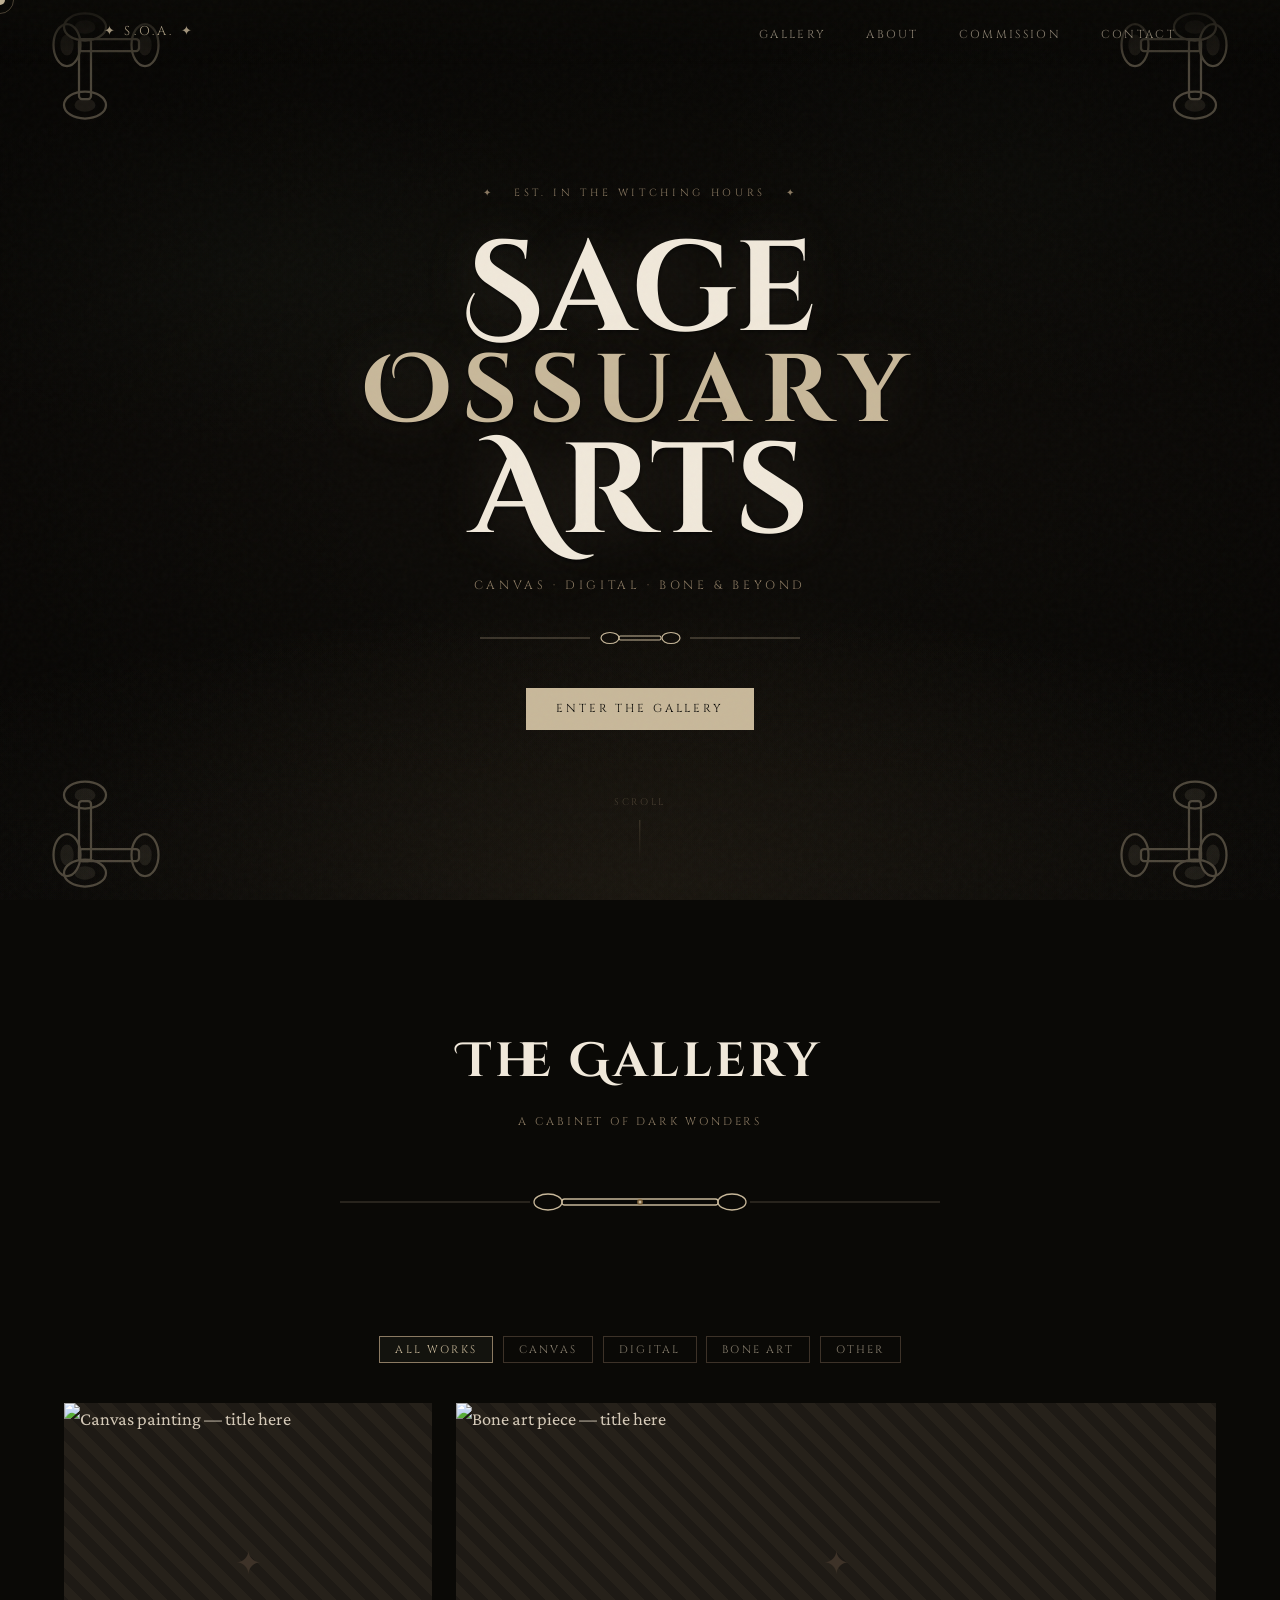
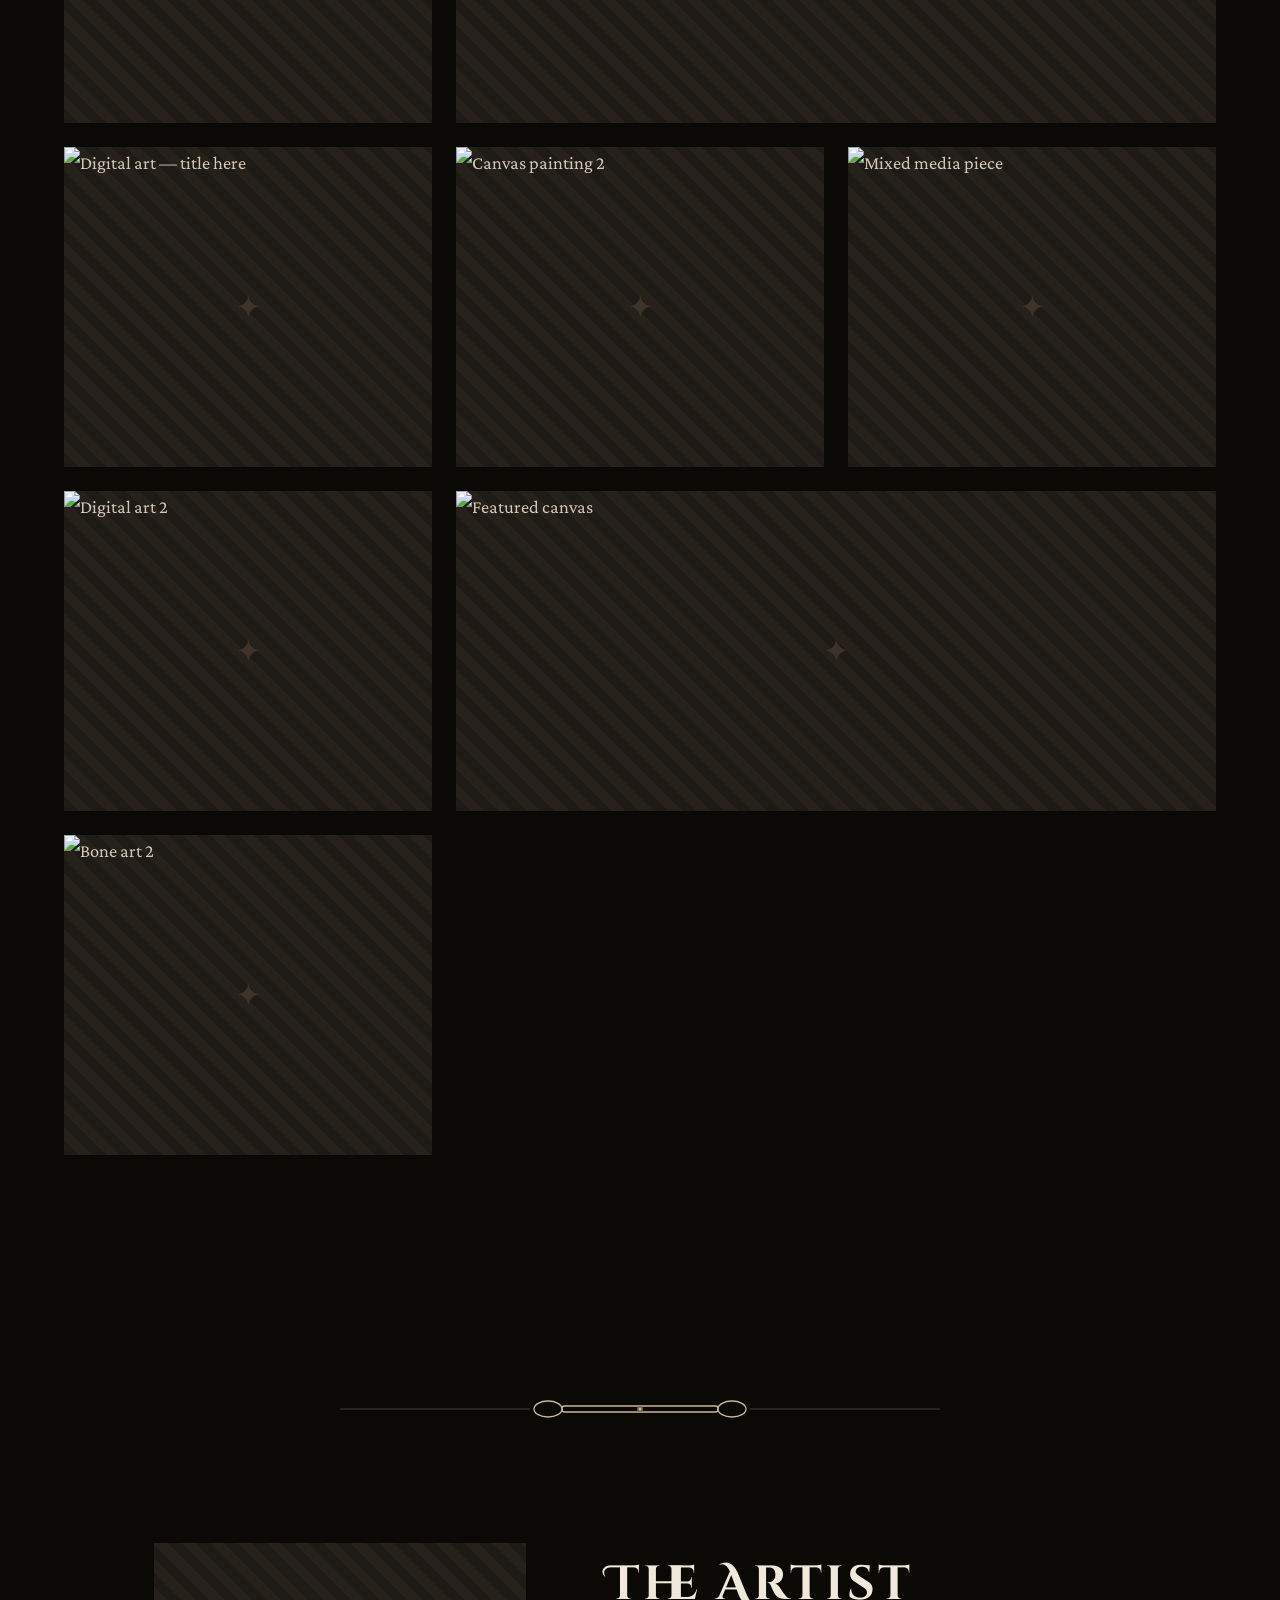
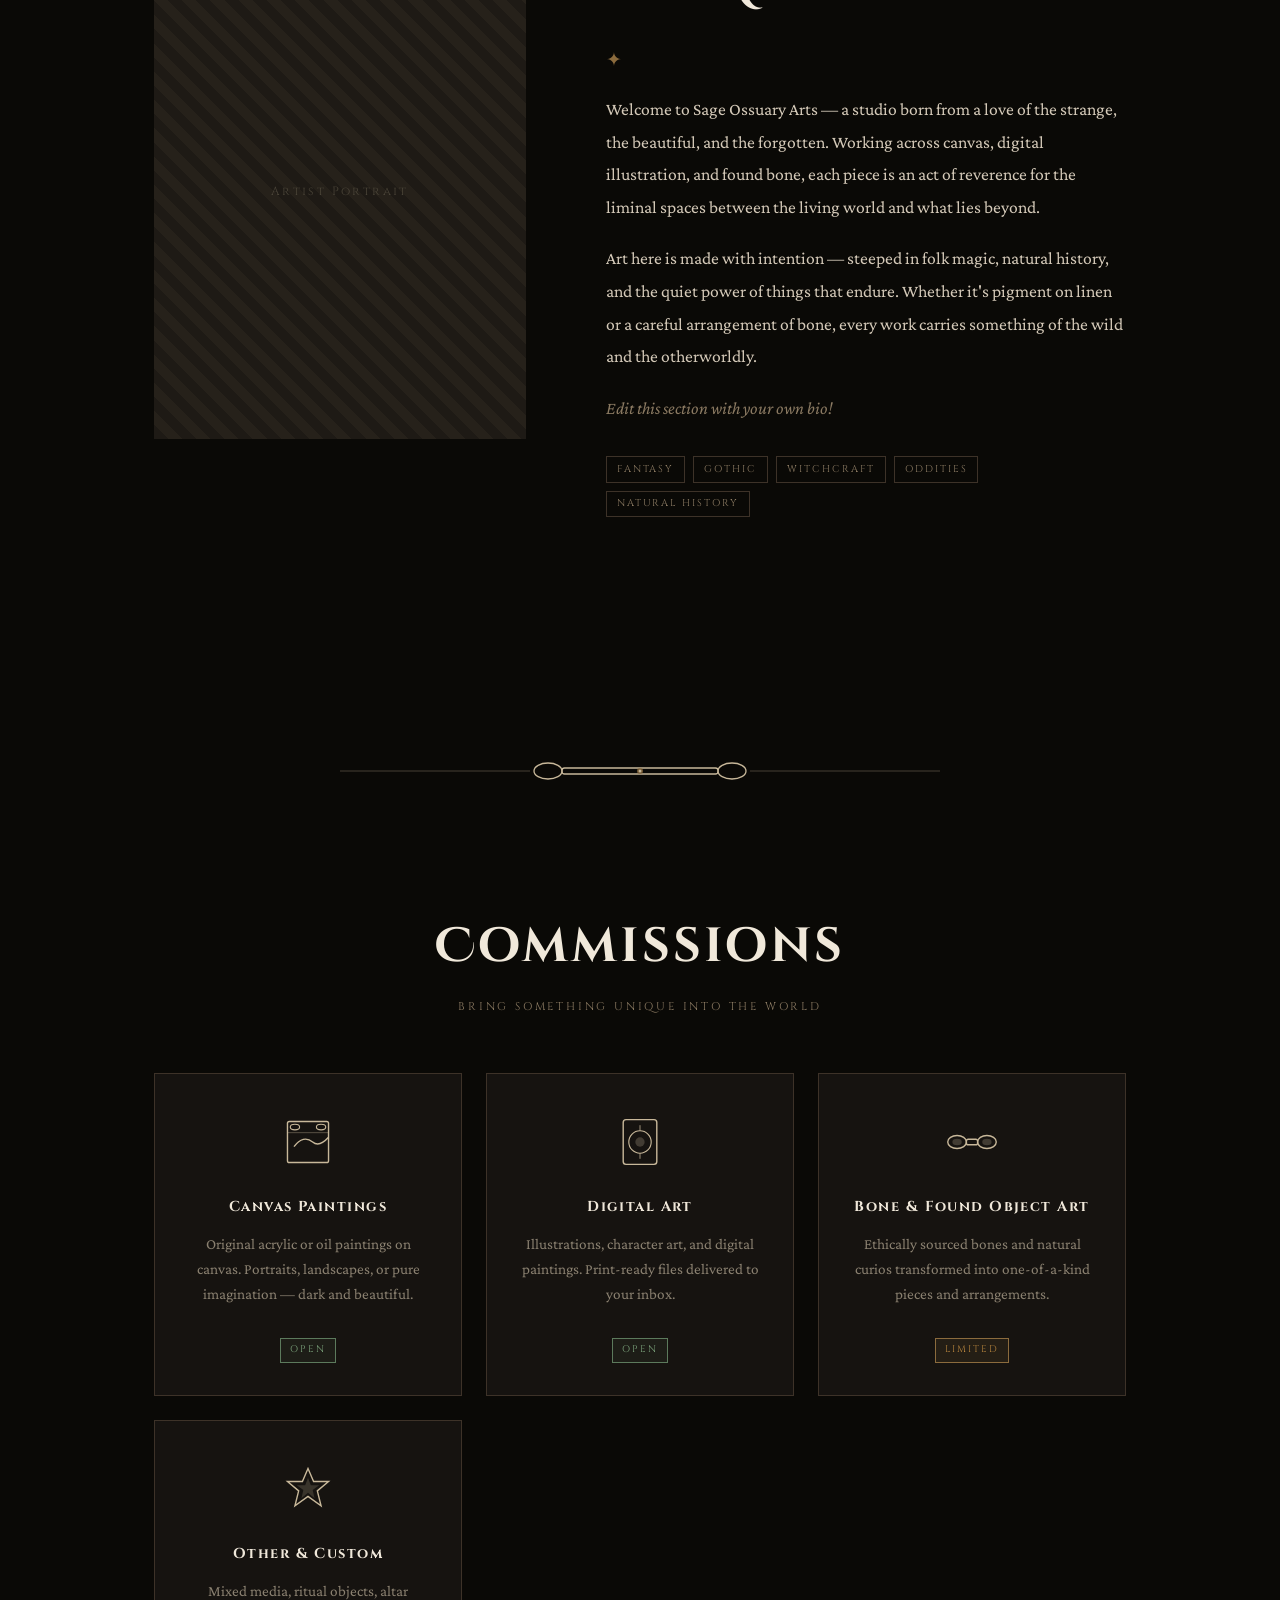
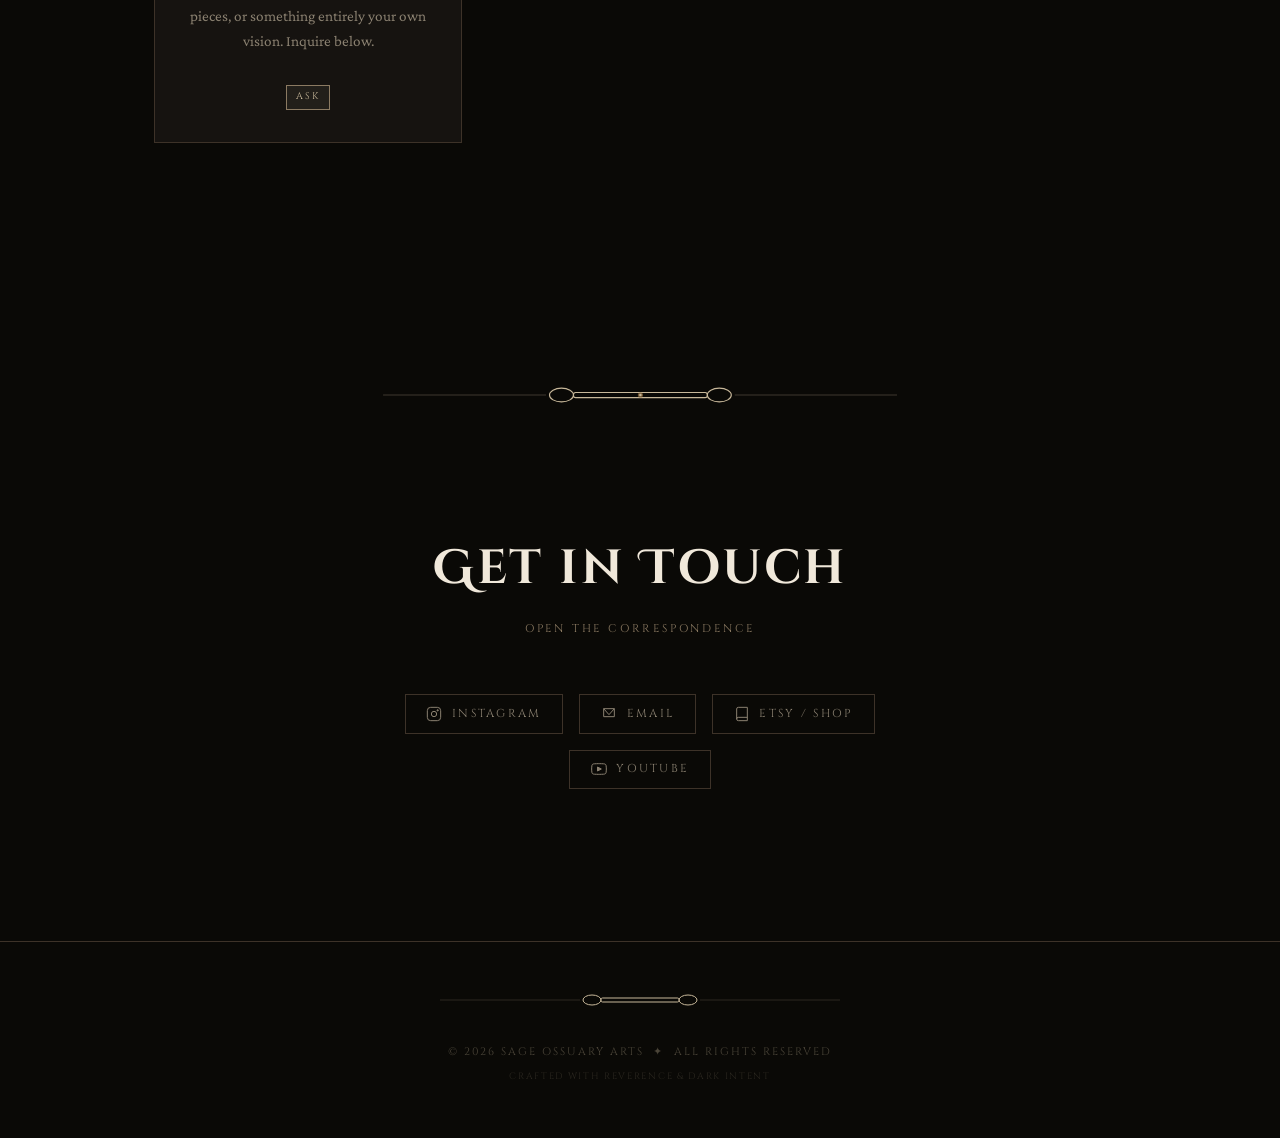
==== index.html @ 453b50b7 "Rename index (1).html to index.html" ====
<!DOCTYPE html>
<html lang="en">
<head>
  <meta charset="UTF-8" />
  <meta name="viewport" content="width=device-width, initial-scale=1.0" />
  <title>Sage Ossuary Arts</title>
  <link rel="preconnect" href="https://fonts.googleapis.com" />
  <link rel="preconnect" href="https://fonts.gstatic.com" crossorigin />
  <link href="https://fonts.googleapis.com/css2?family=Cinzel+Decorative:wght@400;700&family=Cinzel:wght@400;600&family=Crimson+Pro:ital,wght@0,300;0,400;1,300;1,400&display=swap" rel="stylesheet" />
  <link rel="stylesheet" href="style.css" />
</head>
<body>

  <!-- Custom cursor -->
  <div class="cursor" id="cursor"></div>
  <div class="cursor-trail" id="cursorTrail"></div>

  <!-- Floating particles -->
  <div class="particles" id="particles"></div>

  <!-- ═══════════ NAVIGATION ═══════════ -->
  <nav class="nav" id="nav">
    <div class="nav-inner">
      <a href="#home" class="nav-logo">✦ S.O.A. ✦</a>
      <ul class="nav-links">
        <li><a href="#gallery">Gallery</a></li>
        <li><a href="#about">About</a></li>
        <li><a href="#commission">Commission</a></li>
        <li><a href="#contact">Contact</a></li>
      </ul>
      <button class="nav-burger" id="navBurger" aria-label="Menu">
        <span></span><span></span><span></span>
      </button>
    </div>
    <div class="nav-mobile" id="navMobile">
      <a href="#gallery" class="nav-mobile-link">Gallery</a>
      <a href="#about" class="nav-mobile-link">About</a>
      <a href="#commission" class="nav-mobile-link">Commission</a>
      <a href="#contact" class="nav-mobile-link">Contact</a>
    </div>
  </nav>

  <!-- ═══════════ HERO ═══════════ -->
  <section class="hero" id="home">
    <div class="hero-bg">
      <div class="hero-vignette"></div>
      <div class="hero-fog fog-1"></div>
      <div class="hero-fog fog-2"></div>
    </div>

    <!-- SVG bone frame decoration -->
    <svg class="hero-bone-frame" viewBox="0 0 800 600" preserveAspectRatio="xMidYMid meet" xmlns="http://www.w3.org/2000/svg">
      <!-- Top-left corner bones -->
      <g class="bone-corner tl" opacity="0.35">
        <ellipse cx="30" cy="18" rx="14" ry="9" fill="none" stroke="#c8b89a" stroke-width="1.5"/>
        <ellipse cx="30" cy="18" rx="7" ry="4.5" fill="#c8b89a" opacity="0.3"/>
        <rect x="26" y="26" width="8" height="40" rx="2" fill="none" stroke="#c8b89a" stroke-width="1.5"/>
        <ellipse cx="30" cy="70" rx="14" ry="9" fill="none" stroke="#c8b89a" stroke-width="1.5"/>
        <ellipse cx="30" cy="70" rx="7" ry="4.5" fill="#c8b89a" opacity="0.3"/>
        <!-- horizontal -->
        <ellipse cx="18" cy="30" rx="9" ry="14" fill="none" stroke="#c8b89a" stroke-width="1.5"/>
        <ellipse cx="18" cy="30" rx="4.5" ry="7" fill="#c8b89a" opacity="0.3"/>
        <rect x="26" y="26" width="40" height="8" rx="2" fill="none" stroke="#c8b89a" stroke-width="1.5"/>
        <ellipse cx="70" cy="30" rx="9" ry="14" fill="none" stroke="#c8b89a" stroke-width="1.5"/>
        <ellipse cx="70" cy="30" rx="4.5" ry="7" fill="#c8b89a" opacity="0.3"/>
      </g>
      <!-- Top-right corner -->
      <g class="bone-corner tr" opacity="0.35" transform="translate(800,0) scale(-1,1)">
        <ellipse cx="30" cy="18" rx="14" ry="9" fill="none" stroke="#c8b89a" stroke-width="1.5"/>
        <ellipse cx="30" cy="18" rx="7" ry="4.5" fill="#c8b89a" opacity="0.3"/>
        <rect x="26" y="26" width="8" height="40" rx="2" fill="none" stroke="#c8b89a" stroke-width="1.5"/>
        <ellipse cx="30" cy="70" rx="14" ry="9" fill="none" stroke="#c8b89a" stroke-width="1.5"/>
        <ellipse cx="30" cy="70" rx="7" ry="4.5" fill="#c8b89a" opacity="0.3"/>
        <ellipse cx="18" cy="30" rx="9" ry="14" fill="none" stroke="#c8b89a" stroke-width="1.5"/>
        <ellipse cx="18" cy="30" rx="4.5" ry="7" fill="#c8b89a" opacity="0.3"/>
        <rect x="26" y="26" width="40" height="8" rx="2" fill="none" stroke="#c8b89a" stroke-width="1.5"/>
        <ellipse cx="70" cy="30" rx="9" ry="14" fill="none" stroke="#c8b89a" stroke-width="1.5"/>
        <ellipse cx="70" cy="30" rx="4.5" ry="7" fill="#c8b89a" opacity="0.3"/>
      </g>
      <!-- Bottom-left corner -->
      <g class="bone-corner bl" opacity="0.35" transform="translate(0,600) scale(1,-1)">
        <ellipse cx="30" cy="18" rx="14" ry="9" fill="none" stroke="#c8b89a" stroke-width="1.5"/>
        <ellipse cx="30" cy="18" rx="7" ry="4.5" fill="#c8b89a" opacity="0.3"/>
        <rect x="26" y="26" width="8" height="40" rx="2" fill="none" stroke="#c8b89a" stroke-width="1.5"/>
        <ellipse cx="30" cy="70" rx="14" ry="9" fill="none" stroke="#c8b89a" stroke-width="1.5"/>
        <ellipse cx="30" cy="70" rx="7" ry="4.5" fill="#c8b89a" opacity="0.3"/>
        <ellipse cx="18" cy="30" rx="9" ry="14" fill="none" stroke="#c8b89a" stroke-width="1.5"/>
        <ellipse cx="18" cy="30" rx="4.5" ry="7" fill="#c8b89a" opacity="0.3"/>
        <rect x="26" y="26" width="40" height="8" rx="2" fill="none" stroke="#c8b89a" stroke-width="1.5"/>
        <ellipse cx="70" cy="30" rx="9" ry="14" fill="none" stroke="#c8b89a" stroke-width="1.5"/>
        <ellipse cx="70" cy="30" rx="4.5" ry="7" fill="#c8b89a" opacity="0.3"/>
      </g>
      <!-- Bottom-right corner -->
      <g class="bone-corner br" opacity="0.35" transform="translate(800,600) scale(-1,-1)">
        <ellipse cx="30" cy="18" rx="14" ry="9" fill="none" stroke="#c8b89a" stroke-width="1.5"/>
        <ellipse cx="30" cy="18" rx="7" ry="4.5" fill="#c8b89a" opacity="0.3"/>
        <rect x="26" y="26" width="8" height="40" rx="2" fill="none" stroke="#c8b89a" stroke-width="1.5"/>
        <ellipse cx="30" cy="70" rx="14" ry="9" fill="none" stroke="#c8b89a" stroke-width="1.5"/>
        <ellipse cx="30" cy="70" rx="7" ry="4.5" fill="#c8b89a" opacity="0.3"/>
        <ellipse cx="18" cy="30" rx="9" ry="14" fill="none" stroke="#c8b89a" stroke-width="1.5"/>
        <ellipse cx="18" cy="30" rx="4.5" ry="7" fill="#c8b89a" opacity="0.3"/>
        <rect x="26" y="26" width="40" height="8" rx="2" fill="none" stroke="#c8b89a" stroke-width="1.5"/>
        <ellipse cx="70" cy="30" rx="9" ry="14" fill="none" stroke="#c8b89a" stroke-width="1.5"/>
        <ellipse cx="70" cy="30" rx="4.5" ry="7" fill="#c8b89a" opacity="0.3"/>
      </g>
    </svg>

    <div class="hero-content">
      <p class="hero-eyebrow">✦ &nbsp; est. in the witching hours &nbsp; ✦</p>
      <h1 class="hero-title">
        <span class="hero-title-line">Sage</span>
        <span class="hero-title-line accent">Ossuary</span>
        <span class="hero-title-line">Arts</span>
      </h1>
      <p class="hero-tagline">
        Canvas · Digital · Bone &amp; Beyond
      </p>
      <div class="hero-divider">
        <svg viewBox="0 0 320 20" xmlns="http://www.w3.org/2000/svg">
          <line x1="0" y1="10" x2="110" y2="10" stroke="#c8b89a" stroke-width="0.8" opacity="0.6"/>
          <!-- small bone in center -->
          <ellipse cx="130" cy="10" rx="9" ry="5.5" fill="none" stroke="#c8b89a" stroke-width="1.2"/>
          <rect x="139" y="8" width="42" height="4" rx="1.5" fill="none" stroke="#c8b89a" stroke-width="1.2"/>
          <ellipse cx="191" cy="10" rx="9" ry="5.5" fill="none" stroke="#c8b89a" stroke-width="1.2"/>
          <line x1="210" y1="10" x2="320" y2="10" stroke="#c8b89a" stroke-width="0.8" opacity="0.6"/>
        </svg>
      </div>
      <a href="#gallery" class="hero-cta">Enter the Gallery</a>
    </div>

    <div class="hero-scroll-hint">
      <span>scroll</span>
      <div class="scroll-line"></div>
    </div>
  </section>

  <!-- ═══════════ GALLERY ═══════════ -->
  <section class="section gallery-section" id="gallery">
    <div class="section-header">
      <h2 class="section-title">The Gallery</h2>
      <p class="section-sub">A cabinet of dark wonders</p>
    </div>

    <div class="bone-divider" aria-hidden="true">
      <svg viewBox="0 0 600 28" xmlns="http://www.w3.org/2000/svg">
        <line x1="0" y1="14" x2="190" y2="14" stroke="#c8b89a" stroke-width="0.8" opacity="0.4"/>
        <ellipse cx="208" cy="14" rx="14" ry="8" fill="none" stroke="#c8b89a" stroke-width="1.3"/>
        <rect x="222" y="11" width="156" height="6" rx="2.5" fill="none" stroke="#c8b89a" stroke-width="1.3"/>
        <ellipse cx="392" cy="14" rx="14" ry="8" fill="none" stroke="#c8b89a" stroke-width="1.3"/>
        <line x1="410" y1="14" x2="600" y2="14" stroke="#c8b89a" stroke-width="0.8" opacity="0.4"/>
        <!-- center mark -->
        <circle cx="300" cy="14" r="3" fill="#8b6b3d" opacity="0.8"/>
        <circle cx="300" cy="14" r="1.5" fill="#c8b89a"/>
      </svg>
    </div>

    <!-- Filter tabs -->
    <div class="gallery-filters">
      <button class="filter-btn active" data-filter="all">All Works</button>
      <button class="filter-btn" data-filter="canvas">Canvas</button>
      <button class="filter-btn" data-filter="digital">Digital</button>
      <button class="filter-btn" data-filter="bone">Bone Art</button>
      <button class="filter-btn" data-filter="other">Other</button>
    </div>

    <!-- Gallery grid — replace src="" with your image paths -->
    <div class="gallery-grid" id="galleryGrid">

      <div class="gallery-card" data-category="canvas">
        <div class="gallery-card-img-wrap">
          <img src="images/canvas-01.jpg" alt="Canvas painting — title here" loading="lazy" onerror="this.parentElement.classList.add('img-placeholder')" />
          <div class="gallery-card-overlay">
            <span class="gallery-card-type">Canvas</span>
            <p class="gallery-card-title">Title Here</p>
          </div>
        </div>
      </div>

      <div class="gallery-card featured" data-category="bone">
        <div class="gallery-card-img-wrap">
          <img src="images/bone-01.jpg" alt="Bone art piece — title here" loading="lazy" onerror="this.parentElement.classList.add('img-placeholder')" />
          <div class="gallery-card-overlay">
            <span class="gallery-card-type">Bone Art</span>
            <p class="gallery-card-title">Title Here</p>
          </div>
        </div>
      </div>

      <div class="gallery-card" data-category="digital">
        <div class="gallery-card-img-wrap">
          <img src="images/digital-01.jpg" alt="Digital art — title here" loading="lazy" onerror="this.parentElement.classList.add('img-placeholder')" />
          <div class="gallery-card-overlay">
            <span class="gallery-card-type">Digital</span>
            <p class="gallery-card-title">Title Here</p>
          </div>
        </div>
      </div>

      <div class="gallery-card" data-category="canvas">
        <div class="gallery-card-img-wrap">
          <img src="images/canvas-02.jpg" alt="Canvas painting 2" loading="lazy" onerror="this.parentElement.classList.add('img-placeholder')" />
          <div class="gallery-card-overlay">
            <span class="gallery-card-type">Canvas</span>
            <p class="gallery-card-title">Title Here</p>
          </div>
        </div>
      </div>

      <div class="gallery-card" data-category="other">
        <div class="gallery-card-img-wrap">
          <img src="images/other-01.jpg" alt="Mixed media piece" loading="lazy" onerror="this.parentElement.classList.add('img-placeholder')" />
          <div class="gallery-card-overlay">
            <span class="gallery-card-type">Mixed Media</span>
            <p class="gallery-card-title">Title Here</p>
          </div>
        </div>
      </div>

      <div class="gallery-card" data-category="digital">
        <div class="gallery-card-img-wrap">
          <img src="images/digital-02.jpg" alt="Digital art 2" loading="lazy" onerror="this.parentElement.classList.add('img-placeholder')" />
          <div class="gallery-card-overlay">
            <span class="gallery-card-type">Digital</span>
            <p class="gallery-card-title">Title Here</p>
          </div>
        </div>
      </div>

      <div class="gallery-card featured" data-category="canvas">
        <div class="gallery-card-img-wrap">
          <img src="images/canvas-03.jpg" alt="Featured canvas" loading="lazy" onerror="this.parentElement.classList.add('img-placeholder')" />
          <div class="gallery-card-overlay">
            <span class="gallery-card-type">Canvas</span>
            <p class="gallery-card-title">Title Here</p>
          </div>
        </div>
      </div>

      <div class="gallery-card" data-category="bone">
        <div class="gallery-card-img-wrap">
          <img src="images/bone-02.jpg" alt="Bone art 2" loading="lazy" onerror="this.parentElement.classList.add('img-placeholder')" />
          <div class="gallery-card-overlay">
            <span class="gallery-card-type">Bone Art</span>
            <p class="gallery-card-title">Title Here</p>
          </div>
        </div>
      </div>

    </div>
  </section>

  <!-- ═══════════ ABOUT ═══════════ -->
  <section class="section about-section" id="about">
    <div class="bone-divider" aria-hidden="true">
      <svg viewBox="0 0 600 28" xmlns="http://www.w3.org/2000/svg">
        <line x1="0" y1="14" x2="190" y2="14" stroke="#c8b89a" stroke-width="0.8" opacity="0.4"/>
        <ellipse cx="208" cy="14" rx="14" ry="8" fill="none" stroke="#c8b89a" stroke-width="1.3"/>
        <rect x="222" y="11" width="156" height="6" rx="2.5" fill="none" stroke="#c8b89a" stroke-width="1.3"/>
        <ellipse cx="392" cy="14" rx="14" ry="8" fill="none" stroke="#c8b89a" stroke-width="1.3"/>
        <line x1="410" y1="14" x2="600" y2="14" stroke="#c8b89a" stroke-width="0.8" opacity="0.4"/>
        <circle cx="300" cy="14" r="3" fill="#8b6b3d" opacity="0.8"/>
        <circle cx="300" cy="14" r="1.5" fill="#c8b89a"/>
      </svg>
    </div>

    <div class="about-inner">
      <div class="about-image-wrap">
        <div class="about-image-frame">
          <img src="images/artist-portrait.jpg" alt="Portrait of the artist" onerror="this.parentElement.classList.add('img-placeholder')" />
          <!-- corner bone ornaments -->
          <svg class="frame-ornament tl" viewBox="0 0 50 50" xmlns="http://www.w3.org/2000/svg">
            <ellipse cx="12" cy="8" rx="10" ry="6" fill="none" stroke="#c8b89a" stroke-width="1.5"/>
            <rect x="9" y="13" width="6" height="28" rx="2" fill="none" stroke="#c8b89a" stroke-width="1.5"/>
            <ellipse cx="12" cy="44" rx="10" ry="6" fill="none" stroke="#c8b89a" stroke-width="1.5"/>
          </svg>
          <svg class="frame-ornament tr" viewBox="0 0 50 50" xmlns="http://www.w3.org/2000/svg" style="transform:scaleX(-1)">
            <ellipse cx="12" cy="8" rx="10" ry="6" fill="none" stroke="#c8b89a" stroke-width="1.5"/>
            <rect x="9" y="13" width="6" height="28" rx="2" fill="none" stroke="#c8b89a" stroke-width="1.5"/>
            <ellipse cx="12" cy="44" rx="10" ry="6" fill="none" stroke="#c8b89a" stroke-width="1.5"/>
          </svg>
          <svg class="frame-ornament bl" viewBox="0 0 50 50" xmlns="http://www.w3.org/2000/svg" style="transform:scaleY(-1)">
            <ellipse cx="12" cy="8" rx="10" ry="6" fill="none" stroke="#c8b89a" stroke-width="1.5"/>
            <rect x="9" y="13" width="6" height="28" rx="2" fill="none" stroke="#c8b89a" stroke-width="1.5"/>
            <ellipse cx="12" cy="44" rx="10" ry="6" fill="none" stroke="#c8b89a" stroke-width="1.5"/>
          </svg>
          <svg class="frame-ornament br" viewBox="0 0 50 50" xmlns="http://www.w3.org/2000/svg" style="transform:scale(-1,-1)">
            <ellipse cx="12" cy="8" rx="10" ry="6" fill="none" stroke="#c8b89a" stroke-width="1.5"/>
            <rect x="9" y="13" width="6" height="28" rx="2" fill="none" stroke="#c8b89a" stroke-width="1.5"/>
            <ellipse cx="12" cy="44" rx="10" ry="6" fill="none" stroke="#c8b89a" stroke-width="1.5"/>
          </svg>
        </div>
      </div>

      <div class="about-text">
        <h2 class="section-title left">The Artist</h2>
        <div class="about-rune">✦</div>
        <p class="about-body">
          Welcome to Sage Ossuary Arts — a studio born from a love of the strange, the beautiful, and the forgotten. 
          Working across canvas, digital illustration, and found bone, each piece is an act of reverence for the liminal 
          spaces between the living world and what lies beyond.
        </p>
        <p class="about-body">
          Art here is made with intention — steeped in folk magic, natural history, and the quiet power of things that endure. 
          Whether it's pigment on linen or a careful arrangement of bone, every work carries something of the wild and 
          the otherworldly.
        </p>
        <p class="about-body"><em>Edit this section with your own bio!</em></p>
        <div class="about-tags">
          <span class="tag">Fantasy</span>
          <span class="tag">Gothic</span>
          <span class="tag">Witchcraft</span>
          <span class="tag">Oddities</span>
          <span class="tag">Natural History</span>
        </div>
      </div>
    </div>
  </section>

  <!-- ═══════════ COMMISSION ═══════════ -->
  <section class="section commission-section" id="commission">
    <div class="bone-divider" aria-hidden="true">
      <svg viewBox="0 0 600 28" xmlns="http://www.w3.org/2000/svg">
        <line x1="0" y1="14" x2="190" y2="14" stroke="#c8b89a" stroke-width="0.8" opacity="0.4"/>
        <ellipse cx="208" cy="14" rx="14" ry="8" fill="none" stroke="#c8b89a" stroke-width="1.3"/>
        <rect x="222" y="11" width="156" height="6" rx="2.5" fill="none" stroke="#c8b89a" stroke-width="1.3"/>
        <ellipse cx="392" cy="14" rx="14" ry="8" fill="none" stroke="#c8b89a" stroke-width="1.3"/>
        <line x1="410" y1="14" x2="600" y2="14" stroke="#c8b89a" stroke-width="0.8" opacity="0.4"/>
        <circle cx="300" cy="14" r="3" fill="#8b6b3d" opacity="0.8"/>
        <circle cx="300" cy="14" r="1.5" fill="#c8b89a"/>
      </svg>
    </div>

    <div class="section-header">
      <h2 class="section-title">Commissions</h2>
      <p class="section-sub">Bring something unique into the world</p>
    </div>

    <div class="commission-grid">
      <div class="commission-card">
        <div class="commission-icon">
          <svg viewBox="0 0 60 60" xmlns="http://www.w3.org/2000/svg">
            <rect x="8" y="8" width="44" height="44" rx="2" fill="none" stroke="#c8b89a" stroke-width="1.5"/>
            <line x1="8" y1="20" x2="52" y2="20" stroke="#c8b89a" stroke-width="0.8" opacity="0.5"/>
            <ellipse cx="16" cy="14" rx="5" ry="3" fill="none" stroke="#c8b89a" stroke-width="1.2"/>
            <ellipse cx="44" cy="14" rx="5" ry="3" fill="none" stroke="#c8b89a" stroke-width="1.2"/>
            <path d="M15 35 Q25 22 35 30 Q42 36 52 25" fill="none" stroke="#c8b89a" stroke-width="1.5"/>
          </svg>
        </div>
        <h3>Canvas Paintings</h3>
        <p>Original acrylic or oil paintings on canvas. Portraits, landscapes, or pure imagination — dark and beautiful.</p>
        <span class="commission-status open">Open</span>
      </div>

      <div class="commission-card">
        <div class="commission-icon">
          <svg viewBox="0 0 60 60" xmlns="http://www.w3.org/2000/svg">
            <rect x="12" y="6" width="36" height="48" rx="3" fill="none" stroke="#c8b89a" stroke-width="1.5"/>
            <circle cx="30" cy="30" r="12" fill="none" stroke="#c8b89a" stroke-width="1.2"/>
            <circle cx="30" cy="30" r="5" fill="#c8b89a" opacity="0.25"/>
            <line x1="30" y1="18" x2="30" y2="12" stroke="#c8b89a" stroke-width="0.8"/>
            <line x1="30" y1="48" x2="30" y2="42" stroke="#c8b89a" stroke-width="0.8"/>
          </svg>
        </div>
        <h3>Digital Art</h3>
        <p>Illustrations, character art, and digital paintings. Print-ready files delivered to your inbox.</p>
        <span class="commission-status open">Open</span>
      </div>

      <div class="commission-card">
        <div class="commission-icon">
          <!-- little bone icon -->
          <svg viewBox="0 0 60 60" xmlns="http://www.w3.org/2000/svg">
            <ellipse cx="14" cy="30" rx="10" ry="7" fill="none" stroke="#c8b89a" stroke-width="1.5"/>
            <ellipse cx="14" cy="30" rx="5" ry="3.5" fill="#c8b89a" opacity="0.25"/>
            <rect x="24" y="27" width="12" height="6" rx="2" fill="none" stroke="#c8b89a" stroke-width="1.5"/>
            <ellipse cx="46" cy="30" rx="10" ry="7" fill="none" stroke="#c8b89a" stroke-width="1.5"/>
            <ellipse cx="46" cy="30" rx="5" ry="3.5" fill="#c8b89a" opacity="0.25"/>
          </svg>
        </div>
        <h3>Bone &amp; Found Object Art</h3>
        <p>Ethically sourced bones and natural curios transformed into one-of-a-kind pieces and arrangements.</p>
        <span class="commission-status limited">Limited</span>
      </div>

      <div class="commission-card">
        <div class="commission-icon">
          <svg viewBox="0 0 60 60" xmlns="http://www.w3.org/2000/svg">
            <polygon points="30,8 36,22 52,22 40,32 44,48 30,38 16,48 20,32 8,22 24,22" fill="none" stroke="#c8b89a" stroke-width="1.5"/>
            <polygon points="30,18 33,26 42,26 35,31 37,40 30,34 23,40 25,31 18,26 27,26" fill="#c8b89a" opacity="0.2"/>
          </svg>
        </div>
        <h3>Other &amp; Custom</h3>
        <p>Mixed media, ritual objects, altar pieces, or something entirely your own vision. Inquire below.</p>
        <span class="commission-status ask">Ask</span>
      </div>
    </div>
  </section>

  <!-- ═══════════ CONTACT ═══════════ -->
  <section class="section contact-section" id="contact">
    <div class="bone-divider" aria-hidden="true">
      <svg viewBox="0 0 600 28" xmlns="http://www.w3.org/2000/svg">
        <line x1="0" y1="14" x2="190" y2="14" stroke="#c8b89a" stroke-width="0.8" opacity="0.4"/>
        <ellipse cx="208" cy="14" rx="14" ry="8" fill="none" stroke="#c8b89a" stroke-width="1.3"/>
        <rect x="222" y="11" width="156" height="6" rx="2.5" fill="none" stroke="#c8b89a" stroke-width="1.3"/>
        <ellipse cx="392" cy="14" rx="14" ry="8" fill="none" stroke="#c8b89a" stroke-width="1.3"/>
        <line x1="410" y1="14" x2="600" y2="14" stroke="#c8b89a" stroke-width="0.8" opacity="0.4"/>
        <circle cx="300" cy="14" r="3" fill="#8b6b3d" opacity="0.8"/>
        <circle cx="300" cy="14" r="1.5" fill="#c8b89a"/>
      </svg>
    </div>

    <div class="section-header">
      <h2 class="section-title">Get in Touch</h2>
      <p class="section-sub">Open the correspondence</p>
    </div>

    <div class="contact-inner">
      <div class="contact-links">
        <!-- Replace # with your actual URLs -->
        <a href="#" class="contact-link" target="_blank" rel="noopener">
          <svg viewBox="0 0 24 24" fill="none" stroke="currentColor" stroke-width="1.5" xmlns="http://www.w3.org/2000/svg">
            <rect x="2" y="2" width="20" height="20" rx="5"/>
            <circle cx="12" cy="12" r="4"/>
            <circle cx="17.5" cy="6.5" r="1" fill="currentColor"/>
          </svg>
          Instagram
        </a>
        <a href="#" class="contact-link" target="_blank" rel="noopener">
          <svg viewBox="0 0 24 24" fill="none" stroke="currentColor" stroke-width="1.5" xmlns="http://www.w3.org/2000/svg">
            <path d="M4 4h16v12H4z"/><polyline points="4,4 12,13 20,4"/>
          </svg>
          Email
        </a>
        <a href="#" class="contact-link" target="_blank" rel="noopener">
          <svg viewBox="0 0 24 24" fill="none" stroke="currentColor" stroke-width="1.5" xmlns="http://www.w3.org/2000/svg">
            <path d="M4 19.5A2.5 2.5 0 0 1 6.5 17H20"/>
            <path d="M6.5 2H20v20H6.5A2.5 2.5 0 0 1 4 19.5v-15A2.5 2.5 0 0 1 6.5 2z"/>
          </svg>
          Etsy / Shop
        </a>
        <a href="#" class="contact-link" target="_blank" rel="noopener">
          <svg viewBox="0 0 24 24" fill="none" stroke="currentColor" stroke-width="1.5" xmlns="http://www.w3.org/2000/svg">
            <path d="M22.54 6.42a2.78 2.78 0 0 0-1.94-1.96C18.88 4 12 4 12 4s-6.88 0-8.6.46a2.78 2.78 0 0 0-1.94 1.96A29 29 0 0 0 1 12a29 29 0 0 0 .46 5.58A2.78 2.78 0 0 0 3.4 19.54C5.12 20 12 20 12 20s6.88 0 8.6-.46a2.78 2.78 0 0 0 1.94-1.96A29 29 0 0 0 23 12a29 29 0 0 0-.46-5.58z"/>
            <polygon points="9.75 15.02 15.5 12 9.75 8.98 9.75 15.02" fill="currentColor"/>
          </svg>
          YouTube
        </a>
      </div>
    </div>
  </section>

  <!-- ═══════════ FOOTER ═══════════ -->
  <footer class="footer">
    <div class="bone-divider small" aria-hidden="true">
      <svg viewBox="0 0 400 20" xmlns="http://www.w3.org/2000/svg">
        <line x1="0" y1="10" x2="140" y2="10" stroke="#c8b89a" stroke-width="0.6" opacity="0.3"/>
        <ellipse cx="152" cy="10" rx="9" ry="5" fill="none" stroke="#c8b89a" stroke-width="1"/>
        <rect x="161" y="8" width="78" height="4" rx="1.5" fill="none" stroke="#c8b89a" stroke-width="1"/>
        <ellipse cx="248" cy="10" rx="9" ry="5" fill="none" stroke="#c8b89a" stroke-width="1"/>
        <line x1="260" y1="10" x2="400" y2="10" stroke="#c8b89a" stroke-width="0.6" opacity="0.3"/>
      </svg>
    </div>
    <p class="footer-text">
      © <span id="year"></span> Sage Ossuary Arts &nbsp;✦&nbsp; All rights reserved
    </p>
    <p class="footer-text small">Crafted with reverence &amp; dark intent</p>
  </footer>

  <script src="script.js"></script>
</body>
</html>
---- style.css ----
/* ═══════════════════════════════════════════
   SAGE OSSUARY ARTS — Stylesheet
   Gothic · Witchy · Fantasy · Bone
════════════════════════════════════════════ */

/* ─── Variables ─── */
:root {
  --black:       #0a0906;
  --deep:        #100e0b;
  --surface:     #161310;
  --surface-2:   #1e1a15;
  --surface-3:   #26211a;
  --bone:        #c8b89a;
  --bone-dim:    #8b7a62;
  --bone-faint:  #3d3228;
  --amber:       #8b6b3d;
  --amber-glow:  #b8853e;
  --sage:        #5c7a5c;
  --sage-light:  #7fa87f;
  --text:        #d4c9b8;
  --text-dim:    #8a8070;
  --text-faint:  #4a4438;
  --white:       #f0e8da;

  --font-display: 'Cinzel Decorative', serif;
  --font-heading: 'Cinzel', serif;
  --font-body:    'Crimson Pro', Georgia, serif;

  --nav-h: 64px;
  --section-pad: clamp(60px, 10vw, 120px);
  --gutter: clamp(20px, 5vw, 80px);
  --radius: 3px;

  --ease-out-expo: cubic-bezier(0.16, 1, 0.3, 1);
}

/* ─── Reset ─── */
*, *::before, *::after { box-sizing: border-box; margin: 0; padding: 0; }
html { scroll-behavior: smooth; font-size: 16px; }
body {
  background: var(--black);
  color: var(--text);
  font-family: var(--font-body);
  font-size: 1.15rem;
  line-height: 1.75;
  overflow-x: hidden;
  cursor: none;
}
a { color: inherit; text-decoration: none; }
img { display: block; width: 100%; height: 100%; object-fit: cover; }
button { cursor: none; font-family: inherit; }

/* ─── Noise texture overlay ─── */
body::before {
  content: '';
  position: fixed;
  inset: 0;
  background-image: url("data:image/svg+xml,%3Csvg viewBox='0 0 200 200' xmlns='http://www.w3.org/2000/svg'%3E%3Cfilter id='noise'%3E%3CfeTurbulence type='fractalNoise' baseFrequency='0.9' numOctaves='4' stitchTiles='stitch'/%3E%3C/filter%3E%3Crect width='100%25' height='100%25' filter='url(%23noise)' opacity='1'/%3E%3C/svg%3E");
  opacity: 0.025;
  pointer-events: none;
  z-index: 1000;
}

/* ═══════════ CUSTOM CURSOR ═══════════ */
.cursor {
  position: fixed;
  width: 10px; height: 10px;
  background: var(--bone);
  border-radius: 50%;
  pointer-events: none;
  z-index: 9999;
  transform: translate(-50%, -50%);
  transition: width 0.2s, height 0.2s, background 0.2s;
  mix-blend-mode: difference;
}
.cursor-trail {
  position: fixed;
  width: 28px; height: 28px;
  border: 1px solid var(--bone-dim);
  border-radius: 50%;
  pointer-events: none;
  z-index: 9998;
  transform: translate(-50%, -50%);
  transition: transform 0.12s var(--ease-out-expo), width 0.2s, height 0.2s;
  opacity: 0.5;
}
body:has(a:hover, button:hover) .cursor { width: 16px; height: 16px; background: var(--amber-glow); }
body:has(a:hover, button:hover) .cursor-trail { width: 44px; height: 44px; border-color: var(--amber); }

/* ═══════════ PARTICLES ═══════════ */
.particles {
  position: fixed;
  inset: 0;
  pointer-events: none;
  z-index: 1;
  overflow: hidden;
}
.particle {
  position: absolute;
  width: 2px; height: 2px;
  background: var(--bone);
  border-radius: 50%;
  opacity: 0;
  animation: drift linear infinite;
}
@keyframes drift {
  0%   { opacity: 0; transform: translateY(0) rotate(0deg); }
  10%  { opacity: 0.4; }
  90%  { opacity: 0.15; }
  100% { opacity: 0; transform: translateY(-100vh) rotate(360deg); }
}

/* ═══════════ NAV ═══════════ */
.nav {
  position: fixed;
  top: 0; left: 0; right: 0;
  z-index: 500;
  height: var(--nav-h);
  background: linear-gradient(to bottom, rgba(10,9,6,0.95) 0%, rgba(10,9,6,0) 100%);
  transition: background 0.4s, backdrop-filter 0.4s;
}
.nav.scrolled {
  background: rgba(10,9,6,0.92);
  backdrop-filter: blur(12px);
  border-bottom: 1px solid var(--bone-faint);
}
.nav-inner {
  max-width: 1200px;
  margin: 0 auto;
  height: 100%;
  padding: 0 var(--gutter);
  display: flex;
  align-items: center;
  justify-content: space-between;
}
.nav-logo {
  font-family: var(--font-heading);
  font-size: 0.8rem;
  letter-spacing: 0.25em;
  color: var(--bone);
  opacity: 0.8;
  transition: opacity 0.2s;
}
.nav-logo:hover { opacity: 1; }
.nav-links {
  list-style: none;
  display: flex;
  gap: 2.5rem;
}
.nav-links a {
  font-family: var(--font-heading);
  font-size: 0.72rem;
  letter-spacing: 0.2em;
  text-transform: uppercase;
  color: var(--text-dim);
  transition: color 0.2s;
  position: relative;
}
.nav-links a::after {
  content: '';
  position: absolute;
  bottom: -3px; left: 0; right: 100%;
  height: 1px;
  background: var(--bone);
  transition: right 0.3s var(--ease-out-expo);
}
.nav-links a:hover { color: var(--bone); }
.nav-links a:hover::after { right: 0; }

.nav-burger {
  display: none;
  flex-direction: column;
  gap: 5px;
  background: none;
  border: none;
  padding: 4px;
}
.nav-burger span {
  display: block;
  width: 24px; height: 1px;
  background: var(--bone-dim);
  transition: transform 0.3s, opacity 0.3s;
}
.nav-mobile {
  display: none;
  flex-direction: column;
  align-items: center;
  gap: 1.5rem;
  padding: 2rem;
  background: rgba(10,9,6,0.96);
  border-bottom: 1px solid var(--bone-faint);
}
.nav-mobile-link {
  font-family: var(--font-heading);
  font-size: 0.8rem;
  letter-spacing: 0.2em;
  text-transform: uppercase;
  color: var(--text-dim);
  transition: color 0.2s;
}
.nav-mobile-link:hover { color: var(--bone); }
.nav.mobile-open .nav-mobile { display: flex; }

/* ═══════════ HERO ═══════════ */
.hero {
  position: relative;
  min-height: 100svh;
  display: flex;
  align-items: center;
  justify-content: center;
  overflow: hidden;
}

.hero-bg {
  position: absolute;
  inset: 0;
  background:
    radial-gradient(ellipse 80% 60% at 50% 100%, rgba(139,107,61,0.12) 0%, transparent 60%),
    radial-gradient(ellipse 60% 40% at 20% 30%, rgba(92,122,92,0.06) 0%, transparent 50%),
    radial-gradient(ellipse 50% 50% at 80% 20%, rgba(92,122,92,0.04) 0%, transparent 50%),
    linear-gradient(180deg, var(--black) 0%, #0d0b08 50%, #0a0906 100%);
}
.hero-vignette {
  position: absolute;
  inset: 0;
  background: radial-gradient(ellipse 70% 70% at 50% 50%, transparent 30%, rgba(5,4,3,0.7) 100%);
}
.hero-fog {
  position: absolute;
  width: 200%; height: 60%;
  background: radial-gradient(ellipse 60% 80% at 50% 100%, rgba(200,184,154,0.03) 0%, transparent 70%);
  bottom: 0; left: -50%;
  animation: fogDrift 20s ease-in-out infinite alternate;
}
.hero-fog.fog-2 { animation-duration: 28s; animation-direction: alternate-reverse; opacity: 0.6; }
@keyframes fogDrift {
  from { transform: translateX(-3%) scaleY(1); }
  to   { transform: translateX(3%) scaleY(1.1); }
}

.hero-bone-frame {
  position: absolute;
  inset: 0;
  width: 100%; height: 100%;
  pointer-events: none;
}

.hero-content {
  position: relative;
  z-index: 2;
  text-align: center;
  padding: calc(var(--nav-h) + 40px) var(--gutter) 80px;
  max-width: 800px;
  animation: heroReveal 1.4s var(--ease-out-expo) both;
}
@keyframes heroReveal {
  from { opacity: 0; transform: translateY(30px); }
  to   { opacity: 1; transform: translateY(0); }
}

.hero-eyebrow {
  font-family: var(--font-heading);
  font-size: 0.65rem;
  letter-spacing: 0.35em;
  text-transform: uppercase;
  color: var(--bone-dim);
  margin-bottom: 2rem;
  animation: heroReveal 1.4s 0.1s var(--ease-out-expo) both;
}

.hero-title {
  display: flex;
  flex-direction: column;
  line-height: 0.9;
  margin-bottom: 1.5rem;
}
.hero-title-line {
  font-family: var(--font-display);
  font-size: clamp(3.5rem, 10vw, 8rem);
  color: var(--white);
  text-shadow: 0 0 60px rgba(200,184,154,0.15), 0 2px 4px rgba(0,0,0,0.8);
  animation: heroReveal 1.4s var(--ease-out-expo) both;
}
.hero-title-line:nth-child(1) { animation-delay: 0.15s; }
.hero-title-line:nth-child(2) { animation-delay: 0.25s; }
.hero-title-line:nth-child(3) { animation-delay: 0.35s; }
.hero-title-line.accent {
  color: var(--bone);
  font-size: clamp(2.5rem, 7.5vw, 6.5rem);
  letter-spacing: 0.12em;
}

.hero-tagline {
  font-family: var(--font-heading);
  font-size: 0.75rem;
  letter-spacing: 0.3em;
  text-transform: uppercase;
  color: var(--bone-dim);
  margin-bottom: 2rem;
  animation: heroReveal 1.4s 0.4s var(--ease-out-expo) both;
}

.hero-divider {
  width: min(320px, 80%);
  margin: 0 auto 2.5rem;
  animation: heroReveal 1.4s 0.5s var(--ease-out-expo) both;
}
.hero-divider svg { width: 100%; display: block; }

.hero-cta {
  display: inline-block;
  font-family: var(--font-heading);
  font-size: 0.72rem;
  letter-spacing: 0.25em;
  text-transform: uppercase;
  color: var(--black);
  background: var(--bone);
  padding: 0.85em 2.5em;
  border: 1px solid var(--bone);
  position: relative;
  overflow: hidden;
  transition: color 0.3s, background 0.3s;
  animation: heroReveal 1.4s 0.6s var(--ease-out-expo) both;
}
.hero-cta::before {
  content: '';
  position: absolute;
  inset: 0;
  background: var(--amber);
  transform: scaleX(0);
  transform-origin: left;
  transition: transform 0.4s var(--ease-out-expo);
}
.hero-cta:hover { color: var(--white); border-color: var(--amber); }
.hero-cta:hover::before { transform: scaleX(1); }
.hero-cta span, .hero-cta { position: relative; z-index: 1; }

.hero-scroll-hint {
  position: absolute;
  bottom: 2.5rem;
  left: 50%;
  transform: translateX(-50%);
  display: flex;
  flex-direction: column;
  align-items: center;
  gap: 0.5rem;
  opacity: 0.4;
  animation: fadeIn 2s 1.2s both;
}
.hero-scroll-hint span {
  font-family: var(--font-heading);
  font-size: 0.6rem;
  letter-spacing: 0.25em;
  text-transform: uppercase;
  color: var(--bone-dim);
}
.scroll-line {
  width: 1px; height: 40px;
  background: linear-gradient(to bottom, var(--bone-dim), transparent);
  animation: scrollPulse 2s ease-in-out infinite;
}
@keyframes scrollPulse {
  0%, 100% { transform: scaleY(1); opacity: 0.4; }
  50%       { transform: scaleY(1.2); opacity: 0.7; }
}
@keyframes fadeIn {
  from { opacity: 0; }
  to   { opacity: 0.4; }
}

/* ═══════════ SECTIONS ═══════════ */
.section {
  padding: var(--section-pad) var(--gutter);
  max-width: 1200px;
  margin: 0 auto;
  position: relative;
}

.section-header {
  text-align: center;
  margin-bottom: 3.5rem;
}
.section-title {
  font-family: var(--font-display);
  font-size: clamp(1.8rem, 4vw, 3rem);
  color: var(--white);
  letter-spacing: 0.06em;
  margin-bottom: 0.4rem;
}
.section-title.left { text-align: left; }
.section-sub {
  font-family: var(--font-heading);
  font-size: 0.7rem;
  letter-spacing: 0.25em;
  text-transform: uppercase;
  color: var(--bone-dim);
  margin-top: 0.5rem;
}

/* ═══════════ BONE DIVIDER ═══════════ */
.bone-divider {
  width: min(600px, 90%);
  margin: 0 auto var(--section-pad);
  display: block;
}
.bone-divider svg { width: 100%; display: block; }
.bone-divider.small { width: min(400px, 70%); margin-bottom: 2rem; }

/* ═══════════ GALLERY ═══════════ */
.gallery-section { max-width: 1300px; }

.gallery-filters {
  display: flex;
  flex-wrap: wrap;
  gap: 0.6rem;
  justify-content: center;
  margin-bottom: 2.5rem;
}
.filter-btn {
  font-family: var(--font-heading);
  font-size: 0.68rem;
  letter-spacing: 0.2em;
  text-transform: uppercase;
  color: var(--text-dim);
  background: transparent;
  border: 1px solid var(--bone-faint);
  padding: 0.5em 1.4em;
  transition: color 0.2s, border-color 0.2s, background 0.2s;
}
.filter-btn:hover, .filter-btn.active {
  color: var(--bone);
  border-color: var(--bone-dim);
  background: rgba(200,184,154,0.05);
}

.gallery-grid {
  display: grid;
  grid-template-columns: repeat(auto-fill, minmax(280px, 1fr));
  gap: 1.5rem;
  grid-auto-rows: 320px;
}
.gallery-card.featured {
  grid-column: span 2;
  grid-row: span 1;
}

.gallery-card {
  position: relative;
  overflow: hidden;
  background: var(--surface-2);
  transition: transform 0.4s var(--ease-out-expo);
}
.gallery-card:hover { transform: translateY(-4px); }

.gallery-card-img-wrap {
  position: absolute;
  inset: 0;
}
.gallery-card-img-wrap img {
  transition: transform 0.7s var(--ease-out-expo);
}
.gallery-card:hover img { transform: scale(1.06); }

/* placeholder when no image loaded */
.gallery-card-img-wrap.img-placeholder {
  display: flex;
  align-items: center;
  justify-content: center;
  background:
    repeating-linear-gradient(
      45deg,
      var(--surface-2),
      var(--surface-2) 10px,
      var(--surface-3) 10px,
      var(--surface-3) 20px
    );
}
.gallery-card-img-wrap.img-placeholder::after {
  content: '✦';
  font-size: 2rem;
  color: var(--bone-faint);
  position: absolute;
}

.gallery-card-overlay {
  position: absolute;
  inset: 0;
  background: linear-gradient(to top, rgba(5,4,3,0.9) 0%, transparent 60%);
  display: flex;
  flex-direction: column;
  justify-content: flex-end;
  padding: 1.25rem 1.4rem;
  opacity: 0;
  transition: opacity 0.3s;
}
.gallery-card:hover .gallery-card-overlay { opacity: 1; }

.gallery-card-type {
  font-family: var(--font-heading);
  font-size: 0.6rem;
  letter-spacing: 0.25em;
  text-transform: uppercase;
  color: var(--bone-dim);
  margin-bottom: 0.3rem;
}
.gallery-card-title {
  font-family: var(--font-heading);
  font-size: 1rem;
  color: var(--white);
  letter-spacing: 0.04em;
}

/* ─── hidden/shown via filter ─── */
.gallery-card.hidden {
  display: none;
}

/* ═══════════ ABOUT ═══════════ */
.about-section { max-width: 1100px; }

.about-inner {
  display: grid;
  grid-template-columns: 1fr 1.4fr;
  gap: 5rem;
  align-items: start;
}

.about-image-wrap { position: relative; }
.about-image-frame {
  position: relative;
  aspect-ratio: 3/4;
  overflow: hidden;
  background: var(--surface-2);
}
.about-image-frame img { position: absolute; inset: 0; }
.about-image-frame.img-placeholder::after {
  content: 'Artist Portrait';
  position: absolute;
  inset: 0;
  display: flex;
  align-items: center;
  justify-content: center;
  font-family: var(--font-heading);
  font-size: 0.75rem;
  letter-spacing: 0.2em;
  color: var(--text-faint);
  background: repeating-linear-gradient(
    45deg,
    var(--surface-2),
    var(--surface-2) 10px,
    var(--surface-3) 10px,
    var(--surface-3) 20px
  );
}

.frame-ornament {
  position: absolute;
  width: 44px; height: 44px;
  color: var(--bone);
}
.frame-ornament.tl { top: -10px; left: -10px; }
.frame-ornament.tr { top: -10px; right: -10px; }
.frame-ornament.bl { bottom: -10px; left: -10px; }
.frame-ornament.br { bottom: -10px; right: -10px; }

.about-rune {
  font-size: 1.2rem;
  color: var(--amber);
  margin: 1rem 0;
}
.about-body {
  font-size: 1.1rem;
  color: var(--text);
  line-height: 1.85;
  margin-bottom: 1.2rem;
}
.about-body em { color: var(--bone-dim); font-style: italic; }

.about-tags {
  display: flex;
  flex-wrap: wrap;
  gap: 0.5rem;
  margin-top: 2rem;
}
.tag {
  font-family: var(--font-heading);
  font-size: 0.62rem;
  letter-spacing: 0.2em;
  text-transform: uppercase;
  color: var(--bone-dim);
  border: 1px solid var(--bone-faint);
  padding: 0.35em 1em;
}

/* ═══════════ COMMISSION ═══════════ */
.commission-section { max-width: 1100px; }

.commission-grid {
  display: grid;
  grid-template-columns: repeat(auto-fit, minmax(230px, 1fr));
  gap: 1.5rem;
  margin-top: 1rem;
}

.commission-card {
  background: var(--surface);
  border: 1px solid var(--bone-faint);
  padding: 2.5rem 2rem 2rem;
  text-align: center;
  position: relative;
  transition: border-color 0.3s, transform 0.3s var(--ease-out-expo);
}
.commission-card:hover {
  border-color: var(--bone-dim);
  transform: translateY(-4px);
}
.commission-card::before {
  content: '';
  position: absolute;
  top: 0; left: 0; right: 0;
  height: 2px;
  background: linear-gradient(to right, transparent, var(--bone-dim), transparent);
  opacity: 0;
  transition: opacity 0.3s;
}
.commission-card:hover::before { opacity: 1; }

.commission-icon {
  width: 56px;
  height: 56px;
  margin: 0 auto 1.5rem;
}
.commission-icon svg { width: 100%; height: 100%; }

.commission-card h3 {
  font-family: var(--font-heading);
  font-size: 0.9rem;
  letter-spacing: 0.1em;
  color: var(--white);
  margin-bottom: 0.75rem;
}
.commission-card p {
  font-size: 0.95rem;
  color: var(--text-dim);
  line-height: 1.65;
  margin-bottom: 1.5rem;
}
.commission-status {
  display: inline-block;
  font-family: var(--font-heading);
  font-size: 0.6rem;
  letter-spacing: 0.2em;
  text-transform: uppercase;
  padding: 0.3em 1em;
  border-radius: 0;
}
.commission-status.open    { color: var(--sage-light);  border: 1px solid var(--sage);     background: rgba(92,122,92,0.1); }
.commission-status.limited { color: var(--amber-glow);  border: 1px solid var(--amber);    background: rgba(139,107,61,0.12); }
.commission-status.ask     { color: var(--bone);        border: 1px solid var(--bone-dim); background: rgba(200,184,154,0.07); }

/* ═══════════ CONTACT ═══════════ */
.contact-section { max-width: 700px; }

.contact-inner { text-align: center; margin-top: 2rem; }
.contact-links {
  display: flex;
  flex-wrap: wrap;
  gap: 1rem;
  justify-content: center;
}
.contact-link {
  display: inline-flex;
  align-items: center;
  gap: 0.6rem;
  font-family: var(--font-heading);
  font-size: 0.72rem;
  letter-spacing: 0.2em;
  text-transform: uppercase;
  color: var(--text-dim);
  border: 1px solid var(--bone-faint);
  padding: 0.75em 1.8em;
  transition: color 0.2s, border-color 0.2s, background 0.2s;
}
.contact-link svg { width: 16px; height: 16px; flex-shrink: 0; }
.contact-link:hover {
  color: var(--bone);
  border-color: var(--bone-dim);
  background: rgba(200,184,154,0.05);
}

/* ═══════════ FOOTER ═══════════ */
.footer {
  text-align: center;
  padding: 3rem var(--gutter);
  border-top: 1px solid var(--bone-faint);
  margin-top: 2rem;
}
.footer-text {
  font-family: var(--font-heading);
  font-size: 0.68rem;
  letter-spacing: 0.18em;
  text-transform: uppercase;
  color: var(--text-faint);
  margin-bottom: 0.4rem;
}
.footer-text.small { font-size: 0.58rem; opacity: 0.5; }

/* ═══════════ SCROLL REVEAL ═══════════ */
.reveal {
  opacity: 0;
  transform: translateY(24px);
  transition: opacity 0.8s var(--ease-out-expo), transform 0.8s var(--ease-out-expo);
}
.reveal.visible {
  opacity: 1;
  transform: translateY(0);
}

/* ═══════════ RESPONSIVE ═══════════ */
@media (max-width: 900px) {
  .nav-links { display: none; }
  .nav-burger { display: flex; }

  .about-inner {
    grid-template-columns: 1fr;
    gap: 3rem;
  }
  .about-image-frame { max-width: 360px; margin: 0 auto; }
  .section-title.left { text-align: center; }
  .about-rune, .about-body, .about-tags { text-align: center; justify-content: center; }

  .gallery-card.featured { grid-column: span 1; }
}

@media (max-width: 600px) {
  :root { --gutter: 20px; }

  .gallery-grid {
    grid-template-columns: 1fr;
    grid-auto-rows: 260px;
  }
  .hero-title-line { font-size: clamp(3rem, 16vw, 5rem); }
  .hero-title-line.accent { font-size: clamp(2.2rem, 12vw, 4rem); }

  .commission-grid { grid-template-columns: 1fr; }
}

/* ═══════════ SCROLLBAR ═══════════ */
::-webkit-scrollbar { width: 6px; }
::-webkit-scrollbar-track { background: var(--black); }
::-webkit-scrollbar-thumb { background: var(--bone-faint); }
::-webkit-scrollbar-thumb:hover { background: var(--bone-dim); }
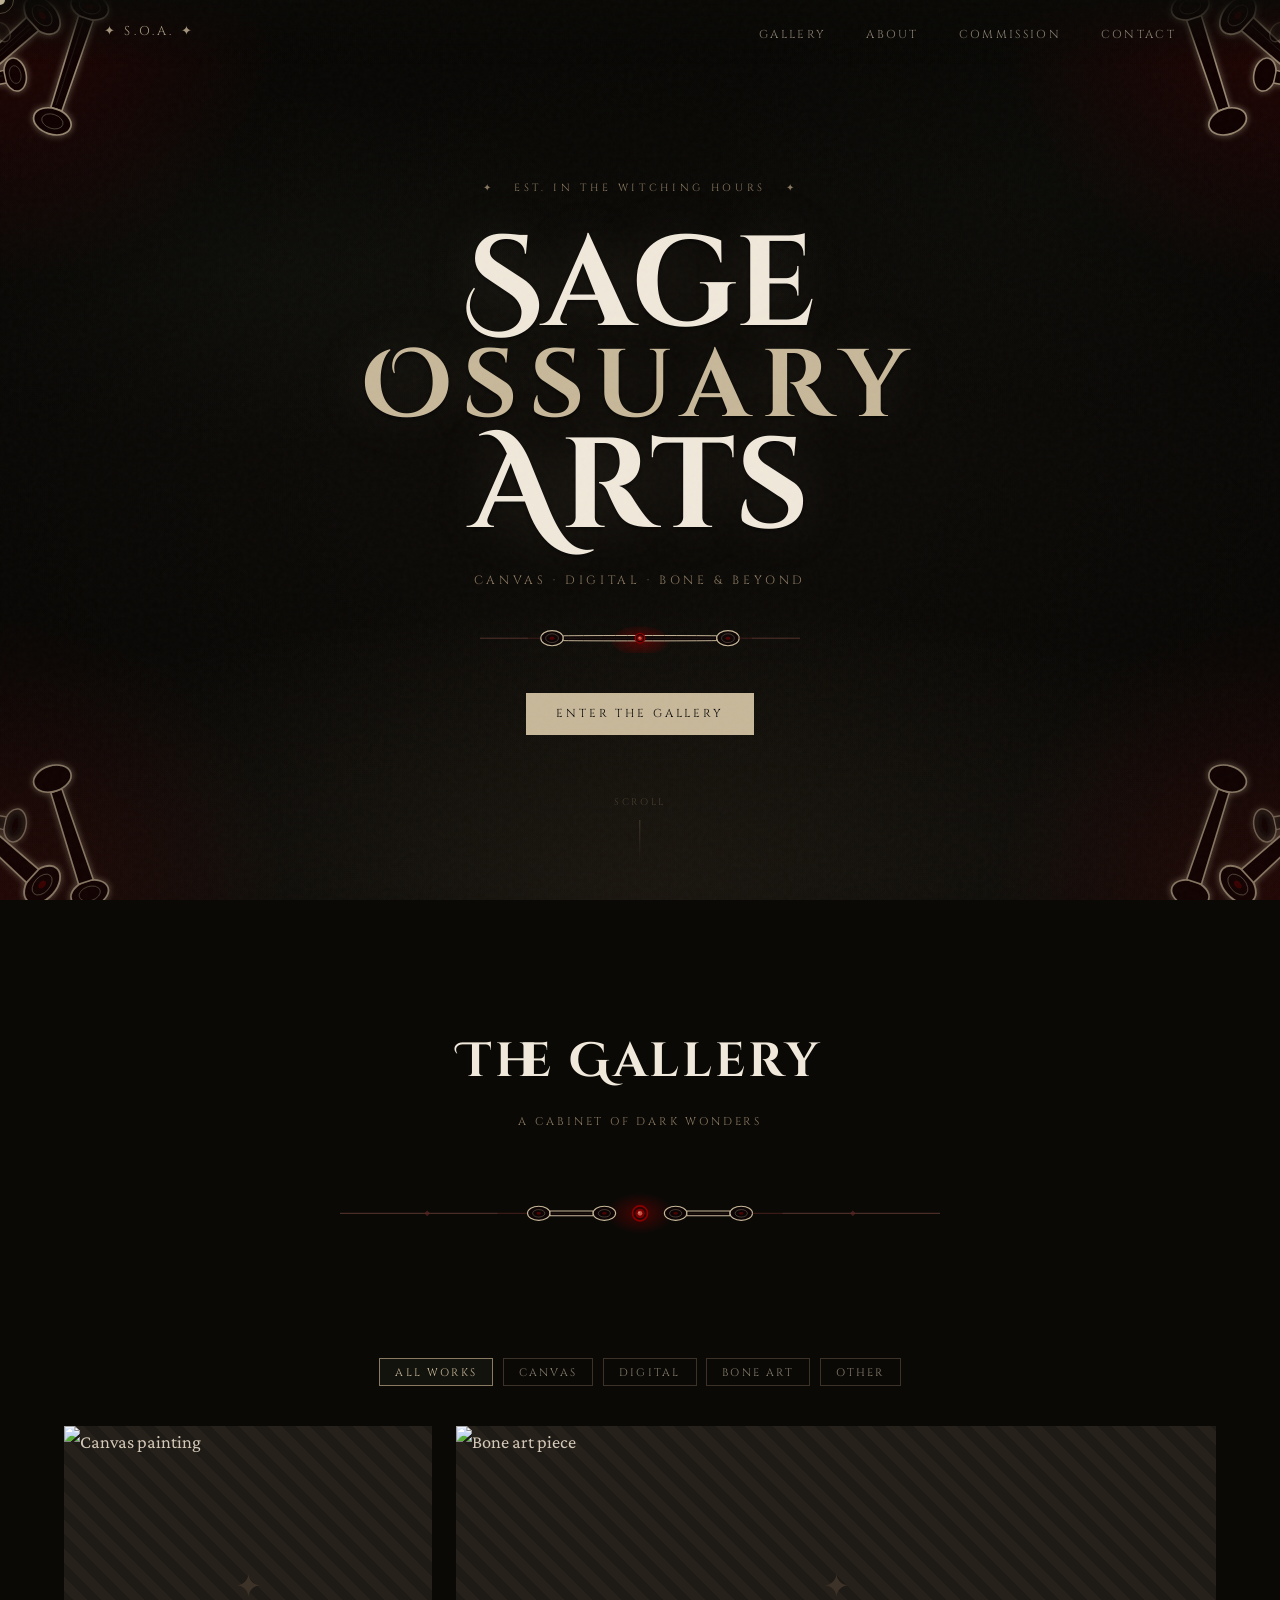
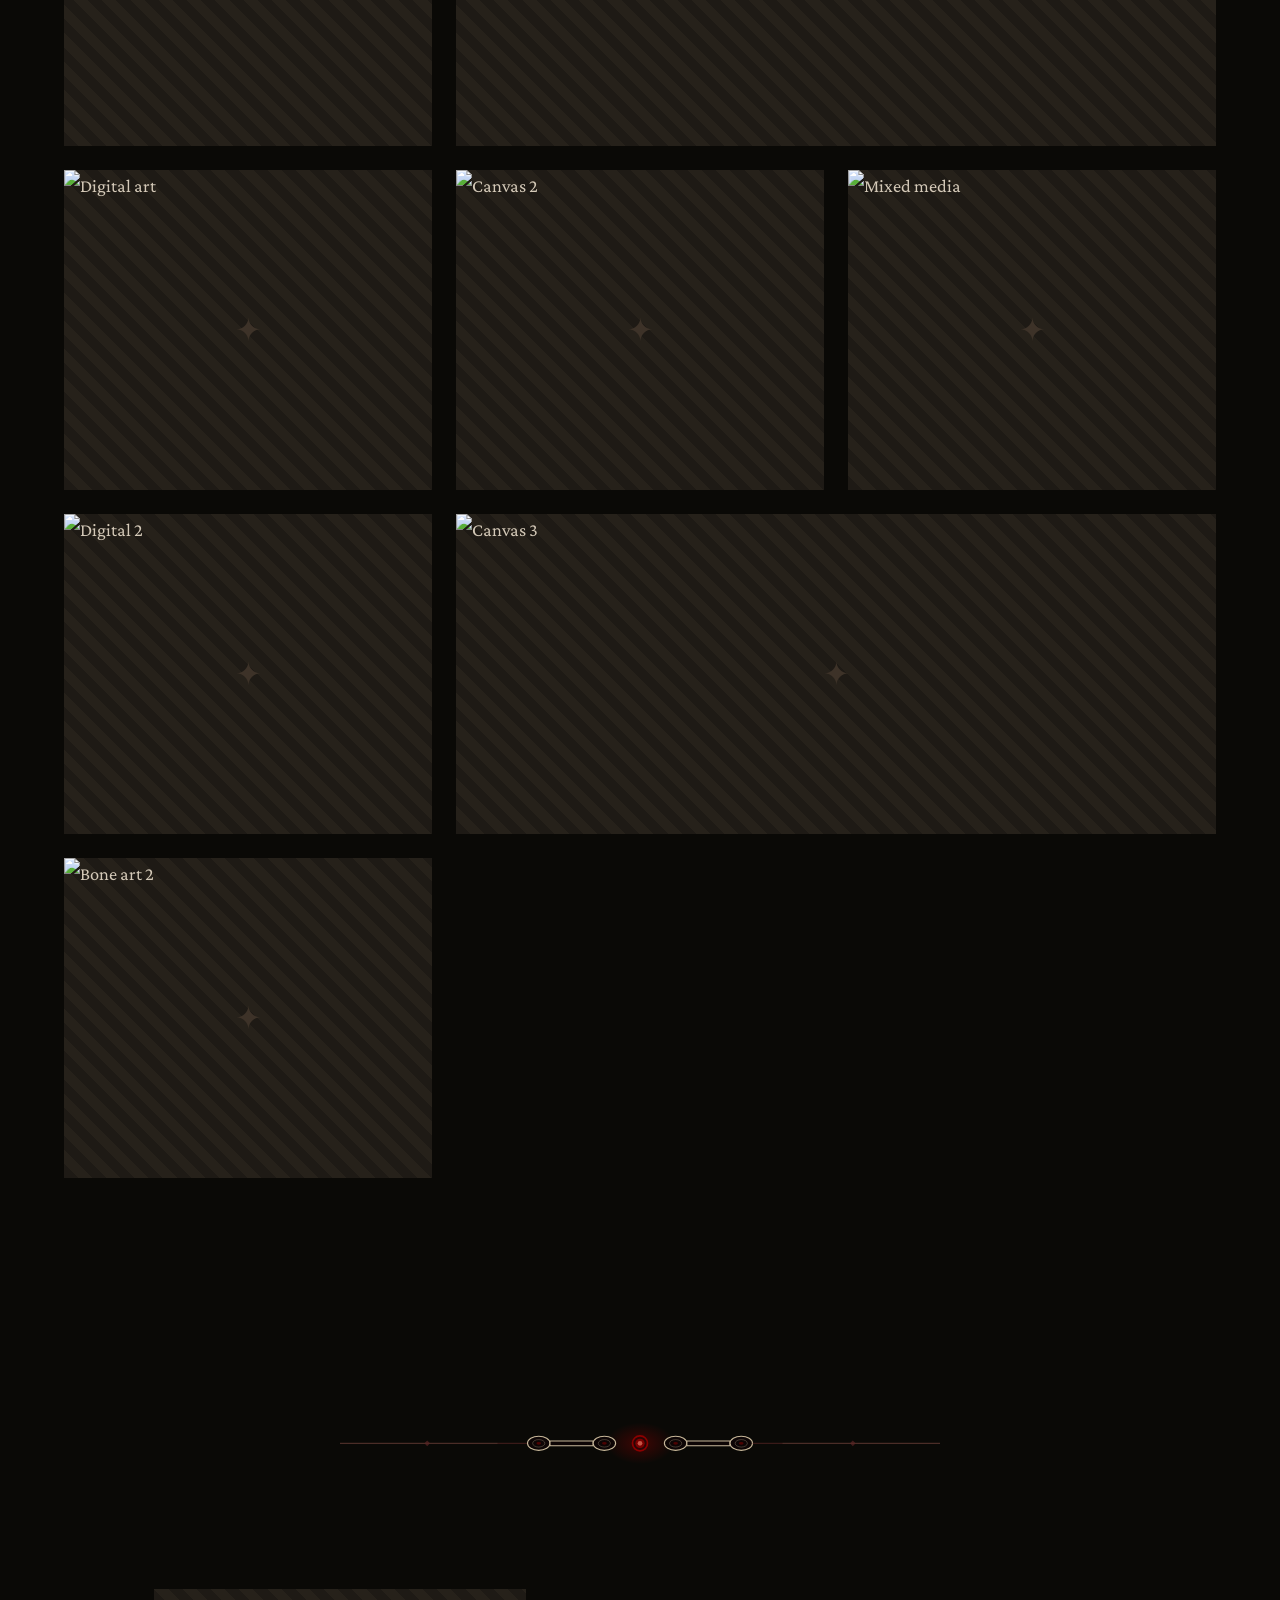
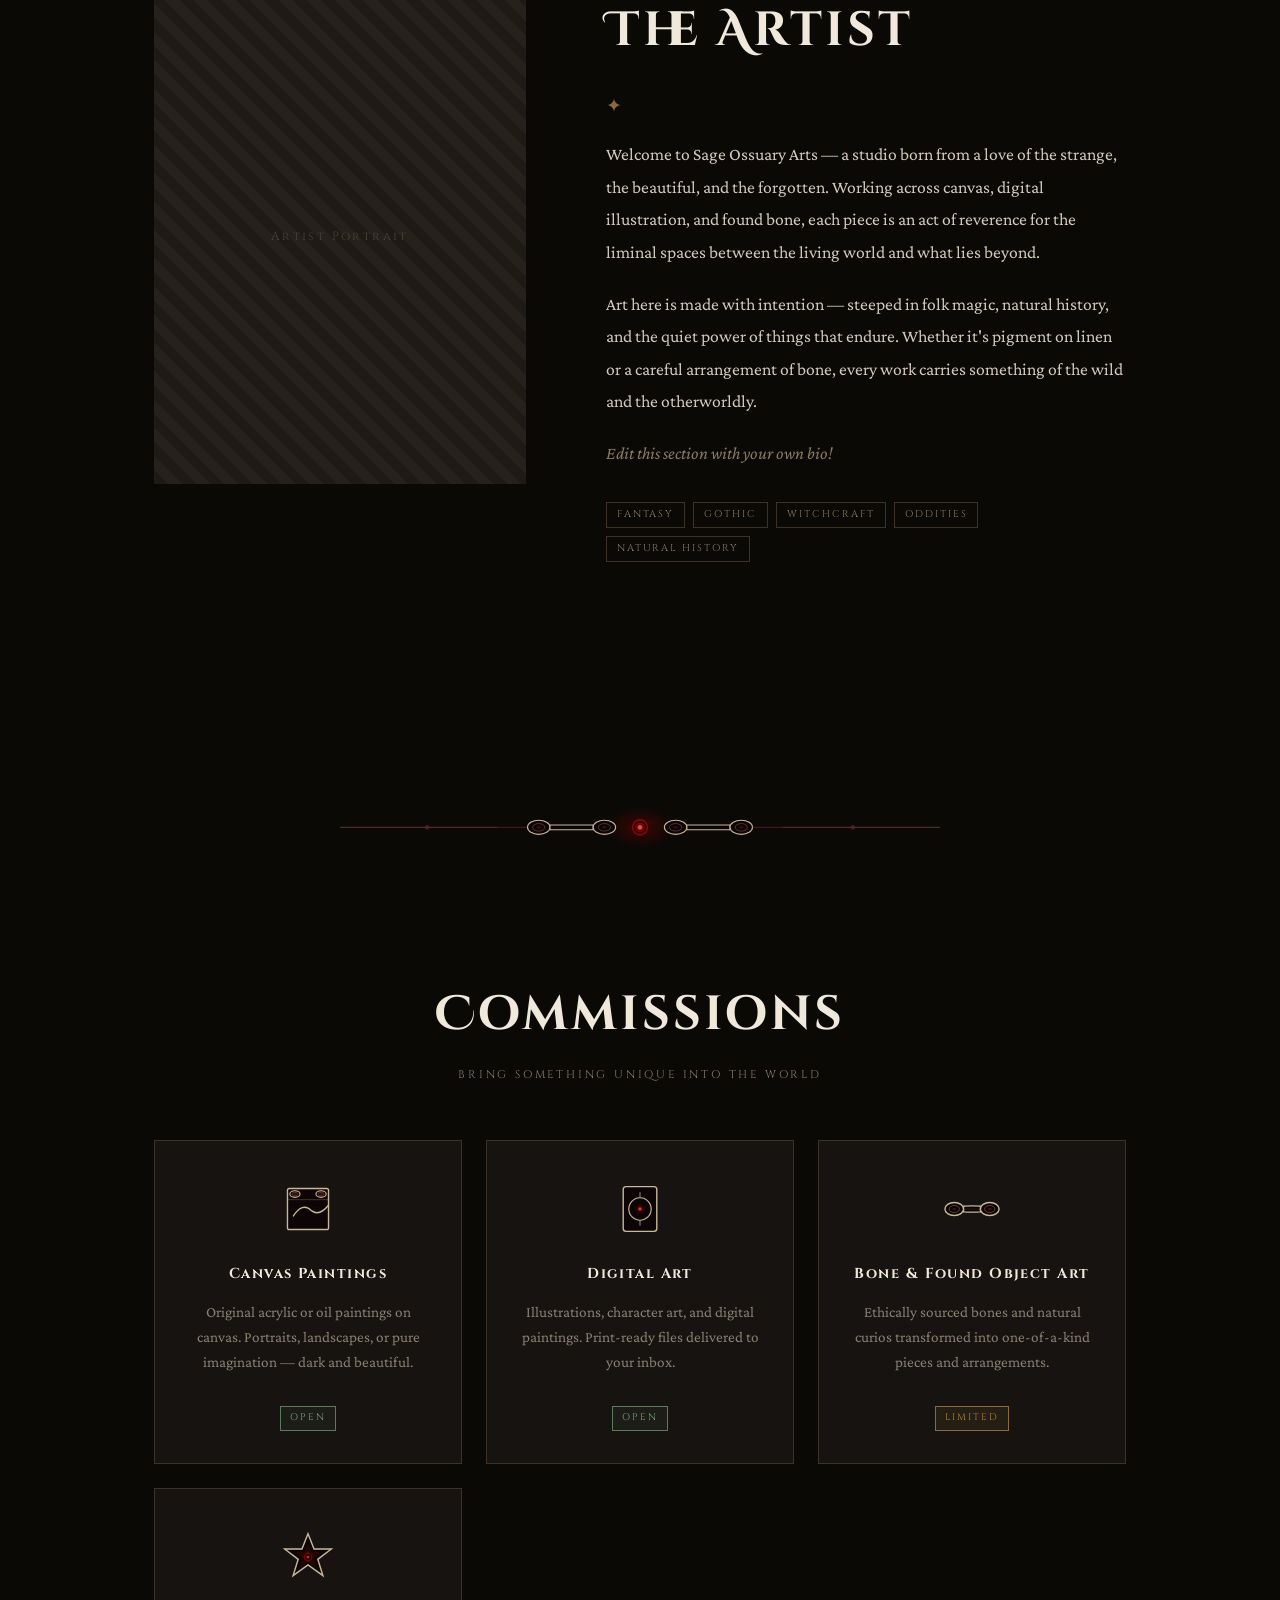
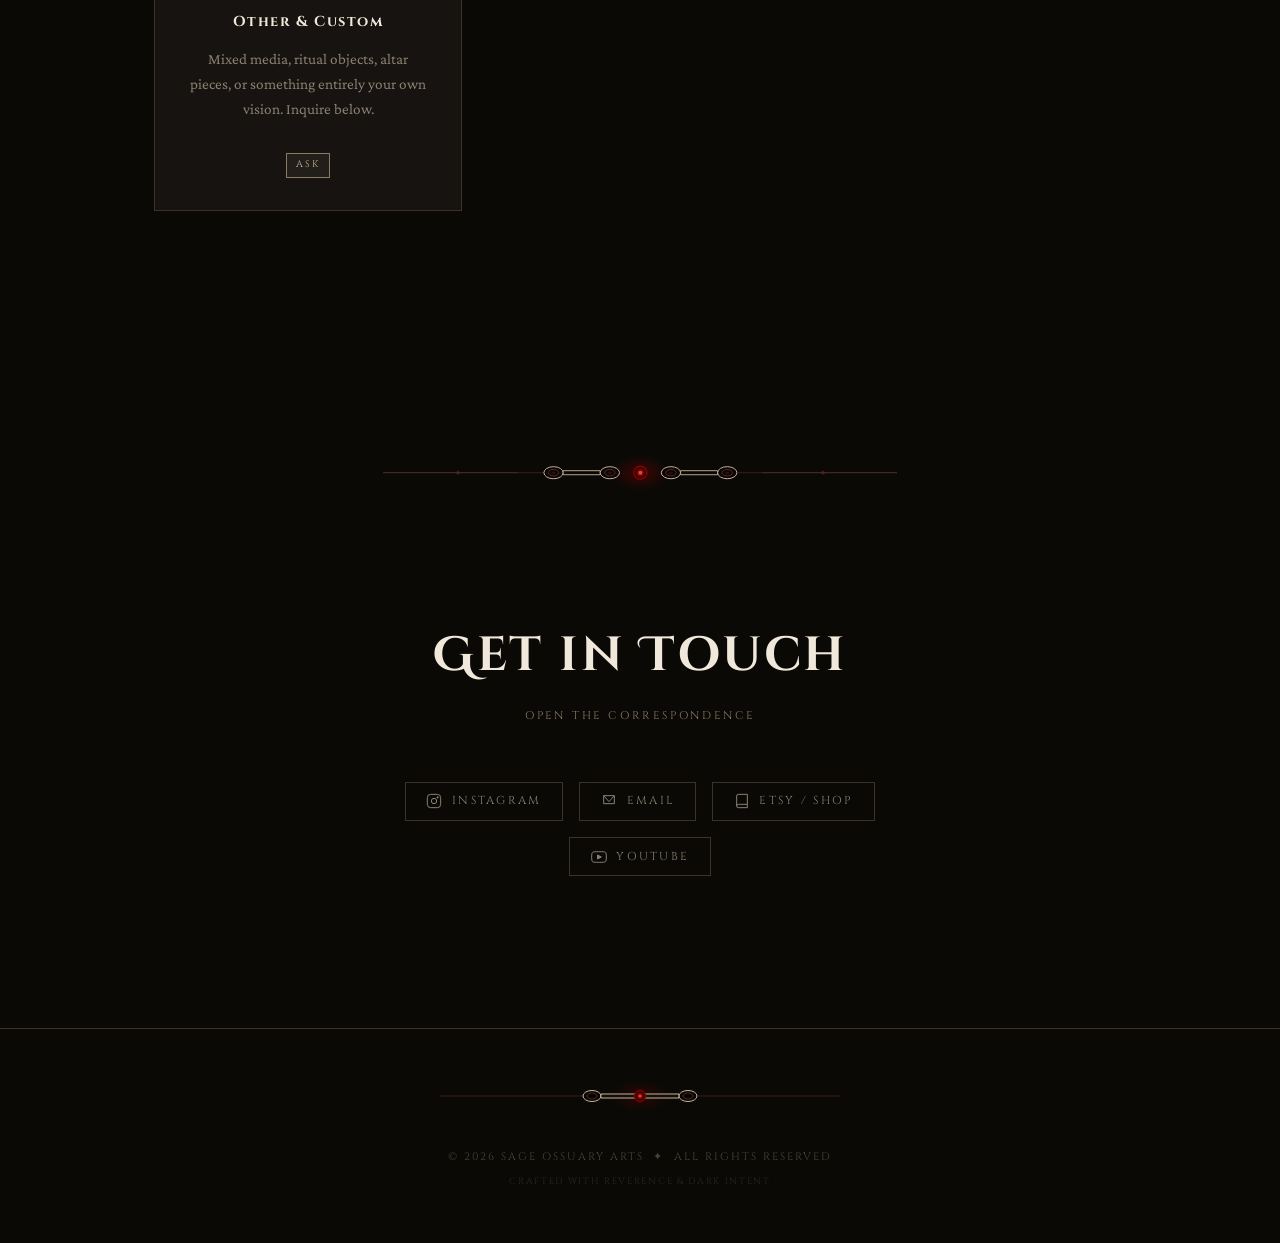
==== commit de308346: "Redid index" ====
--- a/index.html
+++ b/index.html
@@ -11,14 +11,11 @@
 </head>
 <body>
 
-  <!-- Custom cursor -->
   <div class="cursor" id="cursor"></div>
   <div class="cursor-trail" id="cursorTrail"></div>
-
-  <!-- Floating particles -->
   <div class="particles" id="particles"></div>
 
-  <!-- ═══════════ NAVIGATION ═══════════ -->
+  <!-- NAV -->
   <nav class="nav" id="nav">
     <div class="nav-inner">
       <a href="#home" class="nav-logo">✦ S.O.A. ✦</a>
@@ -40,68 +37,152 @@
     </div>
   </nav>
 
-  <!-- ═══════════ HERO ═══════════ -->
+  <!-- HERO -->
   <section class="hero" id="home">
     <div class="hero-bg">
       <div class="hero-vignette"></div>
       <div class="hero-fog fog-1"></div>
       <div class="hero-fog fog-2"></div>
-    </div>
-
-    <!-- SVG bone frame decoration -->
-    <svg class="hero-bone-frame" viewBox="0 0 800 600" preserveAspectRatio="xMidYMid meet" xmlns="http://www.w3.org/2000/svg">
-      <!-- Top-left corner bones -->
-      <g class="bone-corner tl" opacity="0.35">
-        <ellipse cx="30" cy="18" rx="14" ry="9" fill="none" stroke="#c8b89a" stroke-width="1.5"/>
-        <ellipse cx="30" cy="18" rx="7" ry="4.5" fill="#c8b89a" opacity="0.3"/>
-        <rect x="26" y="26" width="8" height="40" rx="2" fill="none" stroke="#c8b89a" stroke-width="1.5"/>
-        <ellipse cx="30" cy="70" rx="14" ry="9" fill="none" stroke="#c8b89a" stroke-width="1.5"/>
-        <ellipse cx="30" cy="70" rx="7" ry="4.5" fill="#c8b89a" opacity="0.3"/>
-        <!-- horizontal -->
-        <ellipse cx="18" cy="30" rx="9" ry="14" fill="none" stroke="#c8b89a" stroke-width="1.5"/>
-        <ellipse cx="18" cy="30" rx="4.5" ry="7" fill="#c8b89a" opacity="0.3"/>
-        <rect x="26" y="26" width="40" height="8" rx="2" fill="none" stroke="#c8b89a" stroke-width="1.5"/>
-        <ellipse cx="70" cy="30" rx="9" ry="14" fill="none" stroke="#c8b89a" stroke-width="1.5"/>
-        <ellipse cx="70" cy="30" rx="4.5" ry="7" fill="#c8b89a" opacity="0.3"/>
+      <div class="hero-blood-glow"></div>
+    </div>
+
+    <!-- Hero corner bone clusters + long hero divider bone -->
+    <svg class="hero-bone-frame" viewBox="0 0 1000 700" preserveAspectRatio="xMidYMid slice" xmlns="http://www.w3.org/2000/svg">
+      <defs>
+        <filter id="boneGlow" x="-40%" y="-40%" width="180%" height="180%">
+          <feGaussianBlur stdDeviation="2.5" result="blur"/>
+          <feMerge><feMergeNode in="blur"/><feMergeNode in="SourceGraphic"/></feMerge>
+        </filter>
+        <linearGradient id="bs1" x1="0%" y1="0%" x2="100%" y2="100%">
+          <stop offset="0%"   stop-color="#d4c4a8"/>
+          <stop offset="100%" stop-color="#8b7055"/>
+        </linearGradient>
+        <radialGradient id="rg-tl" cx="0%"   cy="0%"   r="80%"><stop offset="0%" stop-color="#8b0000" stop-opacity="0.22"/><stop offset="100%" stop-color="#8b0000" stop-opacity="0"/></radialGradient>
+        <radialGradient id="rg-tr" cx="100%" cy="0%"   r="80%"><stop offset="0%" stop-color="#8b0000" stop-opacity="0.22"/><stop offset="100%" stop-color="#8b0000" stop-opacity="0"/></radialGradient>
+        <radialGradient id="rg-bl" cx="0%"   cy="100%" r="80%"><stop offset="0%" stop-color="#8b0000" stop-opacity="0.18"/><stop offset="100%" stop-color="#8b0000" stop-opacity="0"/></radialGradient>
+        <radialGradient id="rg-br" cx="100%" cy="100%" r="80%"><stop offset="0%" stop-color="#8b0000" stop-opacity="0.18"/><stop offset="100%" stop-color="#8b0000" stop-opacity="0"/></radialGradient>
+      </defs>
+
+      <!-- Blood underlayers -->
+      <rect x="0"   y="0"   width="280" height="280" fill="url(#rg-tl)"/>
+      <rect x="720" y="0"   width="280" height="280" fill="url(#rg-tr)"/>
+      <rect x="0"   y="420" width="280" height="280" fill="url(#rg-bl)"/>
+      <rect x="720" y="420" width="280" height="280" fill="url(#rg-br)"/>
+
+      <!-- TOP-LEFT: cluster of 3 long bones at different angles -->
+      <g filter="url(#boneGlow)" opacity="0.72">
+        <!-- Bone A: 48 degrees -->
+        <g transform="translate(35,12) rotate(48)">
+          <ellipse cx="0" cy="0"  rx="17" ry="11" fill="#0d0505" stroke="#c8b89a" stroke-width="1.4"/>
+          <ellipse cx="0" cy="0"  rx="9.5" ry="6" fill="none" stroke="#c8b89a" stroke-width="0.65" opacity="0.55"/>
+          <ellipse cx="0" cy="0"  rx="3.5" ry="2.2" fill="#8b0000" fill-opacity="0.5"/>
+          <path d="M-7,10 C-6.5,32 -5.5,60 -5,90 L5,90 C5.5,60 6.5,32 7,10Z" fill="#0d0505" stroke="#c8b89a" stroke-width="1.3"/>
+          <line x1="-1.5" y1="13" x2="-1.5" y2="87" stroke="#c8b89a" stroke-width="0.4" opacity="0.28"/>
+          <line x1="1.5"  y1="13" x2="1.5"  y2="87" stroke="#c8b89a" stroke-width="0.3" opacity="0.2"/>
+          <ellipse cx="0" cy="100" rx="17" ry="11" fill="#0d0505" stroke="#c8b89a" stroke-width="1.4"/>
+          <ellipse cx="0" cy="100" rx="9.5" ry="6" fill="none" stroke="#c8b89a" stroke-width="0.65" opacity="0.55"/>
+          <ellipse cx="0" cy="100" rx="3.5" ry="2.2" fill="#8b0000" fill-opacity="0.4"/>
+        </g>
+        <!-- Bone B: 18 degrees -->
+        <g transform="translate(72,5) rotate(18)">
+          <ellipse cx="0" cy="0"  rx="15" ry="10" fill="#0d0505" stroke="#c8b89a" stroke-width="1.3"/>
+          <ellipse cx="0" cy="0"  rx="8.5" ry="5.5" fill="none" stroke="#c8b89a" stroke-width="0.6" opacity="0.5"/>
+          <ellipse cx="0" cy="0"  rx="3" ry="2" fill="#8b0000" fill-opacity="0.45"/>
+          <path d="M-6,9.5 C-5.5,30 -5,56 -4.5,84 L4.5,84 C5,56 5.5,30 6,9.5Z" fill="#0d0505" stroke="#c8b89a" stroke-width="1.2"/>
+          <line x1="-1.2" y1="12" x2="-1.2" y2="81" stroke="#c8b89a" stroke-width="0.4" opacity="0.25"/>
+          <ellipse cx="0" cy="94" rx="15" ry="10" fill="#0d0505" stroke="#c8b89a" stroke-width="1.3"/>
+          <ellipse cx="0" cy="94" rx="8.5" ry="5.5" fill="none" stroke="#c8b89a" stroke-width="0.6" opacity="0.5"/>
+        </g>
+        <!-- Bone C: nearly horizontal 78 degrees -->
+        <g transform="translate(14,58) rotate(78)">
+          <ellipse cx="0" cy="0"  rx="13" ry="8.5" fill="#0d0505" stroke="#c8b89a" stroke-width="1.2"/>
+          <ellipse cx="0" cy="0"  rx="7" ry="4.5"  fill="none" stroke="#c8b89a" stroke-width="0.55" opacity="0.45"/>
+          <path d="M-5,8 C-4.5,26 -4,48 -3.8,68 L3.8,68 C4,48 4.5,26 5,8Z" fill="#0d0505" stroke="#c8b89a" stroke-width="1.1"/>
+          <line x1="-1" y1="10" x2="-1" y2="66" stroke="#c8b89a" stroke-width="0.35" opacity="0.22"/>
+          <ellipse cx="0" cy="76" rx="13" ry="8.5" fill="#0d0505" stroke="#c8b89a" stroke-width="1.2"/>
+          <ellipse cx="0" cy="76" rx="7" ry="4.5"  fill="none" stroke="#c8b89a" stroke-width="0.55" opacity="0.4"/>
+        </g>
+        <!-- tiny accent bone -->
+        <g transform="translate(4,25) rotate(60)" opacity="0.45">
+          <ellipse cx="0" cy="0"  rx="8" ry="5.5" fill="#0d0505" stroke="#c8b89a" stroke-width="1"/>
+          <path d="M-3,5 L-2.5,38 L2.5,38 L3,5Z" fill="#0d0505" stroke="#c8b89a" stroke-width="1"/>
+          <ellipse cx="0" cy="44" rx="8" ry="5.5" fill="#0d0505" stroke="#c8b89a" stroke-width="1"/>
+        </g>
       </g>
-      <!-- Top-right corner -->
-      <g class="bone-corner tr" opacity="0.35" transform="translate(800,0) scale(-1,1)">
-        <ellipse cx="30" cy="18" rx="14" ry="9" fill="none" stroke="#c8b89a" stroke-width="1.5"/>
-        <ellipse cx="30" cy="18" rx="7" ry="4.5" fill="#c8b89a" opacity="0.3"/>
-        <rect x="26" y="26" width="8" height="40" rx="2" fill="none" stroke="#c8b89a" stroke-width="1.5"/>
-        <ellipse cx="30" cy="70" rx="14" ry="9" fill="none" stroke="#c8b89a" stroke-width="1.5"/>
-        <ellipse cx="30" cy="70" rx="7" ry="4.5" fill="#c8b89a" opacity="0.3"/>
-        <ellipse cx="18" cy="30" rx="9" ry="14" fill="none" stroke="#c8b89a" stroke-width="1.5"/>
-        <ellipse cx="18" cy="30" rx="4.5" ry="7" fill="#c8b89a" opacity="0.3"/>
-        <rect x="26" y="26" width="40" height="8" rx="2" fill="none" stroke="#c8b89a" stroke-width="1.5"/>
-        <ellipse cx="70" cy="30" rx="9" ry="14" fill="none" stroke="#c8b89a" stroke-width="1.5"/>
-        <ellipse cx="70" cy="30" rx="4.5" ry="7" fill="#c8b89a" opacity="0.3"/>
+
+      <!-- TOP-RIGHT: mirror of TL -->
+      <g transform="translate(1000,0) scale(-1,1)" filter="url(#boneGlow)" opacity="0.72">
+        <g transform="translate(35,12) rotate(48)">
+          <ellipse cx="0" cy="0"  rx="17" ry="11" fill="#0d0505" stroke="#c8b89a" stroke-width="1.4"/>
+          <ellipse cx="0" cy="0"  rx="9.5" ry="6" fill="none" stroke="#c8b89a" stroke-width="0.65" opacity="0.55"/>
+          <ellipse cx="0" cy="0"  rx="3.5" ry="2.2" fill="#8b0000" fill-opacity="0.5"/>
+          <path d="M-7,10 C-6.5,32 -5.5,60 -5,90 L5,90 C5.5,60 6.5,32 7,10Z" fill="#0d0505" stroke="#c8b89a" stroke-width="1.3"/>
+          <line x1="-1.5" y1="13" x2="-1.5" y2="87" stroke="#c8b89a" stroke-width="0.4" opacity="0.28"/>
+          <ellipse cx="0" cy="100" rx="17" ry="11" fill="#0d0505" stroke="#c8b89a" stroke-width="1.4"/>
+          <ellipse cx="0" cy="100" rx="9.5" ry="6" fill="none" stroke="#c8b89a" stroke-width="0.65" opacity="0.55"/>
+          <ellipse cx="0" cy="100" rx="3.5" ry="2.2" fill="#8b0000" fill-opacity="0.4"/>
+        </g>
+        <g transform="translate(72,5) rotate(18)">
+          <ellipse cx="0" cy="0"  rx="15" ry="10" fill="#0d0505" stroke="#c8b89a" stroke-width="1.3"/>
+          <ellipse cx="0" cy="0"  rx="8.5" ry="5.5" fill="none" stroke="#c8b89a" stroke-width="0.6" opacity="0.5"/>
+          <path d="M-6,9.5 C-5.5,30 -5,56 -4.5,84 L4.5,84 C5,56 5.5,30 6,9.5Z" fill="#0d0505" stroke="#c8b89a" stroke-width="1.2"/>
+          <ellipse cx="0" cy="94" rx="15" ry="10" fill="#0d0505" stroke="#c8b89a" stroke-width="1.3"/>
+        </g>
+        <g transform="translate(14,58) rotate(78)">
+          <ellipse cx="0" cy="0"  rx="13" ry="8.5" fill="#0d0505" stroke="#c8b89a" stroke-width="1.2"/>
+          <path d="M-5,8 C-4.5,26 -4,48 -3.8,68 L3.8,68 C4,48 4.5,26 5,8Z" fill="#0d0505" stroke="#c8b89a" stroke-width="1.1"/>
+          <ellipse cx="0" cy="76" rx="13" ry="8.5" fill="#0d0505" stroke="#c8b89a" stroke-width="1.2"/>
+        </g>
+        <g transform="translate(4,25) rotate(60)" opacity="0.45">
+          <ellipse cx="0" cy="0"  rx="8" ry="5.5" fill="#0d0505" stroke="#c8b89a" stroke-width="1"/>
+          <path d="M-3,5 L-2.5,38 L2.5,38 L3,5Z" fill="#0d0505" stroke="#c8b89a" stroke-width="1"/>
+          <ellipse cx="0" cy="44" rx="8" ry="5.5" fill="#0d0505" stroke="#c8b89a" stroke-width="1"/>
+        </g>
       </g>
-      <!-- Bottom-left corner -->
-      <g class="bone-corner bl" opacity="0.35" transform="translate(0,600) scale(1,-1)">
-        <ellipse cx="30" cy="18" rx="14" ry="9" fill="none" stroke="#c8b89a" stroke-width="1.5"/>
-        <ellipse cx="30" cy="18" rx="7" ry="4.5" fill="#c8b89a" opacity="0.3"/>
-        <rect x="26" y="26" width="8" height="40" rx="2" fill="none" stroke="#c8b89a" stroke-width="1.5"/>
-        <ellipse cx="30" cy="70" rx="14" ry="9" fill="none" stroke="#c8b89a" stroke-width="1.5"/>
-        <ellipse cx="30" cy="70" rx="7" ry="4.5" fill="#c8b89a" opacity="0.3"/>
-        <ellipse cx="18" cy="30" rx="9" ry="14" fill="none" stroke="#c8b89a" stroke-width="1.5"/>
-        <ellipse cx="18" cy="30" rx="4.5" ry="7" fill="#c8b89a" opacity="0.3"/>
-        <rect x="26" y="26" width="40" height="8" rx="2" fill="none" stroke="#c8b89a" stroke-width="1.5"/>
-        <ellipse cx="70" cy="30" rx="9" ry="14" fill="none" stroke="#c8b89a" stroke-width="1.5"/>
-        <ellipse cx="70" cy="30" rx="4.5" ry="7" fill="#c8b89a" opacity="0.3"/>
+
+      <!-- BOTTOM-LEFT: flip TL vertically -->
+      <g transform="translate(0,700) scale(1,-1)" filter="url(#boneGlow)" opacity="0.62">
+        <g transform="translate(35,12) rotate(48)">
+          <ellipse cx="0" cy="0"  rx="17" ry="11" fill="#0d0505" stroke="#c8b89a" stroke-width="1.4"/>
+          <ellipse cx="0" cy="0"  rx="9.5" ry="6" fill="none" stroke="#c8b89a" stroke-width="0.65" opacity="0.55"/>
+          <ellipse cx="0" cy="0"  rx="3.5" ry="2.2" fill="#8b0000" fill-opacity="0.5"/>
+          <path d="M-7,10 C-6.5,32 -5.5,60 -5,90 L5,90 C5.5,60 6.5,32 7,10Z" fill="#0d0505" stroke="#c8b89a" stroke-width="1.3"/>
+          <ellipse cx="0" cy="100" rx="17" ry="11" fill="#0d0505" stroke="#c8b89a" stroke-width="1.4"/>
+          <ellipse cx="0" cy="100" rx="9.5" ry="6" fill="none" stroke="#c8b89a" stroke-width="0.65" opacity="0.55"/>
+        </g>
+        <g transform="translate(72,5) rotate(18)">
+          <ellipse cx="0" cy="0"  rx="15" ry="10" fill="#0d0505" stroke="#c8b89a" stroke-width="1.3"/>
+          <ellipse cx="0" cy="0"  rx="8.5" ry="5.5" fill="none" stroke="#c8b89a" stroke-width="0.6" opacity="0.5"/>
+          <path d="M-6,9.5 C-5.5,30 -5,56 -4.5,84 L4.5,84 C5,56 5.5,30 6,9.5Z" fill="#0d0505" stroke="#c8b89a" stroke-width="1.2"/>
+          <ellipse cx="0" cy="94" rx="15" ry="10" fill="#0d0505" stroke="#c8b89a" stroke-width="1.3"/>
+        </g>
+        <g transform="translate(14,58) rotate(78)" opacity="0.7">
+          <ellipse cx="0" cy="0"  rx="13" ry="8.5" fill="#0d0505" stroke="#c8b89a" stroke-width="1.2"/>
+          <path d="M-5,8 C-4.5,26 -4,48 -3.8,68 L3.8,68 C4,48 4.5,26 5,8Z" fill="#0d0505" stroke="#c8b89a" stroke-width="1.1"/>
+          <ellipse cx="0" cy="76" rx="13" ry="8.5" fill="#0d0505" stroke="#c8b89a" stroke-width="1.2"/>
+        </g>
       </g>
-      <!-- Bottom-right corner -->
-      <g class="bone-corner br" opacity="0.35" transform="translate(800,600) scale(-1,-1)">
-        <ellipse cx="30" cy="18" rx="14" ry="9" fill="none" stroke="#c8b89a" stroke-width="1.5"/>
-        <ellipse cx="30" cy="18" rx="7" ry="4.5" fill="#c8b89a" opacity="0.3"/>
-        <rect x="26" y="26" width="8" height="40" rx="2" fill="none" stroke="#c8b89a" stroke-width="1.5"/>
-        <ellipse cx="30" cy="70" rx="14" ry="9" fill="none" stroke="#c8b89a" stroke-width="1.5"/>
-        <ellipse cx="30" cy="70" rx="7" ry="4.5" fill="#c8b89a" opacity="0.3"/>
-        <ellipse cx="18" cy="30" rx="9" ry="14" fill="none" stroke="#c8b89a" stroke-width="1.5"/>
-        <ellipse cx="18" cy="30" rx="4.5" ry="7" fill="#c8b89a" opacity="0.3"/>
-        <rect x="26" y="26" width="40" height="8" rx="2" fill="none" stroke="#c8b89a" stroke-width="1.5"/>
-        <ellipse cx="70" cy="30" rx="9" ry="14" fill="none" stroke="#c8b89a" stroke-width="1.5"/>
-        <ellipse cx="70" cy="30" rx="4.5" ry="7" fill="#c8b89a" opacity="0.3"/>
+
+      <!-- BOTTOM-RIGHT -->
+      <g transform="translate(1000,700) scale(-1,-1)" filter="url(#boneGlow)" opacity="0.62">
+        <g transform="translate(35,12) rotate(48)">
+          <ellipse cx="0" cy="0"  rx="17" ry="11" fill="#0d0505" stroke="#c8b89a" stroke-width="1.4"/>
+          <ellipse cx="0" cy="0"  rx="9.5" ry="6" fill="none" stroke="#c8b89a" stroke-width="0.65" opacity="0.55"/>
+          <ellipse cx="0" cy="0"  rx="3.5" ry="2.2" fill="#8b0000" fill-opacity="0.5"/>
+          <path d="M-7,10 C-6.5,32 -5.5,60 -5,90 L5,90 C5.5,60 6.5,32 7,10Z" fill="#0d0505" stroke="#c8b89a" stroke-width="1.3"/>
+          <ellipse cx="0" cy="100" rx="17" ry="11" fill="#0d0505" stroke="#c8b89a" stroke-width="1.4"/>
+          <ellipse cx="0" cy="100" rx="9.5" ry="6" fill="none" stroke="#c8b89a" stroke-width="0.65" opacity="0.55"/>
+        </g>
+        <g transform="translate(72,5) rotate(18)">
+          <ellipse cx="0" cy="0"  rx="15" ry="10" fill="#0d0505" stroke="#c8b89a" stroke-width="1.3"/>
+          <path d="M-6,9.5 C-5.5,30 -5,56 -4.5,84 L4.5,84 C5,56 5.5,30 6,9.5Z" fill="#0d0505" stroke="#c8b89a" stroke-width="1.2"/>
+          <ellipse cx="0" cy="94" rx="15" ry="10" fill="#0d0505" stroke="#c8b89a" stroke-width="1.3"/>
+        </g>
+        <g transform="translate(14,58) rotate(78)" opacity="0.7">
+          <ellipse cx="0" cy="0"  rx="13" ry="8.5" fill="#0d0505" stroke="#c8b89a" stroke-width="1.2"/>
+          <path d="M-5,8 C-4.5,26 -4,48 -3.8,68 L3.8,68 C4,48 4.5,26 5,8Z" fill="#0d0505" stroke="#c8b89a" stroke-width="1.1"/>
+          <ellipse cx="0" cy="76" rx="13" ry="8.5" fill="#0d0505" stroke="#c8b89a" stroke-width="1.2"/>
+        </g>
       </g>
     </svg>
 
@@ -112,19 +193,45 @@
         <span class="hero-title-line accent">Ossuary</span>
         <span class="hero-title-line">Arts</span>
       </h1>
-      <p class="hero-tagline">
-        Canvas · Digital · Bone &amp; Beyond
-      </p>
+      <p class="hero-tagline">Canvas · Digital · Bone &amp; Beyond</p>
+
+      <!-- Hero divider: a proper long bone with blood-glowing center pip -->
       <div class="hero-divider">
-        <svg viewBox="0 0 320 20" xmlns="http://www.w3.org/2000/svg">
-          <line x1="0" y1="10" x2="110" y2="10" stroke="#c8b89a" stroke-width="0.8" opacity="0.6"/>
-          <!-- small bone in center -->
-          <ellipse cx="130" cy="10" rx="9" ry="5.5" fill="none" stroke="#c8b89a" stroke-width="1.2"/>
-          <rect x="139" y="8" width="42" height="4" rx="1.5" fill="none" stroke="#c8b89a" stroke-width="1.2"/>
-          <ellipse cx="191" cy="10" rx="9" ry="5.5" fill="none" stroke="#c8b89a" stroke-width="1.2"/>
-          <line x1="210" y1="10" x2="320" y2="10" stroke="#c8b89a" stroke-width="0.8" opacity="0.6"/>
+        <svg viewBox="0 0 400 38" xmlns="http://www.w3.org/2000/svg">
+          <defs>
+            <radialGradient id="hBlood" cx="50%" cy="50%" r="60%">
+              <stop offset="0%" stop-color="#8b0000" stop-opacity="0.55"/>
+              <stop offset="100%" stop-color="#8b0000" stop-opacity="0"/>
+            </radialGradient>
+          </defs>
+          <ellipse cx="200" cy="22" rx="36" ry="18" fill="url(#hBlood)"/>
+          <!-- left thin line -->
+          <line x1="0" y1="19" x2="76" y2="19" stroke="#5a2525" stroke-width="0.8"/>
+          <line x1="0" y1="19" x2="60" y2="19" stroke="#c8b89a" stroke-width="0.5" opacity="0.35"/>
+          <!-- left epiphysis -->
+          <ellipse cx="90"  cy="19" rx="14" ry="9.5" fill="#0d0505" stroke="#c8b89a" stroke-width="1.4"/>
+          <ellipse cx="90"  cy="19" rx="8"  ry="5.5" fill="none"   stroke="#c8b89a" stroke-width="0.65" opacity="0.5"/>
+          <ellipse cx="90"  cy="19" rx="3"  ry="2"   fill="#8b0000" fill-opacity="0.5"/>
+          <!-- shaft -->
+          <path d="M104,16 C130,15.5 270,15.5 296,16 L296,22 C270,22.5 130,22.5 104,22Z"
+                fill="#0d0505" stroke="#c8b89a" stroke-width="1.2"/>
+          <line x1="106" y1="19" x2="294" y2="19" stroke="#c8b89a" stroke-width="0.35" opacity="0.3"/>
+          <line x1="108" y1="16.5" x2="292" y2="16.5" stroke="#c8b89a" stroke-width="0.25" opacity="0.18"/>
+          <!-- right epiphysis -->
+          <ellipse cx="310" cy="19" rx="14" ry="9.5" fill="#0d0505" stroke="#c8b89a" stroke-width="1.4"/>
+          <ellipse cx="310" cy="19" rx="8"  ry="5.5" fill="none"   stroke="#c8b89a" stroke-width="0.65" opacity="0.5"/>
+          <ellipse cx="310" cy="19" rx="3"  ry="2"   fill="#8b0000" fill-opacity="0.5"/>
+          <!-- right thin line -->
+          <line x1="324" y1="19" x2="400" y2="19" stroke="#5a2525" stroke-width="0.8"/>
+          <line x1="340" y1="19" x2="400" y2="19" stroke="#c8b89a" stroke-width="0.5" opacity="0.35"/>
+          <!-- glowing center jewel -->
+          <circle cx="200" cy="19" r="6"   fill="#2a0505" stroke="#8b0000" stroke-width="1.6"/>
+          <circle cx="200" cy="19" r="3.8" fill="#8b0000" fill-opacity="0.85"/>
+          <circle cx="200" cy="19" r="2"   fill="#c8594a" fill-opacity="0.95"/>
+          <circle cx="199" cy="18" r="0.8" fill="#ffffff" fill-opacity="0.35"/>
         </svg>
       </div>
+
       <a href="#gallery" class="hero-cta">Enter the Gallery</a>
     </div>
 
@@ -134,7 +241,7 @@
     </div>
   </section>
 
-  <!-- ═══════════ GALLERY ═══════════ -->
+  <!-- GALLERY -->
   <section class="section gallery-section" id="gallery">
     <div class="section-header">
       <h2 class="section-title">The Gallery</h2>
@@ -142,19 +249,44 @@
     </div>
 
     <div class="bone-divider" aria-hidden="true">
-      <svg viewBox="0 0 600 28" xmlns="http://www.w3.org/2000/svg">
-        <line x1="0" y1="14" x2="190" y2="14" stroke="#c8b89a" stroke-width="0.8" opacity="0.4"/>
-        <ellipse cx="208" cy="14" rx="14" ry="8" fill="none" stroke="#c8b89a" stroke-width="1.3"/>
-        <rect x="222" y="11" width="156" height="6" rx="2.5" fill="none" stroke="#c8b89a" stroke-width="1.3"/>
-        <ellipse cx="392" cy="14" rx="14" ry="8" fill="none" stroke="#c8b89a" stroke-width="1.3"/>
-        <line x1="410" y1="14" x2="600" y2="14" stroke="#c8b89a" stroke-width="0.8" opacity="0.4"/>
-        <!-- center mark -->
-        <circle cx="300" cy="14" r="3" fill="#8b6b3d" opacity="0.8"/>
-        <circle cx="300" cy="14" r="1.5" fill="#c8b89a"/>
+      <svg viewBox="0 0 640 54" xmlns="http://www.w3.org/2000/svg">
+        <defs>
+          <radialGradient id="d1b" cx="50%" cy="50%" r="50%"><stop offset="0%" stop-color="#8b0000" stop-opacity="0.45"/><stop offset="100%" stop-color="#8b0000" stop-opacity="0"/></radialGradient>
+        </defs>
+        <ellipse cx="320" cy="27" rx="36" ry="22" fill="url(#d1b)"/>
+        <line x1="0"   y1="27" x2="200" y2="27" stroke="#5a2525" stroke-width="0.8"/>
+        <line x1="0"   y1="27" x2="168" y2="27" stroke="#c8b89a" stroke-width="0.5" opacity="0.32"/>
+        <!-- left bone chain -->
+        <ellipse cx="212" cy="27" rx="12" ry="7.5" fill="#0d0505" stroke="#c8b89a" stroke-width="1.2"/>
+        <ellipse cx="212" cy="27" rx="6.5" ry="4" fill="none" stroke="#c8b89a" stroke-width="0.6" opacity="0.5"/>
+        <ellipse cx="212" cy="27" rx="2.5" ry="1.5" fill="#8b0000" fill-opacity="0.5"/>
+        <path d="M224,24.5 L270,24.5 L270,29.5 L224,29.5Z" fill="#0d0505" stroke="#c8b89a" stroke-width="1.1"/>
+        <line x1="226" y1="27" x2="268" y2="27" stroke="#c8b89a" stroke-width="0.35" opacity="0.3"/>
+        <ellipse cx="282" cy="27" rx="12" ry="7.5" fill="#0d0505" stroke="#c8b89a" stroke-width="1.2"/>
+        <ellipse cx="282" cy="27" rx="6.5" ry="4" fill="none" stroke="#c8b89a" stroke-width="0.6" opacity="0.5"/>
+        <ellipse cx="282" cy="27" rx="2.5" ry="1.5" fill="#8b0000" fill-opacity="0.5"/>
+        <!-- center jewel -->
+        <circle cx="320" cy="27" r="8"   fill="#2a0505" stroke="#8b0000" stroke-width="1.8"/>
+        <circle cx="320" cy="27" r="5"   fill="#8b0000" fill-opacity="0.85"/>
+        <circle cx="320" cy="27" r="2.5" fill="#c8594a" fill-opacity="0.95"/>
+        <circle cx="319" cy="26" r="1"   fill="#ffffff"  fill-opacity="0.3"/>
+        <!-- right bone chain (mirror) -->
+        <ellipse cx="358" cy="27" rx="12" ry="7.5" fill="#0d0505" stroke="#c8b89a" stroke-width="1.2"/>
+        <ellipse cx="358" cy="27" rx="6.5" ry="4" fill="none" stroke="#c8b89a" stroke-width="0.6" opacity="0.5"/>
+        <ellipse cx="358" cy="27" rx="2.5" ry="1.5" fill="#8b0000" fill-opacity="0.5"/>
+        <path d="M370,24.5 L416,24.5 L416,29.5 L370,29.5Z" fill="#0d0505" stroke="#c8b89a" stroke-width="1.1"/>
+        <line x1="372" y1="27" x2="414" y2="27" stroke="#c8b89a" stroke-width="0.35" opacity="0.3"/>
+        <ellipse cx="428" cy="27" rx="12" ry="7.5" fill="#0d0505" stroke="#c8b89a" stroke-width="1.2"/>
+        <ellipse cx="428" cy="27" rx="6.5" ry="4" fill="none" stroke="#c8b89a" stroke-width="0.6" opacity="0.5"/>
+        <ellipse cx="428" cy="27" rx="2.5" ry="1.5" fill="#8b0000" fill-opacity="0.5"/>
+        <line x1="440" y1="27" x2="640" y2="27" stroke="#5a2525" stroke-width="0.8"/>
+        <line x1="472" y1="27" x2="640" y2="27" stroke="#c8b89a" stroke-width="0.5" opacity="0.32"/>
+        <!-- diamond ticks -->
+        <polygon points="90,27 93,24 96,27 93,30"  fill="#5a2525" opacity="0.7"/>
+        <polygon points="544,27 547,24 550,27 547,30" fill="#5a2525" opacity="0.7"/>
       </svg>
     </div>
 
-    <!-- Filter tabs -->
     <div class="gallery-filters">
       <button class="filter-btn active" data-filter="all">All Works</button>
       <button class="filter-btn" data-filter="canvas">Canvas</button>
@@ -163,103 +295,87 @@
       <button class="filter-btn" data-filter="other">Other</button>
     </div>
 
-    <!-- Gallery grid — replace src="" with your image paths -->
     <div class="gallery-grid" id="galleryGrid">
-
       <div class="gallery-card" data-category="canvas">
         <div class="gallery-card-img-wrap">
-          <img src="images/canvas-01.jpg" alt="Canvas painting — title here" loading="lazy" onerror="this.parentElement.classList.add('img-placeholder')" />
-          <div class="gallery-card-overlay">
-            <span class="gallery-card-type">Canvas</span>
-            <p class="gallery-card-title">Title Here</p>
-          </div>
-        </div>
-      </div>
-
+          <img src="images/canvas-01.jpg" alt="Canvas painting" loading="lazy" onerror="this.parentElement.classList.add('img-placeholder')" />
+          <div class="gallery-card-overlay"><span class="gallery-card-type">Canvas</span><p class="gallery-card-title">Title Here</p></div>
+        </div>
+      </div>
       <div class="gallery-card featured" data-category="bone">
         <div class="gallery-card-img-wrap">
-          <img src="images/bone-01.jpg" alt="Bone art piece — title here" loading="lazy" onerror="this.parentElement.classList.add('img-placeholder')" />
-          <div class="gallery-card-overlay">
-            <span class="gallery-card-type">Bone Art</span>
-            <p class="gallery-card-title">Title Here</p>
-          </div>
-        </div>
-      </div>
-
+          <img src="images/bone-01.jpg" alt="Bone art piece" loading="lazy" onerror="this.parentElement.classList.add('img-placeholder')" />
+          <div class="gallery-card-overlay"><span class="gallery-card-type">Bone Art</span><p class="gallery-card-title">Title Here</p></div>
+        </div>
+      </div>
       <div class="gallery-card" data-category="digital">
         <div class="gallery-card-img-wrap">
-          <img src="images/digital-01.jpg" alt="Digital art — title here" loading="lazy" onerror="this.parentElement.classList.add('img-placeholder')" />
-          <div class="gallery-card-overlay">
-            <span class="gallery-card-type">Digital</span>
-            <p class="gallery-card-title">Title Here</p>
-          </div>
-        </div>
-      </div>
-
+          <img src="images/digital-01.jpg" alt="Digital art" loading="lazy" onerror="this.parentElement.classList.add('img-placeholder')" />
+          <div class="gallery-card-overlay"><span class="gallery-card-type">Digital</span><p class="gallery-card-title">Title Here</p></div>
+        </div>
+      </div>
       <div class="gallery-card" data-category="canvas">
         <div class="gallery-card-img-wrap">
-          <img src="images/canvas-02.jpg" alt="Canvas painting 2" loading="lazy" onerror="this.parentElement.classList.add('img-placeholder')" />
-          <div class="gallery-card-overlay">
-            <span class="gallery-card-type">Canvas</span>
-            <p class="gallery-card-title">Title Here</p>
-          </div>
-        </div>
-      </div>
-
+          <img src="images/canvas-02.jpg" alt="Canvas 2" loading="lazy" onerror="this.parentElement.classList.add('img-placeholder')" />
+          <div class="gallery-card-overlay"><span class="gallery-card-type">Canvas</span><p class="gallery-card-title">Title Here</p></div>
+        </div>
+      </div>
       <div class="gallery-card" data-category="other">
         <div class="gallery-card-img-wrap">
-          <img src="images/other-01.jpg" alt="Mixed media piece" loading="lazy" onerror="this.parentElement.classList.add('img-placeholder')" />
-          <div class="gallery-card-overlay">
-            <span class="gallery-card-type">Mixed Media</span>
-            <p class="gallery-card-title">Title Here</p>
-          </div>
-        </div>
-      </div>
-
+          <img src="images/other-01.jpg" alt="Mixed media" loading="lazy" onerror="this.parentElement.classList.add('img-placeholder')" />
+          <div class="gallery-card-overlay"><span class="gallery-card-type">Mixed Media</span><p class="gallery-card-title">Title Here</p></div>
+        </div>
+      </div>
       <div class="gallery-card" data-category="digital">
         <div class="gallery-card-img-wrap">
-          <img src="images/digital-02.jpg" alt="Digital art 2" loading="lazy" onerror="this.parentElement.classList.add('img-placeholder')" />
-          <div class="gallery-card-overlay">
-            <span class="gallery-card-type">Digital</span>
-            <p class="gallery-card-title">Title Here</p>
-          </div>
-        </div>
-      </div>
-
+          <img src="images/digital-02.jpg" alt="Digital 2" loading="lazy" onerror="this.parentElement.classList.add('img-placeholder')" />
+          <div class="gallery-card-overlay"><span class="gallery-card-type">Digital</span><p class="gallery-card-title">Title Here</p></div>
+        </div>
+      </div>
       <div class="gallery-card featured" data-category="canvas">
         <div class="gallery-card-img-wrap">
-          <img src="images/canvas-03.jpg" alt="Featured canvas" loading="lazy" onerror="this.parentElement.classList.add('img-placeholder')" />
-          <div class="gallery-card-overlay">
-            <span class="gallery-card-type">Canvas</span>
-            <p class="gallery-card-title">Title Here</p>
-          </div>
-        </div>
-      </div>
-
+          <img src="images/canvas-03.jpg" alt="Canvas 3" loading="lazy" onerror="this.parentElement.classList.add('img-placeholder')" />
+          <div class="gallery-card-overlay"><span class="gallery-card-type">Canvas</span><p class="gallery-card-title">Title Here</p></div>
+        </div>
+      </div>
       <div class="gallery-card" data-category="bone">
         <div class="gallery-card-img-wrap">
           <img src="images/bone-02.jpg" alt="Bone art 2" loading="lazy" onerror="this.parentElement.classList.add('img-placeholder')" />
-          <div class="gallery-card-overlay">
-            <span class="gallery-card-type">Bone Art</span>
-            <p class="gallery-card-title">Title Here</p>
-          </div>
-        </div>
-      </div>
-
+          <div class="gallery-card-overlay"><span class="gallery-card-type">Bone Art</span><p class="gallery-card-title">Title Here</p></div>
+        </div>
+      </div>
     </div>
   </section>
 
-  <!-- ═══════════ ABOUT ═══════════ -->
+  <!-- ABOUT -->
   <section class="section about-section" id="about">
     <div class="bone-divider" aria-hidden="true">
-      <svg viewBox="0 0 600 28" xmlns="http://www.w3.org/2000/svg">
-        <line x1="0" y1="14" x2="190" y2="14" stroke="#c8b89a" stroke-width="0.8" opacity="0.4"/>
-        <ellipse cx="208" cy="14" rx="14" ry="8" fill="none" stroke="#c8b89a" stroke-width="1.3"/>
-        <rect x="222" y="11" width="156" height="6" rx="2.5" fill="none" stroke="#c8b89a" stroke-width="1.3"/>
-        <ellipse cx="392" cy="14" rx="14" ry="8" fill="none" stroke="#c8b89a" stroke-width="1.3"/>
-        <line x1="410" y1="14" x2="600" y2="14" stroke="#c8b89a" stroke-width="0.8" opacity="0.4"/>
-        <circle cx="300" cy="14" r="3" fill="#8b6b3d" opacity="0.8"/>
-        <circle cx="300" cy="14" r="1.5" fill="#c8b89a"/>
+      <svg viewBox="0 0 640 54" xmlns="http://www.w3.org/2000/svg">
+        <defs><radialGradient id="d2b" cx="50%" cy="50%" r="50%"><stop offset="0%" stop-color="#8b0000" stop-opacity="0.4"/><stop offset="100%" stop-color="#8b0000" stop-opacity="0"/></radialGradient></defs>
+        <ellipse cx="320" cy="27" rx="36" ry="22" fill="url(#d2b)"/>
+        <line x1="0" y1="27" x2="200" y2="27" stroke="#5a2525" stroke-width="0.8"/>
+        <line x1="0" y1="27" x2="168" y2="27" stroke="#c8b89a" stroke-width="0.5" opacity="0.32"/>
+        <ellipse cx="212" cy="27" rx="12" ry="7.5" fill="#0d0505" stroke="#c8b89a" stroke-width="1.2"/>
+        <ellipse cx="212" cy="27" rx="6.5" ry="4" fill="none" stroke="#c8b89a" stroke-width="0.6" opacity="0.5"/>
+        <ellipse cx="212" cy="27" rx="2.5" ry="1.5" fill="#8b0000" fill-opacity="0.5"/>
+        <path d="M224,24.5 L270,24.5 L270,29.5 L224,29.5Z" fill="#0d0505" stroke="#c8b89a" stroke-width="1.1"/>
+        <ellipse cx="282" cy="27" rx="12" ry="7.5" fill="#0d0505" stroke="#c8b89a" stroke-width="1.2"/>
+        <ellipse cx="282" cy="27" rx="6.5" ry="4" fill="none" stroke="#c8b89a" stroke-width="0.6" opacity="0.5"/>
+        <ellipse cx="282" cy="27" rx="2.5" ry="1.5" fill="#8b0000" fill-opacity="0.5"/>
+        <circle cx="320" cy="27" r="8" fill="#2a0505" stroke="#8b0000" stroke-width="1.8"/>
+        <circle cx="320" cy="27" r="5" fill="#8b0000" fill-opacity="0.85"/>
+        <circle cx="320" cy="27" r="2.5" fill="#c8594a" fill-opacity="0.95"/>
+        <ellipse cx="358" cy="27" rx="12" ry="7.5" fill="#0d0505" stroke="#c8b89a" stroke-width="1.2"/>
+        <ellipse cx="358" cy="27" rx="6.5" ry="4" fill="none" stroke="#c8b89a" stroke-width="0.6" opacity="0.5"/>
+        <ellipse cx="358" cy="27" rx="2.5" ry="1.5" fill="#8b0000" fill-opacity="0.5"/>
+        <path d="M370,24.5 L416,24.5 L416,29.5 L370,29.5Z" fill="#0d0505" stroke="#c8b89a" stroke-width="1.1"/>
+        <ellipse cx="428" cy="27" rx="12" ry="7.5" fill="#0d0505" stroke="#c8b89a" stroke-width="1.2"/>
+        <ellipse cx="428" cy="27" rx="6.5" ry="4" fill="none" stroke="#c8b89a" stroke-width="0.6" opacity="0.5"/>
+        <ellipse cx="428" cy="27" rx="2.5" ry="1.5" fill="#8b0000" fill-opacity="0.5"/>
+        <line x1="440" y1="27" x2="640" y2="27" stroke="#5a2525" stroke-width="0.8"/>
+        <line x1="472" y1="27" x2="640" y2="27" stroke="#c8b89a" stroke-width="0.5" opacity="0.32"/>
+        <polygon points="90,27 93,24 96,27 93,30" fill="#5a2525" opacity="0.7"/>
+        <polygon points="544,27 547,24 550,27 547,30" fill="#5a2525" opacity="0.7"/>
       </svg>
     </div>
 
@@ -267,26 +383,61 @@
       <div class="about-image-wrap">
         <div class="about-image-frame">
           <img src="images/artist-portrait.jpg" alt="Portrait of the artist" onerror="this.parentElement.classList.add('img-placeholder')" />
-          <!-- corner bone ornaments -->
-          <svg class="frame-ornament tl" viewBox="0 0 50 50" xmlns="http://www.w3.org/2000/svg">
-            <ellipse cx="12" cy="8" rx="10" ry="6" fill="none" stroke="#c8b89a" stroke-width="1.5"/>
-            <rect x="9" y="13" width="6" height="28" rx="2" fill="none" stroke="#c8b89a" stroke-width="1.5"/>
-            <ellipse cx="12" cy="44" rx="10" ry="6" fill="none" stroke="#c8b89a" stroke-width="1.5"/>
-          </svg>
-          <svg class="frame-ornament tr" viewBox="0 0 50 50" xmlns="http://www.w3.org/2000/svg" style="transform:scaleX(-1)">
-            <ellipse cx="12" cy="8" rx="10" ry="6" fill="none" stroke="#c8b89a" stroke-width="1.5"/>
-            <rect x="9" y="13" width="6" height="28" rx="2" fill="none" stroke="#c8b89a" stroke-width="1.5"/>
-            <ellipse cx="12" cy="44" rx="10" ry="6" fill="none" stroke="#c8b89a" stroke-width="1.5"/>
-          </svg>
-          <svg class="frame-ornament bl" viewBox="0 0 50 50" xmlns="http://www.w3.org/2000/svg" style="transform:scaleY(-1)">
-            <ellipse cx="12" cy="8" rx="10" ry="6" fill="none" stroke="#c8b89a" stroke-width="1.5"/>
-            <rect x="9" y="13" width="6" height="28" rx="2" fill="none" stroke="#c8b89a" stroke-width="1.5"/>
-            <ellipse cx="12" cy="44" rx="10" ry="6" fill="none" stroke="#c8b89a" stroke-width="1.5"/>
-          </svg>
-          <svg class="frame-ornament br" viewBox="0 0 50 50" xmlns="http://www.w3.org/2000/svg" style="transform:scale(-1,-1)">
-            <ellipse cx="12" cy="8" rx="10" ry="6" fill="none" stroke="#c8b89a" stroke-width="1.5"/>
-            <rect x="9" y="13" width="6" height="28" rx="2" fill="none" stroke="#c8b89a" stroke-width="1.5"/>
-            <ellipse cx="12" cy="44" rx="10" ry="6" fill="none" stroke="#c8b89a" stroke-width="1.5"/>
+          <!-- Portrait frame corner bones — larger, more ornate -->
+          <svg class="frame-ornament tl" viewBox="0 0 72 72" xmlns="http://www.w3.org/2000/svg">
+            <defs><radialGradient id="fob1" cx="0%" cy="0%" r="100%"><stop offset="0%" stop-color="#8b0000" stop-opacity="0.35"/><stop offset="100%" stop-color="#8b0000" stop-opacity="0"/></radialGradient></defs>
+            <circle cx="6" cy="6" r="22" fill="url(#fob1)"/>
+            <!-- vertical bone -->
+            <ellipse cx="18" cy="8"  rx="11" ry="7"   fill="#0d0505" stroke="#c8b89a" stroke-width="1.4"/>
+            <ellipse cx="18" cy="8"  rx="6"  ry="3.8" fill="none"   stroke="#c8b89a" stroke-width="0.65" opacity="0.55"/>
+            <ellipse cx="18" cy="8"  rx="2.2" ry="1.4" fill="#8b0000" fill-opacity="0.55"/>
+            <path d="M13,14.5 C13.5,26 14,40 14.5,56 L21.5,56 C22,40 22.5,26 23,14.5Z" fill="#0d0505" stroke="#c8b89a" stroke-width="1.3"/>
+            <line x1="18" y1="17" x2="18" y2="54" stroke="#c8b89a" stroke-width="0.4" opacity="0.28"/>
+            <ellipse cx="18" cy="63" rx="11" ry="7"   fill="#0d0505" stroke="#c8b89a" stroke-width="1.4"/>
+            <ellipse cx="18" cy="63" rx="6"  ry="3.8" fill="none"   stroke="#c8b89a" stroke-width="0.65" opacity="0.55"/>
+            <!-- horizontal bone -->
+            <ellipse cx="8"  cy="18" rx="7"  ry="11"  fill="#0d0505" stroke="#c8b89a" stroke-width="1.4"/>
+            <ellipse cx="8"  cy="18" rx="3.8" ry="6"  fill="none"   stroke="#c8b89a" stroke-width="0.65" opacity="0.55"/>
+            <ellipse cx="8"  cy="18" rx="1.4" ry="2.2" fill="#8b0000" fill-opacity="0.55"/>
+            <path d="M14.5,13 C26,13.5 40,14 56,14.5 L56,21.5 C40,22 26,22.5 14.5,23Z" fill="#0d0505" stroke="#c8b89a" stroke-width="1.3"/>
+            <line x1="17" y1="18" x2="54" y2="18" stroke="#c8b89a" stroke-width="0.4" opacity="0.28"/>
+            <ellipse cx="63" cy="18" rx="7"  ry="11"  fill="#0d0505" stroke="#c8b89a" stroke-width="1.4"/>
+            <ellipse cx="63" cy="18" rx="3.8" ry="6"  fill="none"   stroke="#c8b89a" stroke-width="0.65" opacity="0.55"/>
+          </svg>
+          <svg class="frame-ornament tr" viewBox="0 0 72 72" xmlns="http://www.w3.org/2000/svg" style="transform:scaleX(-1)">
+            <defs><radialGradient id="fob2" cx="0%" cy="0%" r="100%"><stop offset="0%" stop-color="#8b0000" stop-opacity="0.35"/><stop offset="100%" stop-color="#8b0000" stop-opacity="0"/></radialGradient></defs>
+            <circle cx="6" cy="6" r="22" fill="url(#fob2)"/>
+            <ellipse cx="18" cy="8"  rx="11" ry="7"   fill="#0d0505" stroke="#c8b89a" stroke-width="1.4"/>
+            <ellipse cx="18" cy="8"  rx="6"  ry="3.8" fill="none"   stroke="#c8b89a" stroke-width="0.65" opacity="0.55"/>
+            <ellipse cx="18" cy="8"  rx="2.2" ry="1.4" fill="#8b0000" fill-opacity="0.55"/>
+            <path d="M13,14.5 C13.5,26 14,40 14.5,56 L21.5,56 C22,40 22.5,26 23,14.5Z" fill="#0d0505" stroke="#c8b89a" stroke-width="1.3"/>
+            <ellipse cx="18" cy="63" rx="11" ry="7"   fill="#0d0505" stroke="#c8b89a" stroke-width="1.4"/>
+            <ellipse cx="8"  cy="18" rx="7"  ry="11"  fill="#0d0505" stroke="#c8b89a" stroke-width="1.4"/>
+            <ellipse cx="8"  cy="18" rx="3.8" ry="6"  fill="none"   stroke="#c8b89a" stroke-width="0.65" opacity="0.55"/>
+            <path d="M14.5,13 C26,13.5 40,14 56,14.5 L56,21.5 C40,22 26,22.5 14.5,23Z" fill="#0d0505" stroke="#c8b89a" stroke-width="1.3"/>
+            <ellipse cx="63" cy="18" rx="7"  ry="11"  fill="#0d0505" stroke="#c8b89a" stroke-width="1.4"/>
+          </svg>
+          <svg class="frame-ornament bl" viewBox="0 0 72 72" xmlns="http://www.w3.org/2000/svg" style="transform:scaleY(-1)">
+            <defs><radialGradient id="fob3" cx="0%" cy="0%" r="100%"><stop offset="0%" stop-color="#8b0000" stop-opacity="0.3"/><stop offset="100%" stop-color="#8b0000" stop-opacity="0"/></radialGradient></defs>
+            <circle cx="6" cy="6" r="22" fill="url(#fob3)"/>
+            <ellipse cx="18" cy="8"  rx="11" ry="7"   fill="#0d0505" stroke="#c8b89a" stroke-width="1.4"/>
+            <ellipse cx="18" cy="8"  rx="6"  ry="3.8" fill="none"   stroke="#c8b89a" stroke-width="0.65" opacity="0.55"/>
+            <path d="M13,14.5 C13.5,26 14,40 14.5,56 L21.5,56 C22,40 22.5,26 23,14.5Z" fill="#0d0505" stroke="#c8b89a" stroke-width="1.3"/>
+            <ellipse cx="18" cy="63" rx="11" ry="7"   fill="#0d0505" stroke="#c8b89a" stroke-width="1.4"/>
+            <ellipse cx="8"  cy="18" rx="7"  ry="11"  fill="#0d0505" stroke="#c8b89a" stroke-width="1.4"/>
+            <path d="M14.5,13 C26,13.5 40,14 56,14.5 L56,21.5 C40,22 26,22.5 14.5,23Z" fill="#0d0505" stroke="#c8b89a" stroke-width="1.3"/>
+            <ellipse cx="63" cy="18" rx="7"  ry="11"  fill="#0d0505" stroke="#c8b89a" stroke-width="1.4"/>
+          </svg>
+          <svg class="frame-ornament br" viewBox="0 0 72 72" xmlns="http://www.w3.org/2000/svg" style="transform:scale(-1,-1)">
+            <defs><radialGradient id="fob4" cx="0%" cy="0%" r="100%"><stop offset="0%" stop-color="#8b0000" stop-opacity="0.3"/><stop offset="100%" stop-color="#8b0000" stop-opacity="0"/></radialGradient></defs>
+            <circle cx="6" cy="6" r="22" fill="url(#fob4)"/>
+            <ellipse cx="18" cy="8"  rx="11" ry="7"   fill="#0d0505" stroke="#c8b89a" stroke-width="1.4"/>
+            <ellipse cx="18" cy="8"  rx="6"  ry="3.8" fill="none"   stroke="#c8b89a" stroke-width="0.65" opacity="0.55"/>
+            <path d="M13,14.5 C13.5,26 14,40 14.5,56 L21.5,56 C22,40 22.5,26 23,14.5Z" fill="#0d0505" stroke="#c8b89a" stroke-width="1.3"/>
+            <ellipse cx="18" cy="63" rx="11" ry="7"   fill="#0d0505" stroke="#c8b89a" stroke-width="1.4"/>
+            <ellipse cx="8"  cy="18" rx="7"  ry="11"  fill="#0d0505" stroke="#c8b89a" stroke-width="1.4"/>
+            <path d="M14.5,13 C26,13.5 40,14 56,14.5 L56,21.5 C40,22 26,22.5 14.5,23Z" fill="#0d0505" stroke="#c8b89a" stroke-width="1.3"/>
+            <ellipse cx="63" cy="18" rx="7"  ry="11"  fill="#0d0505" stroke="#c8b89a" stroke-width="1.4"/>
           </svg>
         </div>
       </div>
@@ -295,13 +446,13 @@
         <h2 class="section-title left">The Artist</h2>
         <div class="about-rune">✦</div>
         <p class="about-body">
-          Welcome to Sage Ossuary Arts — a studio born from a love of the strange, the beautiful, and the forgotten. 
-          Working across canvas, digital illustration, and found bone, each piece is an act of reverence for the liminal 
+          Welcome to Sage Ossuary Arts — a studio born from a love of the strange, the beautiful, and the forgotten.
+          Working across canvas, digital illustration, and found bone, each piece is an act of reverence for the liminal
           spaces between the living world and what lies beyond.
         </p>
         <p class="about-body">
-          Art here is made with intention — steeped in folk magic, natural history, and the quiet power of things that endure. 
-          Whether it's pigment on linen or a careful arrangement of bone, every work carries something of the wild and 
+          Art here is made with intention — steeped in folk magic, natural history, and the quiet power of things that endure.
+          Whether it's pigment on linen or a careful arrangement of bone, every work carries something of the wild and
           the otherworldly.
         </p>
         <p class="about-body"><em>Edit this section with your own bio!</em></p>
@@ -316,17 +467,35 @@
     </div>
   </section>
 
-  <!-- ═══════════ COMMISSION ═══════════ -->
+  <!-- COMMISSION -->
   <section class="section commission-section" id="commission">
     <div class="bone-divider" aria-hidden="true">
-      <svg viewBox="0 0 600 28" xmlns="http://www.w3.org/2000/svg">
-        <line x1="0" y1="14" x2="190" y2="14" stroke="#c8b89a" stroke-width="0.8" opacity="0.4"/>
-        <ellipse cx="208" cy="14" rx="14" ry="8" fill="none" stroke="#c8b89a" stroke-width="1.3"/>
-        <rect x="222" y="11" width="156" height="6" rx="2.5" fill="none" stroke="#c8b89a" stroke-width="1.3"/>
-        <ellipse cx="392" cy="14" rx="14" ry="8" fill="none" stroke="#c8b89a" stroke-width="1.3"/>
-        <line x1="410" y1="14" x2="600" y2="14" stroke="#c8b89a" stroke-width="0.8" opacity="0.4"/>
-        <circle cx="300" cy="14" r="3" fill="#8b6b3d" opacity="0.8"/>
-        <circle cx="300" cy="14" r="1.5" fill="#c8b89a"/>
+      <svg viewBox="0 0 640 54" xmlns="http://www.w3.org/2000/svg">
+        <defs><radialGradient id="d3b" cx="50%" cy="50%" r="50%"><stop offset="0%" stop-color="#8b0000" stop-opacity="0.4"/><stop offset="100%" stop-color="#8b0000" stop-opacity="0"/></radialGradient></defs>
+        <ellipse cx="320" cy="27" rx="36" ry="22" fill="url(#d3b)"/>
+        <line x1="0" y1="27" x2="200" y2="27" stroke="#5a2525" stroke-width="0.8"/>
+        <line x1="0" y1="27" x2="168" y2="27" stroke="#c8b89a" stroke-width="0.5" opacity="0.32"/>
+        <ellipse cx="212" cy="27" rx="12" ry="7.5" fill="#0d0505" stroke="#c8b89a" stroke-width="1.2"/>
+        <ellipse cx="212" cy="27" rx="6.5" ry="4" fill="none" stroke="#c8b89a" stroke-width="0.6" opacity="0.5"/>
+        <ellipse cx="212" cy="27" rx="2.5" ry="1.5" fill="#8b0000" fill-opacity="0.5"/>
+        <path d="M224,24.5 L270,24.5 L270,29.5 L224,29.5Z" fill="#0d0505" stroke="#c8b89a" stroke-width="1.1"/>
+        <ellipse cx="282" cy="27" rx="12" ry="7.5" fill="#0d0505" stroke="#c8b89a" stroke-width="1.2"/>
+        <ellipse cx="282" cy="27" rx="6.5" ry="4" fill="none" stroke="#c8b89a" stroke-width="0.6" opacity="0.5"/>
+        <ellipse cx="282" cy="27" rx="2.5" ry="1.5" fill="#8b0000" fill-opacity="0.5"/>
+        <circle cx="320" cy="27" r="8" fill="#2a0505" stroke="#8b0000" stroke-width="1.8"/>
+        <circle cx="320" cy="27" r="5" fill="#8b0000" fill-opacity="0.85"/>
+        <circle cx="320" cy="27" r="2.5" fill="#c8594a" fill-opacity="0.95"/>
+        <ellipse cx="358" cy="27" rx="12" ry="7.5" fill="#0d0505" stroke="#c8b89a" stroke-width="1.2"/>
+        <ellipse cx="358" cy="27" rx="6.5" ry="4" fill="none" stroke="#c8b89a" stroke-width="0.6" opacity="0.5"/>
+        <ellipse cx="358" cy="27" rx="2.5" ry="1.5" fill="#8b0000" fill-opacity="0.5"/>
+        <path d="M370,24.5 L416,24.5 L416,29.5 L370,29.5Z" fill="#0d0505" stroke="#c8b89a" stroke-width="1.1"/>
+        <ellipse cx="428" cy="27" rx="12" ry="7.5" fill="#0d0505" stroke="#c8b89a" stroke-width="1.2"/>
+        <ellipse cx="428" cy="27" rx="6.5" ry="4" fill="none" stroke="#c8b89a" stroke-width="0.6" opacity="0.5"/>
+        <ellipse cx="428" cy="27" rx="2.5" ry="1.5" fill="#8b0000" fill-opacity="0.5"/>
+        <line x1="440" y1="27" x2="640" y2="27" stroke="#5a2525" stroke-width="0.8"/>
+        <line x1="472" y1="27" x2="640" y2="27" stroke="#c8b89a" stroke-width="0.5" opacity="0.32"/>
+        <polygon points="90,27 93,24 96,27 93,30" fill="#5a2525" opacity="0.7"/>
+        <polygon points="544,27 547,24 550,27 547,30" fill="#5a2525" opacity="0.7"/>
       </svg>
     </div>
 
@@ -339,24 +508,29 @@
       <div class="commission-card">
         <div class="commission-icon">
           <svg viewBox="0 0 60 60" xmlns="http://www.w3.org/2000/svg">
-            <rect x="8" y="8" width="44" height="44" rx="2" fill="none" stroke="#c8b89a" stroke-width="1.5"/>
-            <line x1="8" y1="20" x2="52" y2="20" stroke="#c8b89a" stroke-width="0.8" opacity="0.5"/>
-            <ellipse cx="16" cy="14" rx="5" ry="3" fill="none" stroke="#c8b89a" stroke-width="1.2"/>
-            <ellipse cx="44" cy="14" rx="5" ry="3" fill="none" stroke="#c8b89a" stroke-width="1.2"/>
-            <path d="M15 35 Q25 22 35 30 Q42 36 52 25" fill="none" stroke="#c8b89a" stroke-width="1.5"/>
+            <rect x="8" y="8" width="44" height="44" rx="2" fill="#0d0505" stroke="#c8b89a" stroke-width="1.5"/>
+            <line x1="8" y1="20" x2="52" y2="20" stroke="#c8b89a" stroke-width="0.7" opacity="0.4"/>
+            <ellipse cx="16" cy="14" rx="5.5" ry="3.5" fill="#1a0505" stroke="#c8b89a" stroke-width="1.2"/>
+            <ellipse cx="16" cy="14" rx="3"   ry="1.8" fill="none"   stroke="#c8b89a" stroke-width="0.55" opacity="0.5"/>
+            <circle  cx="16" cy="14" r="1.2"  fill="#8b0000" fill-opacity="0.7"/>
+            <ellipse cx="44" cy="14" rx="5.5" ry="3.5" fill="#1a0505" stroke="#c8b89a" stroke-width="1.2"/>
+            <ellipse cx="44" cy="14" rx="3"   ry="1.8" fill="none"   stroke="#c8b89a" stroke-width="0.55" opacity="0.5"/>
+            <circle  cx="44" cy="14" r="1.2"  fill="#8b0000" fill-opacity="0.7"/>
+            <path d="M14 38 Q24 22 34 32 Q42 38 52 26" fill="none" stroke="#c8b89a" stroke-width="1.4"/>
           </svg>
         </div>
         <h3>Canvas Paintings</h3>
         <p>Original acrylic or oil paintings on canvas. Portraits, landscapes, or pure imagination — dark and beautiful.</p>
         <span class="commission-status open">Open</span>
       </div>
-
       <div class="commission-card">
         <div class="commission-icon">
           <svg viewBox="0 0 60 60" xmlns="http://www.w3.org/2000/svg">
-            <rect x="12" y="6" width="36" height="48" rx="3" fill="none" stroke="#c8b89a" stroke-width="1.5"/>
+            <rect x="12" y="6" width="36" height="48" rx="3" fill="#0d0505" stroke="#c8b89a" stroke-width="1.5"/>
             <circle cx="30" cy="30" r="12" fill="none" stroke="#c8b89a" stroke-width="1.2"/>
-            <circle cx="30" cy="30" r="5" fill="#c8b89a" opacity="0.25"/>
+            <circle cx="30" cy="30" r="6"  fill="#1a0505"/>
+            <circle cx="30" cy="30" r="3"  fill="#8b0000" fill-opacity="0.7"/>
+            <circle cx="30" cy="30" r="1.5" fill="#c8594a" fill-opacity="0.9"/>
             <line x1="30" y1="18" x2="30" y2="12" stroke="#c8b89a" stroke-width="0.8"/>
             <line x1="30" y1="48" x2="30" y2="42" stroke="#c8b89a" stroke-width="0.8"/>
           </svg>
@@ -365,28 +539,35 @@
         <p>Illustrations, character art, and digital paintings. Print-ready files delivered to your inbox.</p>
         <span class="commission-status open">Open</span>
       </div>
-
       <div class="commission-card">
         <div class="commission-icon">
-          <!-- little bone icon -->
           <svg viewBox="0 0 60 60" xmlns="http://www.w3.org/2000/svg">
-            <ellipse cx="14" cy="30" rx="10" ry="7" fill="none" stroke="#c8b89a" stroke-width="1.5"/>
-            <ellipse cx="14" cy="30" rx="5" ry="3.5" fill="#c8b89a" opacity="0.25"/>
-            <rect x="24" y="27" width="12" height="6" rx="2" fill="none" stroke="#c8b89a" stroke-width="1.5"/>
-            <ellipse cx="46" cy="30" rx="10" ry="7" fill="none" stroke="#c8b89a" stroke-width="1.5"/>
-            <ellipse cx="46" cy="30" rx="5" ry="3.5" fill="#c8b89a" opacity="0.25"/>
+            <!-- Proper long bone, horizontal -->
+            <ellipse cx="11" cy="30" rx="10" ry="7"   fill="#0d0505" stroke="#c8b89a" stroke-width="1.5"/>
+            <ellipse cx="11" cy="30" rx="5.5" ry="3.8" fill="none"   stroke="#c8b89a" stroke-width="0.65" opacity="0.55"/>
+            <ellipse cx="11" cy="30" rx="2"   ry="1.4" fill="#8b0000" fill-opacity="0.6"/>
+            <path d="M21,27 C27,26.5 33,26.5 39,27 L39,33 C33,33.5 27,33.5 21,33Z"
+                  fill="#0d0505" stroke="#c8b89a" stroke-width="1.4"/>
+            <line x1="22" y1="30" x2="38" y2="30" stroke="#c8b89a" stroke-width="0.4" opacity="0.3"/>
+            <ellipse cx="49" cy="30" rx="10" ry="7"   fill="#0d0505" stroke="#c8b89a" stroke-width="1.5"/>
+            <ellipse cx="49" cy="30" rx="5.5" ry="3.8" fill="none"   stroke="#c8b89a" stroke-width="0.65" opacity="0.55"/>
+            <ellipse cx="49" cy="30" rx="2"   ry="1.4" fill="#8b0000" fill-opacity="0.6"/>
           </svg>
         </div>
         <h3>Bone &amp; Found Object Art</h3>
         <p>Ethically sourced bones and natural curios transformed into one-of-a-kind pieces and arrangements.</p>
         <span class="commission-status limited">Limited</span>
       </div>
-
       <div class="commission-card">
         <div class="commission-icon">
           <svg viewBox="0 0 60 60" xmlns="http://www.w3.org/2000/svg">
-            <polygon points="30,8 36,22 52,22 40,32 44,48 30,38 16,48 20,32 8,22 24,22" fill="none" stroke="#c8b89a" stroke-width="1.5"/>
-            <polygon points="30,18 33,26 42,26 35,31 37,40 30,34 23,40 25,31 18,26 27,26" fill="#c8b89a" opacity="0.2"/>
+            <polygon points="30,5 36.5,21.5 55,21.5 40.5,32.5 46,50 30,38.5 14,50 19.5,32.5 5,21.5 23.5,21.5"
+                     fill="#0d0505" stroke="#c8b89a" stroke-width="1.5"/>
+            <polygon points="30,15 33.5,25 43.5,25 35.5,31 38.5,41.5 30,35 21.5,41.5 24.5,31 16.5,25 26.5,25"
+                     fill="#8b0000" fill-opacity="0.2"/>
+            <circle cx="30" cy="30" r="4"   fill="#1a0505" stroke="#8b0000" stroke-width="1.2"/>
+            <circle cx="30" cy="30" r="2"   fill="#8b0000" fill-opacity="0.8"/>
+            <circle cx="30" cy="30" r="1"   fill="#c8594a" fill-opacity="0.95"/>
           </svg>
         </div>
         <h3>Other &amp; Custom</h3>
@@ -396,17 +577,35 @@
     </div>
   </section>
 
-  <!-- ═══════════ CONTACT ═══════════ -->
+  <!-- CONTACT -->
   <section class="section contact-section" id="contact">
     <div class="bone-divider" aria-hidden="true">
-      <svg viewBox="0 0 600 28" xmlns="http://www.w3.org/2000/svg">
-        <line x1="0" y1="14" x2="190" y2="14" stroke="#c8b89a" stroke-width="0.8" opacity="0.4"/>
-        <ellipse cx="208" cy="14" rx="14" ry="8" fill="none" stroke="#c8b89a" stroke-width="1.3"/>
-        <rect x="222" y="11" width="156" height="6" rx="2.5" fill="none" stroke="#c8b89a" stroke-width="1.3"/>
-        <ellipse cx="392" cy="14" rx="14" ry="8" fill="none" stroke="#c8b89a" stroke-width="1.3"/>
-        <line x1="410" y1="14" x2="600" y2="14" stroke="#c8b89a" stroke-width="0.8" opacity="0.4"/>
-        <circle cx="300" cy="14" r="3" fill="#8b6b3d" opacity="0.8"/>
-        <circle cx="300" cy="14" r="1.5" fill="#c8b89a"/>
+      <svg viewBox="0 0 640 54" xmlns="http://www.w3.org/2000/svg">
+        <defs><radialGradient id="d4b" cx="50%" cy="50%" r="50%"><stop offset="0%" stop-color="#8b0000" stop-opacity="0.4"/><stop offset="100%" stop-color="#8b0000" stop-opacity="0"/></radialGradient></defs>
+        <ellipse cx="320" cy="27" rx="36" ry="22" fill="url(#d4b)"/>
+        <line x1="0" y1="27" x2="200" y2="27" stroke="#5a2525" stroke-width="0.8"/>
+        <line x1="0" y1="27" x2="168" y2="27" stroke="#c8b89a" stroke-width="0.5" opacity="0.32"/>
+        <ellipse cx="212" cy="27" rx="12" ry="7.5" fill="#0d0505" stroke="#c8b89a" stroke-width="1.2"/>
+        <ellipse cx="212" cy="27" rx="6.5" ry="4" fill="none" stroke="#c8b89a" stroke-width="0.6" opacity="0.5"/>
+        <ellipse cx="212" cy="27" rx="2.5" ry="1.5" fill="#8b0000" fill-opacity="0.5"/>
+        <path d="M224,24.5 L270,24.5 L270,29.5 L224,29.5Z" fill="#0d0505" stroke="#c8b89a" stroke-width="1.1"/>
+        <ellipse cx="282" cy="27" rx="12" ry="7.5" fill="#0d0505" stroke="#c8b89a" stroke-width="1.2"/>
+        <ellipse cx="282" cy="27" rx="6.5" ry="4" fill="none" stroke="#c8b89a" stroke-width="0.6" opacity="0.5"/>
+        <ellipse cx="282" cy="27" rx="2.5" ry="1.5" fill="#8b0000" fill-opacity="0.5"/>
+        <circle cx="320" cy="27" r="8" fill="#2a0505" stroke="#8b0000" stroke-width="1.8"/>
+        <circle cx="320" cy="27" r="5" fill="#8b0000" fill-opacity="0.85"/>
+        <circle cx="320" cy="27" r="2.5" fill="#c8594a" fill-opacity="0.95"/>
+        <ellipse cx="358" cy="27" rx="12" ry="7.5" fill="#0d0505" stroke="#c8b89a" stroke-width="1.2"/>
+        <ellipse cx="358" cy="27" rx="6.5" ry="4" fill="none" stroke="#c8b89a" stroke-width="0.6" opacity="0.5"/>
+        <ellipse cx="358" cy="27" rx="2.5" ry="1.5" fill="#8b0000" fill-opacity="0.5"/>
+        <path d="M370,24.5 L416,24.5 L416,29.5 L370,29.5Z" fill="#0d0505" stroke="#c8b89a" stroke-width="1.1"/>
+        <ellipse cx="428" cy="27" rx="12" ry="7.5" fill="#0d0505" stroke="#c8b89a" stroke-width="1.2"/>
+        <ellipse cx="428" cy="27" rx="6.5" ry="4" fill="none" stroke="#c8b89a" stroke-width="0.6" opacity="0.5"/>
+        <ellipse cx="428" cy="27" rx="2.5" ry="1.5" fill="#8b0000" fill-opacity="0.5"/>
+        <line x1="440" y1="27" x2="640" y2="27" stroke="#5a2525" stroke-width="0.8"/>
+        <line x1="472" y1="27" x2="640" y2="27" stroke="#c8b89a" stroke-width="0.5" opacity="0.32"/>
+        <polygon points="90,27 93,24 96,27 93,30" fill="#5a2525" opacity="0.7"/>
+        <polygon points="544,27 547,24 550,27 547,30" fill="#5a2525" opacity="0.7"/>
       </svg>
     </div>
 
@@ -417,53 +616,46 @@
 
     <div class="contact-inner">
       <div class="contact-links">
-        <!-- Replace # with your actual URLs -->
         <a href="#" class="contact-link" target="_blank" rel="noopener">
-          <svg viewBox="0 0 24 24" fill="none" stroke="currentColor" stroke-width="1.5" xmlns="http://www.w3.org/2000/svg">
-            <rect x="2" y="2" width="20" height="20" rx="5"/>
-            <circle cx="12" cy="12" r="4"/>
-            <circle cx="17.5" cy="6.5" r="1" fill="currentColor"/>
-          </svg>
+          <svg viewBox="0 0 24 24" fill="none" stroke="currentColor" stroke-width="1.5"><rect x="2" y="2" width="20" height="20" rx="5"/><circle cx="12" cy="12" r="4"/><circle cx="17.5" cy="6.5" r="1" fill="currentColor"/></svg>
           Instagram
         </a>
         <a href="#" class="contact-link" target="_blank" rel="noopener">
-          <svg viewBox="0 0 24 24" fill="none" stroke="currentColor" stroke-width="1.5" xmlns="http://www.w3.org/2000/svg">
-            <path d="M4 4h16v12H4z"/><polyline points="4,4 12,13 20,4"/>
-          </svg>
+          <svg viewBox="0 0 24 24" fill="none" stroke="currentColor" stroke-width="1.5"><path d="M4 4h16v12H4z"/><polyline points="4,4 12,13 20,4"/></svg>
           Email
         </a>
         <a href="#" class="contact-link" target="_blank" rel="noopener">
-          <svg viewBox="0 0 24 24" fill="none" stroke="currentColor" stroke-width="1.5" xmlns="http://www.w3.org/2000/svg">
-            <path d="M4 19.5A2.5 2.5 0 0 1 6.5 17H20"/>
-            <path d="M6.5 2H20v20H6.5A2.5 2.5 0 0 1 4 19.5v-15A2.5 2.5 0 0 1 6.5 2z"/>
-          </svg>
+          <svg viewBox="0 0 24 24" fill="none" stroke="currentColor" stroke-width="1.5"><path d="M4 19.5A2.5 2.5 0 0 1 6.5 17H20"/><path d="M6.5 2H20v20H6.5A2.5 2.5 0 0 1 4 19.5v-15A2.5 2.5 0 0 1 6.5 2z"/></svg>
           Etsy / Shop
         </a>
         <a href="#" class="contact-link" target="_blank" rel="noopener">
-          <svg viewBox="0 0 24 24" fill="none" stroke="currentColor" stroke-width="1.5" xmlns="http://www.w3.org/2000/svg">
-            <path d="M22.54 6.42a2.78 2.78 0 0 0-1.94-1.96C18.88 4 12 4 12 4s-6.88 0-8.6.46a2.78 2.78 0 0 0-1.94 1.96A29 29 0 0 0 1 12a29 29 0 0 0 .46 5.58A2.78 2.78 0 0 0 3.4 19.54C5.12 20 12 20 12 20s6.88 0 8.6-.46a2.78 2.78 0 0 0 1.94-1.96A29 29 0 0 0 23 12a29 29 0 0 0-.46-5.58z"/>
-            <polygon points="9.75 15.02 15.5 12 9.75 8.98 9.75 15.02" fill="currentColor"/>
-          </svg>
+          <svg viewBox="0 0 24 24" fill="none" stroke="currentColor" stroke-width="1.5"><path d="M22.54 6.42a2.78 2.78 0 0 0-1.94-1.96C18.88 4 12 4 12 4s-6.88 0-8.6.46a2.78 2.78 0 0 0-1.94 1.96A29 29 0 0 0 1 12a29 29 0 0 0 .46 5.58A2.78 2.78 0 0 0 3.4 19.54C5.12 20 12 20 12 20s6.88 0 8.6-.46a2.78 2.78 0 0 0 1.94-1.96A29 29 0 0 0 23 12a29 29 0 0 0-.46-5.58z"/><polygon points="9.75 15.02 15.5 12 9.75 8.98 9.75 15.02" fill="currentColor"/></svg>
           YouTube
         </a>
       </div>
     </div>
   </section>
 
-  <!-- ═══════════ FOOTER ═══════════ -->
+  <!-- FOOTER -->
   <footer class="footer">
     <div class="bone-divider small" aria-hidden="true">
-      <svg viewBox="0 0 400 20" xmlns="http://www.w3.org/2000/svg">
-        <line x1="0" y1="10" x2="140" y2="10" stroke="#c8b89a" stroke-width="0.6" opacity="0.3"/>
-        <ellipse cx="152" cy="10" rx="9" ry="5" fill="none" stroke="#c8b89a" stroke-width="1"/>
-        <rect x="161" y="8" width="78" height="4" rx="1.5" fill="none" stroke="#c8b89a" stroke-width="1"/>
-        <ellipse cx="248" cy="10" rx="9" ry="5" fill="none" stroke="#c8b89a" stroke-width="1"/>
-        <line x1="260" y1="10" x2="400" y2="10" stroke="#c8b89a" stroke-width="0.6" opacity="0.3"/>
+      <svg viewBox="0 0 400 38" xmlns="http://www.w3.org/2000/svg">
+        <defs><radialGradient id="fb" cx="50%" cy="50%" r="50%"><stop offset="0%" stop-color="#8b0000" stop-opacity="0.28"/><stop offset="100%" stop-color="#8b0000" stop-opacity="0"/></radialGradient></defs>
+        <ellipse cx="200" cy="19" rx="28" ry="16" fill="url(#fb)"/>
+        <line x1="0"   y1="19" x2="143" y2="19" stroke="#5a2525" stroke-width="0.6"/>
+        <ellipse cx="152" cy="19" rx="9" ry="5.5"  fill="#0d0505" stroke="#c8b89a" stroke-width="1"/>
+        <ellipse cx="152" cy="19" rx="5" ry="3"    fill="none"   stroke="#c8b89a" stroke-width="0.5" opacity="0.45"/>
+        <path d="M161,17 L239,17 L239,21 L161,21Z" fill="#0d0505" stroke="#c8b89a" stroke-width="1"/>
+        <line x1="163" y1="19" x2="237" y2="19" stroke="#c8b89a" stroke-width="0.35" opacity="0.28"/>
+        <ellipse cx="248" cy="19" rx="9" ry="5.5"  fill="#0d0505" stroke="#c8b89a" stroke-width="1"/>
+        <ellipse cx="248" cy="19" rx="5" ry="3"    fill="none"   stroke="#c8b89a" stroke-width="0.5" opacity="0.45"/>
+        <line x1="257" y1="19" x2="400" y2="19" stroke="#5a2525" stroke-width="0.6"/>
+        <circle cx="200" cy="19" r="5.5"  fill="#2a0505" stroke="#8b0000" stroke-width="1.3"/>
+        <circle cx="200" cy="19" r="3.2"  fill="#8b0000" fill-opacity="0.85"/>
+        <circle cx="200" cy="19" r="1.5"  fill="#c8594a" fill-opacity="0.95"/>
       </svg>
     </div>
-    <p class="footer-text">
-      © <span id="year"></span> Sage Ossuary Arts &nbsp;✦&nbsp; All rights reserved
-    </p>
+    <p class="footer-text">© <span id="year"></span> Sage Ossuary Arts &nbsp;✦&nbsp; All rights reserved</p>
     <p class="footer-text small">Crafted with reverence &amp; dark intent</p>
   </footer>
 
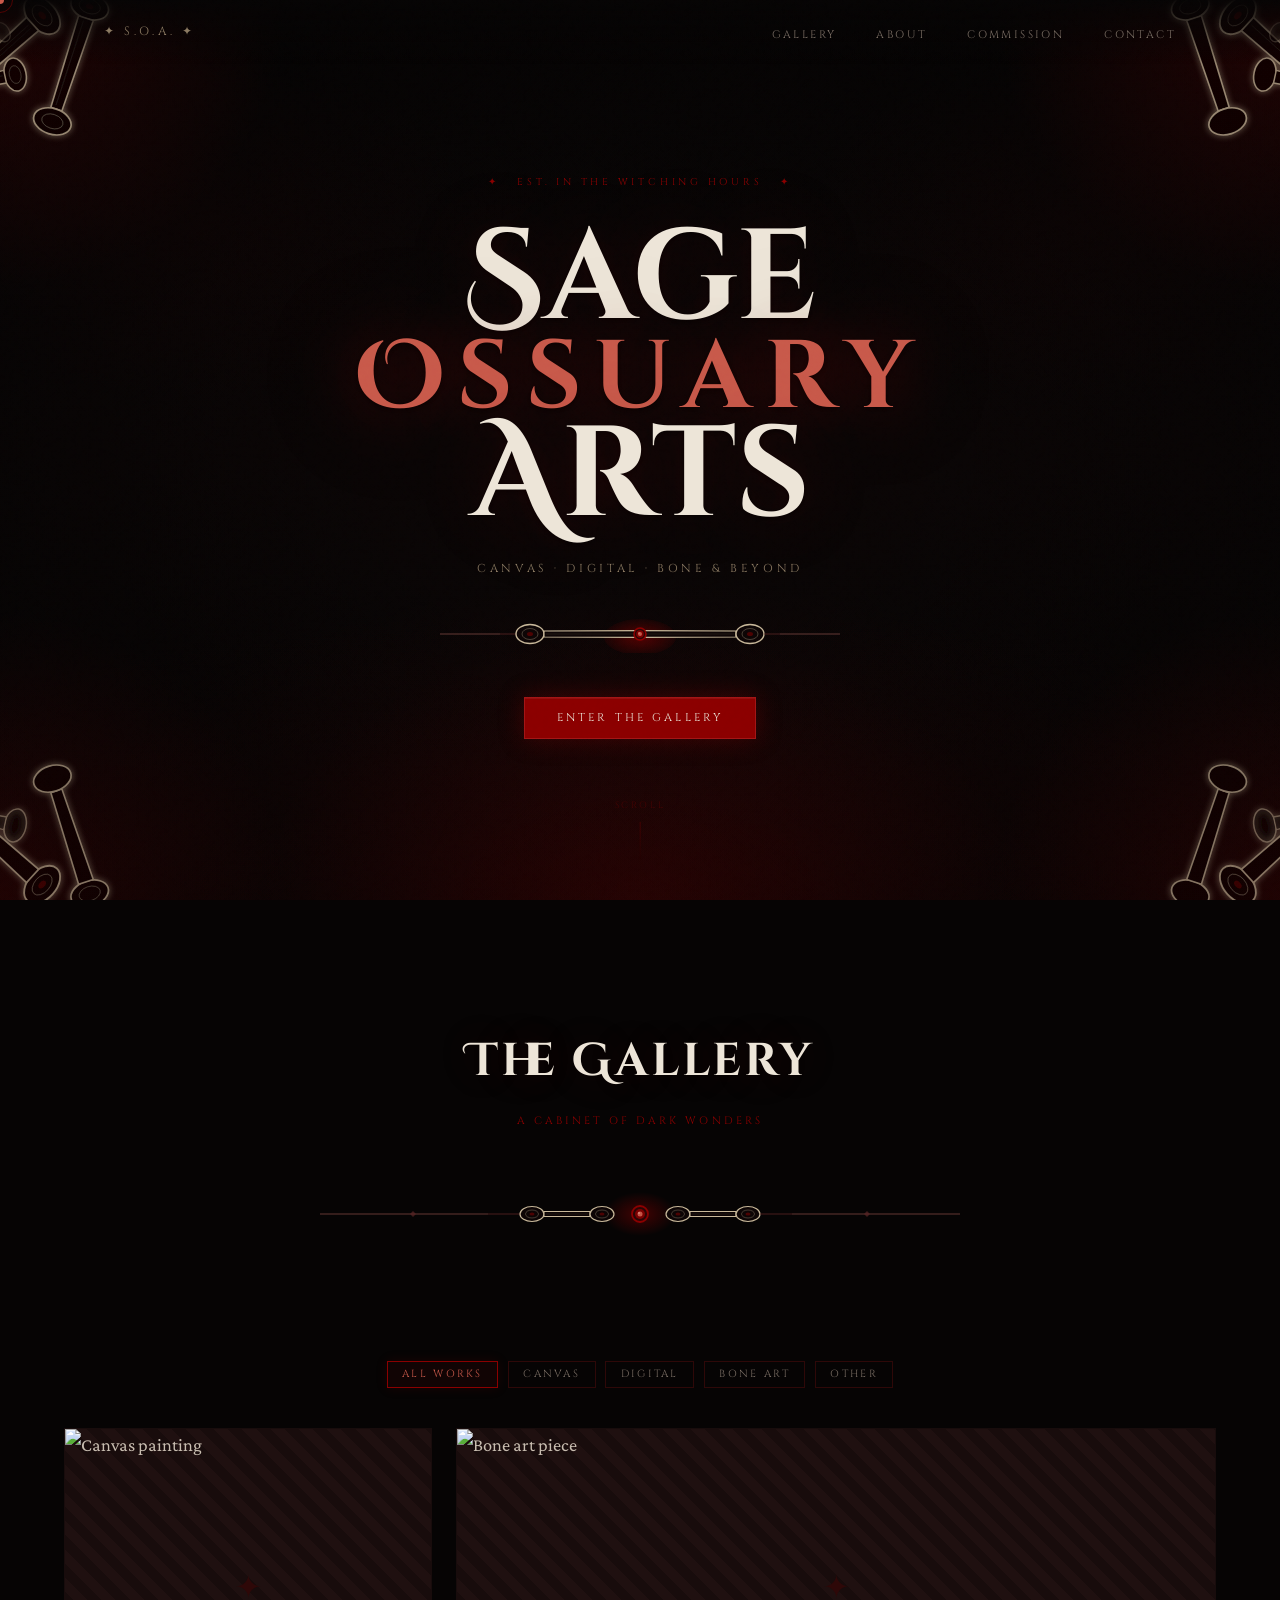
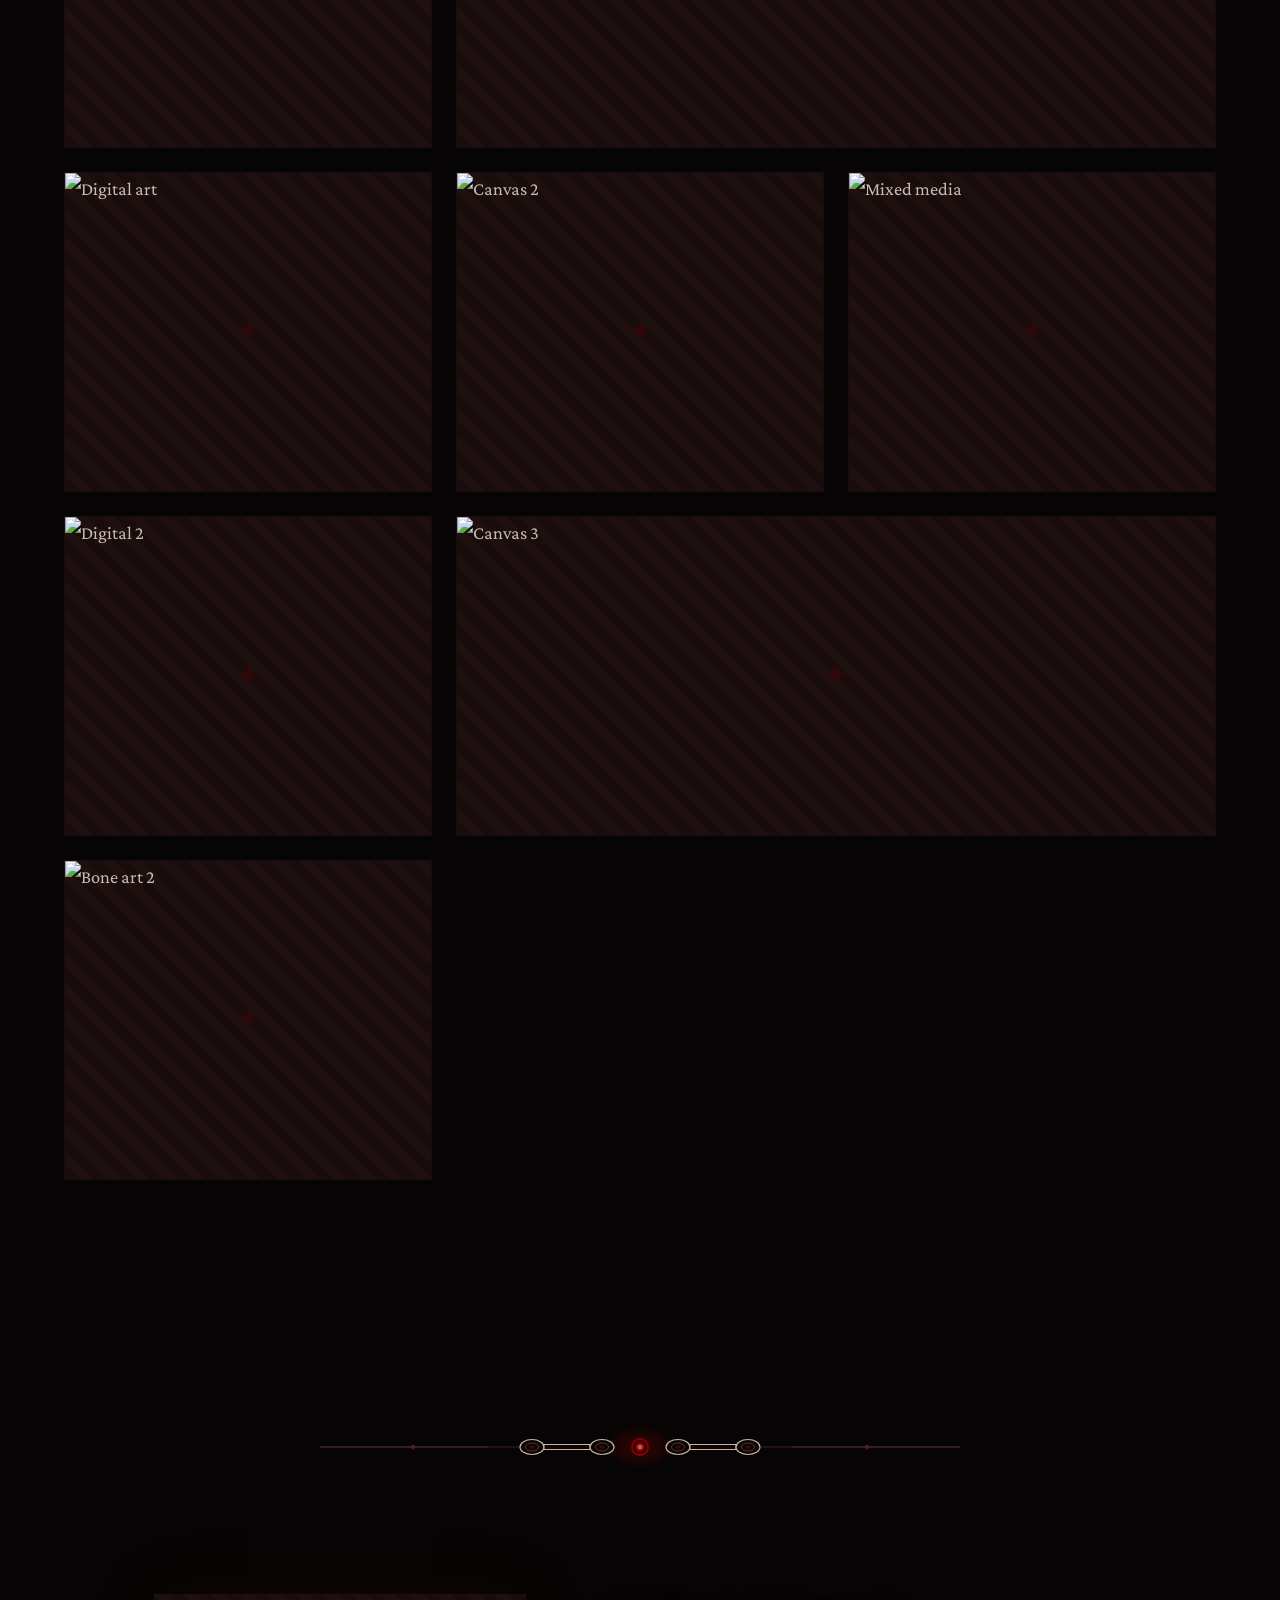
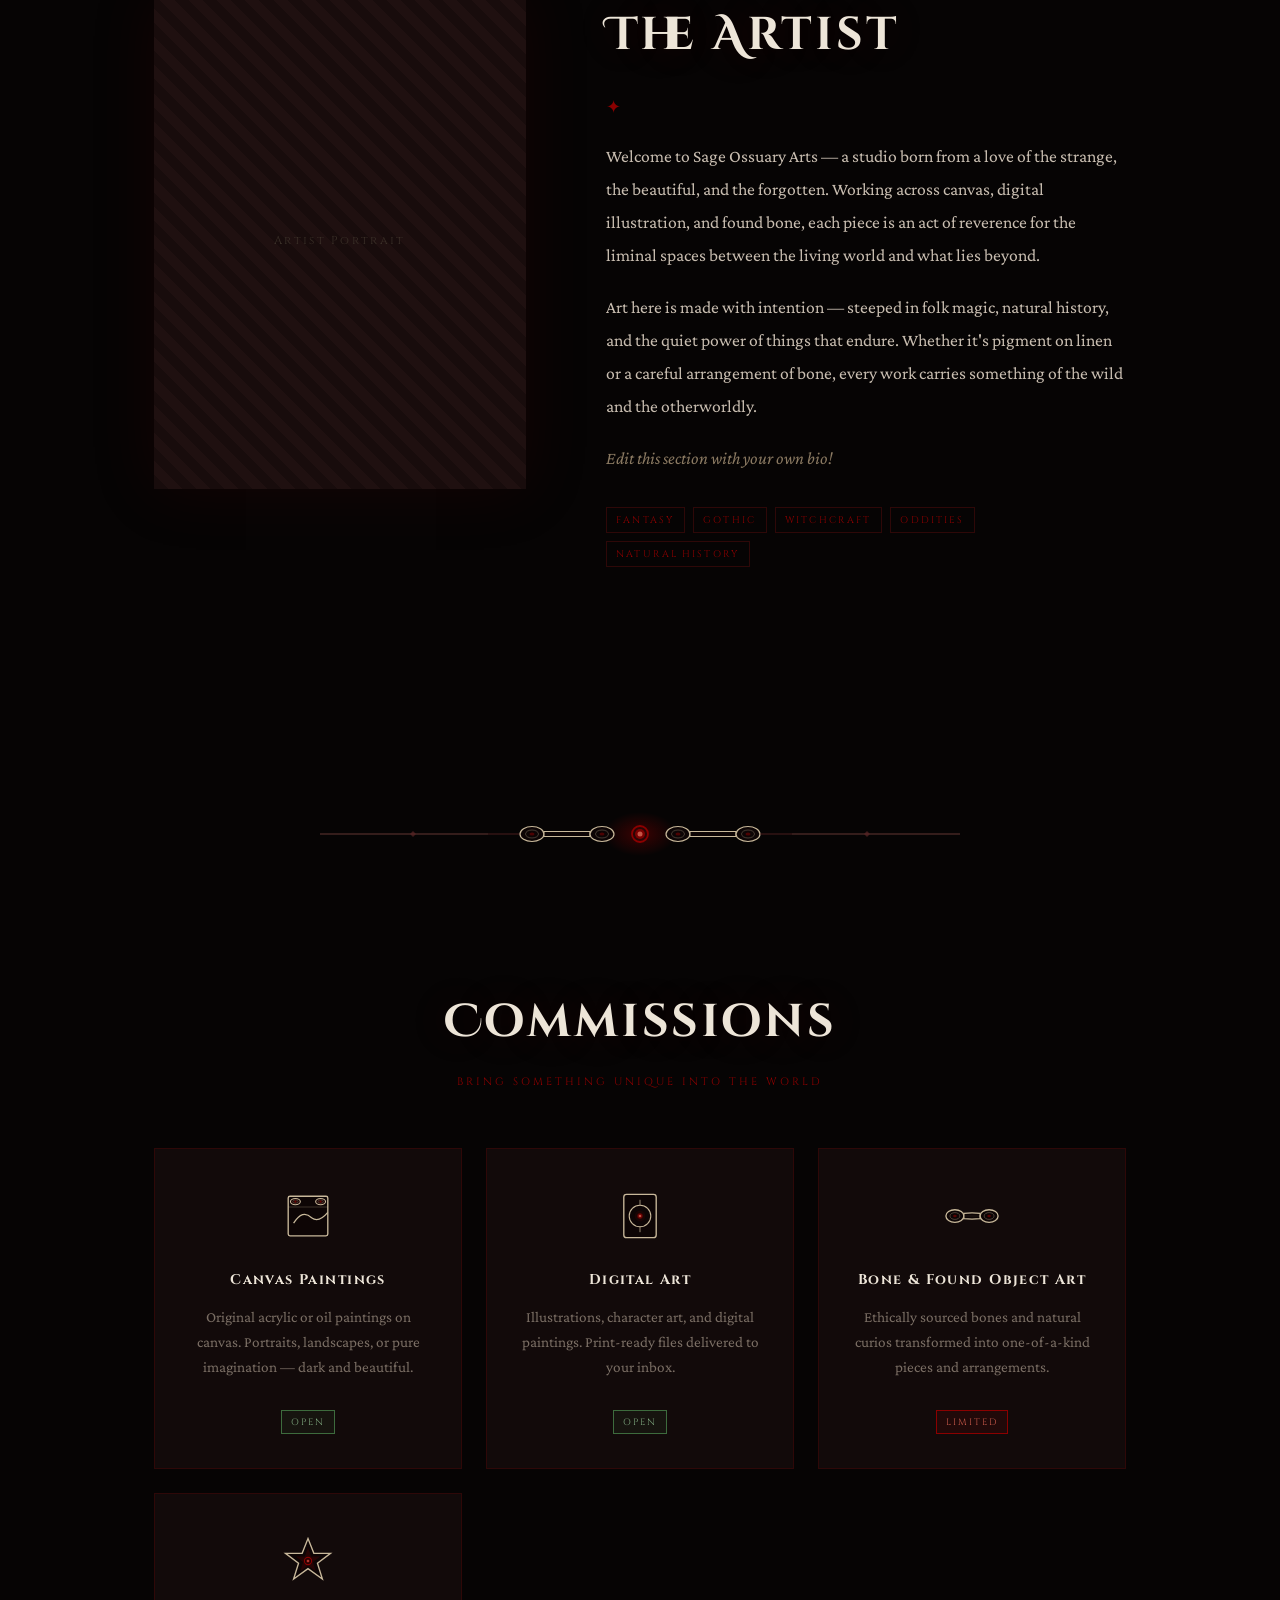
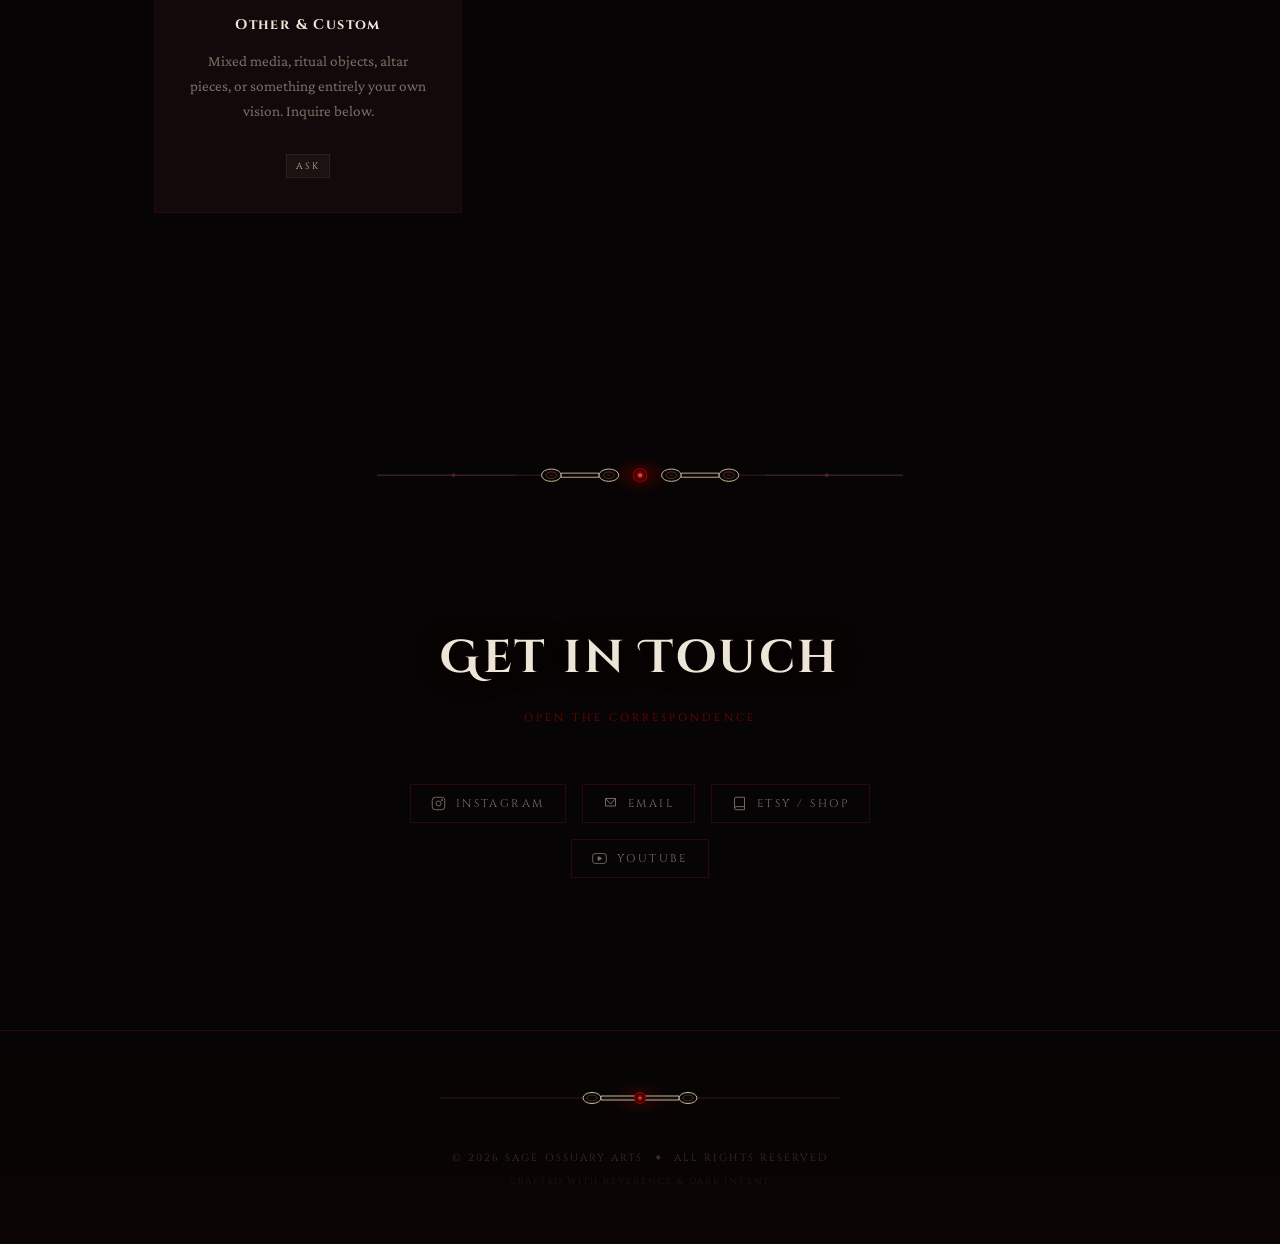
==== commit 3a94fde8: "Refactor HTML structure and improve semantics" ====
--- a/index.html
+++ b/index.html
@@ -232,14 +232,20 @@
         </svg>
       </div>
 
-      <a href="#gallery" class="hero-cta">Enter the Gallery</a>
-    </div>
+      <a href="#gallery" class="hero-cta"><span>Enter the Gallery</span></a>
+    </div>
+
+    <!-- fade-out at hero bottom — dissolves into page -->
+    <div class="hero-fade"></div>
 
     <div class="hero-scroll-hint">
       <span>scroll</span>
       <div class="scroll-line"></div>
     </div>
   </section>
+
+  <!-- ═══ PAGE BODY — unified canvas beneath all sections ═══ -->
+  <div class="page-body">
 
   <!-- GALLERY -->
   <section class="section gallery-section" id="gallery">
@@ -345,7 +351,9 @@
         </div>
       </div>
     </div>
-  </section>
+  </section><!-- /gallery -->
+
+  <div class="section-glow" aria-hidden="true"></div>
 
   <!-- ABOUT -->
   <section class="section about-section" id="about">
@@ -465,7 +473,9 @@
         </div>
       </div>
     </div>
-  </section>
+  </section><!-- /about -->
+
+  <div class="section-glow" aria-hidden="true"></div>
 
   <!-- COMMISSION -->
   <section class="section commission-section" id="commission">
@@ -575,7 +585,9 @@
         <span class="commission-status ask">Ask</span>
       </div>
     </div>
-  </section>
+  </section><!-- /commission -->
+
+  <div class="section-glow" aria-hidden="true"></div>
 
   <!-- CONTACT -->
   <section class="section contact-section" id="contact">
@@ -634,7 +646,9 @@
         </a>
       </div>
     </div>
-  </section>
+  </section><!-- /contact -->
+
+  </div><!-- /page-body -->
 
   <!-- FOOTER -->
   <footer class="footer">
--- a/style.css
+++ b/style.css
@@ -1,26 +1,33 @@
 /* ═══════════════════════════════════════════
-   SAGE OSSUARY ARTS — Stylesheet
-   Gothic · Witchy · Fantasy · Bone
+   SAGE OSSUARY ARTS — Stylesheet v2
+   Red · Black · Bone · Gothic
 ════════════════════════════════════════════ */
 
-/* ─── Variables ─── */
 :root {
-  --black:       #0a0906;
-  --deep:        #100e0b;
-  --surface:     #161310;
-  --surface-2:   #1e1a15;
-  --surface-3:   #26211a;
+  /* Core blacks — deep, near-absolute */
+  --black:       #060404;
+  --deep:        #0d0808;
+  --surface:     #120a0a;
+  --surface-2:   #180c0c;
+  --surface-3:   #1f1010;
+
+  /* Blood reds */
+  --red:         #8b0000;
+  --red-mid:     #a31515;
+  --red-bright:  #c8594a;
+  --red-glow:    #6b0000;
+  --red-faint:   #2e0808;
+
+  /* Aged bone ivory */
   --bone:        #c8b89a;
   --bone-dim:    #8b7a62;
-  --bone-faint:  #3d3228;
-  --amber:       #8b6b3d;
-  --amber-glow:  #b8853e;
-  --sage:        #5c7a5c;
-  --sage-light:  #7fa87f;
-  --text:        #d4c9b8;
-  --text-dim:    #8a8070;
-  --text-faint:  #4a4438;
-  --white:       #f0e8da;
+  --bone-faint:  #2e2018;
+
+  /* Text */
+  --text:        #c8bdb0;
+  --text-dim:    #7a6e64;
+  --text-faint:  #3a3028;
+  --white:       #ede5d8;
 
   --font-display: 'Cinzel Decorative', serif;
   --font-heading: 'Cinzel', serif;
@@ -29,8 +36,6 @@
   --nav-h: 64px;
   --section-pad: clamp(60px, 10vw, 120px);
   --gutter: clamp(20px, 5vw, 80px);
-  --radius: 3px;
-
   --ease-out-expo: cubic-bezier(0.16, 1, 0.3, 1);
 }
 
@@ -42,7 +47,7 @@
   color: var(--text);
   font-family: var(--font-body);
   font-size: 1.15rem;
-  line-height: 1.75;
+  line-height: 1.78;
   overflow-x: hidden;
   cursor: none;
 }
@@ -50,47 +55,52 @@
 img { display: block; width: 100%; height: 100%; object-fit: cover; }
 button { cursor: none; font-family: inherit; }
 
-/* ─── Noise texture overlay ─── */
+/* ─── Grain noise overlay ─── */
 body::before {
   content: '';
   position: fixed;
   inset: 0;
-  background-image: url("data:image/svg+xml,%3Csvg viewBox='0 0 200 200' xmlns='http://www.w3.org/2000/svg'%3E%3Cfilter id='noise'%3E%3CfeTurbulence type='fractalNoise' baseFrequency='0.9' numOctaves='4' stitchTiles='stitch'/%3E%3C/filter%3E%3Crect width='100%25' height='100%25' filter='url(%23noise)' opacity='1'/%3E%3C/svg%3E");
-  opacity: 0.025;
+  background-image: url("data:image/svg+xml,%3Csvg viewBox='0 0 200 200' xmlns='http://www.w3.org/2000/svg'%3E%3Cfilter id='n'%3E%3CfeTurbulence type='fractalNoise' baseFrequency='0.85' numOctaves='4' stitchTiles='stitch'/%3E%3C/filter%3E%3Crect width='100%25' height='100%25' filter='url(%23n)' opacity='1'/%3E%3C/svg%3E");
+  opacity: 0.028;
   pointer-events: none;
   z-index: 1000;
-}
-
-/* ═══════════ CUSTOM CURSOR ═══════════ */
+  mix-blend-mode: overlay;
+}
+
+/* ─── Scrollbar ─── */
+::-webkit-scrollbar { width: 5px; }
+::-webkit-scrollbar-track { background: var(--black); }
+::-webkit-scrollbar-thumb { background: var(--red-glow); }
+::-webkit-scrollbar-thumb:hover { background: var(--red); }
+
+/* ═══════════ CURSOR ═══════════ */
 .cursor {
   position: fixed;
-  width: 10px; height: 10px;
-  background: var(--bone);
+  width: 8px; height: 8px;
+  background: var(--red-bright);
   border-radius: 50%;
   pointer-events: none;
   z-index: 9999;
   transform: translate(-50%, -50%);
-  transition: width 0.2s, height 0.2s, background 0.2s;
-  mix-blend-mode: difference;
+  transition: width .2s, height .2s, background .2s;
 }
 .cursor-trail {
   position: fixed;
-  width: 28px; height: 28px;
-  border: 1px solid var(--bone-dim);
+  width: 26px; height: 26px;
+  border: 1px solid var(--red);
   border-radius: 50%;
   pointer-events: none;
   z-index: 9998;
   transform: translate(-50%, -50%);
-  transition: transform 0.12s var(--ease-out-expo), width 0.2s, height 0.2s;
-  opacity: 0.5;
-}
-body:has(a:hover, button:hover) .cursor { width: 16px; height: 16px; background: var(--amber-glow); }
-body:has(a:hover, button:hover) .cursor-trail { width: 44px; height: 44px; border-color: var(--amber); }
+  transition: transform .12s var(--ease-out-expo), width .2s, height .2s;
+  opacity: 0.55;
+}
+body:has(a:hover, button:hover) .cursor { width: 14px; height: 14px; background: var(--red-bright); }
+body:has(a:hover, button:hover) .cursor-trail { width: 40px; height: 40px; border-color: var(--red-mid); opacity: 0.7; }
 
 /* ═══════════ PARTICLES ═══════════ */
 .particles {
-  position: fixed;
-  inset: 0;
+  position: fixed; inset: 0;
   pointer-events: none;
   z-index: 1;
   overflow: hidden;
@@ -98,15 +108,14 @@
 .particle {
   position: absolute;
   width: 2px; height: 2px;
-  background: var(--bone);
   border-radius: 50%;
   opacity: 0;
   animation: drift linear infinite;
 }
 @keyframes drift {
   0%   { opacity: 0; transform: translateY(0) rotate(0deg); }
-  10%  { opacity: 0.4; }
-  90%  { opacity: 0.15; }
+  10%  { opacity: 0.35; }
+  90%  { opacity: 0.1; }
   100% { opacity: 0; transform: translateY(-100vh) rotate(360deg); }
 }
 
@@ -116,13 +125,13 @@
   top: 0; left: 0; right: 0;
   z-index: 500;
   height: var(--nav-h);
-  background: linear-gradient(to bottom, rgba(10,9,6,0.95) 0%, rgba(10,9,6,0) 100%);
-  transition: background 0.4s, backdrop-filter 0.4s;
+  background: linear-gradient(to bottom, rgba(6,4,4,0.97) 0%, rgba(6,4,4,0) 100%);
+  transition: background .4s, backdrop-filter .4s;
 }
 .nav.scrolled {
-  background: rgba(10,9,6,0.92);
-  backdrop-filter: blur(12px);
-  border-bottom: 1px solid var(--bone-faint);
+  background: rgba(6,4,4,0.94);
+  backdrop-filter: blur(14px);
+  border-bottom: 1px solid var(--red-faint);
 }
 .nav-inner {
   max-width: 1200px;
@@ -135,25 +144,20 @@
 }
 .nav-logo {
   font-family: var(--font-heading);
-  font-size: 0.8rem;
-  letter-spacing: 0.25em;
-  color: var(--bone);
-  opacity: 0.8;
-  transition: opacity 0.2s;
-}
-.nav-logo:hover { opacity: 1; }
-.nav-links {
-  list-style: none;
-  display: flex;
-  gap: 2.5rem;
-}
+  font-size: 0.75rem;
+  letter-spacing: 0.3em;
+  color: var(--bone-dim);
+  transition: color .2s;
+}
+.nav-logo:hover { color: var(--bone); }
+.nav-links { list-style: none; display: flex; gap: 2.5rem; }
 .nav-links a {
   font-family: var(--font-heading);
-  font-size: 0.72rem;
-  letter-spacing: 0.2em;
+  font-size: 0.68rem;
+  letter-spacing: 0.22em;
   text-transform: uppercase;
   color: var(--text-dim);
-  transition: color 0.2s;
+  transition: color .2s;
   position: relative;
 }
 .nav-links a::after {
@@ -161,148 +165,136 @@
   position: absolute;
   bottom: -3px; left: 0; right: 100%;
   height: 1px;
-  background: var(--bone);
-  transition: right 0.3s var(--ease-out-expo);
-}
-.nav-links a:hover { color: var(--bone); }
+  background: var(--red-mid);
+  transition: right .3s var(--ease-out-expo);
+}
+.nav-links a:hover { color: var(--red-bright); }
 .nav-links a:hover::after { right: 0; }
 
 .nav-burger {
-  display: none;
-  flex-direction: column;
-  gap: 5px;
-  background: none;
-  border: none;
-  padding: 4px;
+  display: none; flex-direction: column; gap: 5px;
+  background: none; border: none; padding: 4px;
 }
 .nav-burger span {
-  display: block;
-  width: 24px; height: 1px;
+  display: block; width: 24px; height: 1px;
   background: var(--bone-dim);
-  transition: transform 0.3s, opacity 0.3s;
+  transition: transform .3s, opacity .3s;
 }
 .nav-mobile {
-  display: none;
-  flex-direction: column;
-  align-items: center;
-  gap: 1.5rem;
+  display: none; flex-direction: column; align-items: center; gap: 1.5rem;
   padding: 2rem;
-  background: rgba(10,9,6,0.96);
-  border-bottom: 1px solid var(--bone-faint);
+  background: rgba(6,4,4,0.97);
+  border-bottom: 1px solid var(--red-faint);
 }
 .nav-mobile-link {
   font-family: var(--font-heading);
-  font-size: 0.8rem;
-  letter-spacing: 0.2em;
-  text-transform: uppercase;
-  color: var(--text-dim);
-  transition: color 0.2s;
-}
-.nav-mobile-link:hover { color: var(--bone); }
+  font-size: 0.75rem; letter-spacing: 0.2em; text-transform: uppercase;
+  color: var(--text-dim); transition: color .2s;
+}
+.nav-mobile-link:hover { color: var(--red-bright); }
 .nav.mobile-open .nav-mobile { display: flex; }
 
 /* ═══════════ HERO ═══════════ */
 .hero {
   position: relative;
   min-height: 100svh;
-  display: flex;
-  align-items: center;
-  justify-content: center;
+  display: flex; align-items: center; justify-content: center;
   overflow: hidden;
 }
-
 .hero-bg {
+  position: absolute; inset: 0;
+  background:
+    radial-gradient(ellipse 70% 55% at 50% 100%, rgba(100,0,0,0.18) 0%, transparent 65%),
+    radial-gradient(ellipse 40% 35% at 15% 25%,  rgba(80,0,0,0.08)  0%, transparent 55%),
+    radial-gradient(ellipse 40% 35% at 85% 25%,  rgba(80,0,0,0.08)  0%, transparent 55%),
+    linear-gradient(180deg, var(--black) 0%, #0a0505 50%, var(--black) 100%);
+}
+.hero-blood-glow {
   position: absolute;
-  inset: 0;
-  background:
-    radial-gradient(ellipse 80% 60% at 50% 100%, rgba(139,107,61,0.12) 0%, transparent 60%),
-    radial-gradient(ellipse 60% 40% at 20% 30%, rgba(92,122,92,0.06) 0%, transparent 50%),
-    radial-gradient(ellipse 50% 50% at 80% 20%, rgba(92,122,92,0.04) 0%, transparent 50%),
-    linear-gradient(180deg, var(--black) 0%, #0d0b08 50%, #0a0906 100%);
+  bottom: 0; left: 50%; transform: translateX(-50%);
+  width: 60%; height: 30%;
+  background: radial-gradient(ellipse at bottom, rgba(139,0,0,0.14) 0%, transparent 70%);
+  pointer-events: none;
 }
 .hero-vignette {
-  position: absolute;
-  inset: 0;
-  background: radial-gradient(ellipse 70% 70% at 50% 50%, transparent 30%, rgba(5,4,3,0.7) 100%);
+  position: absolute; inset: 0;
+  background: radial-gradient(ellipse 75% 75% at 50% 50%, transparent 25%, rgba(3,2,2,0.75) 100%);
 }
 .hero-fog {
   position: absolute;
   width: 200%; height: 60%;
-  background: radial-gradient(ellipse 60% 80% at 50% 100%, rgba(200,184,154,0.03) 0%, transparent 70%);
+  background: radial-gradient(ellipse 60% 80% at 50% 100%, rgba(100,0,0,0.04) 0%, transparent 70%);
   bottom: 0; left: -50%;
-  animation: fogDrift 20s ease-in-out infinite alternate;
-}
-.hero-fog.fog-2 { animation-duration: 28s; animation-direction: alternate-reverse; opacity: 0.6; }
+  animation: fogDrift 22s ease-in-out infinite alternate;
+}
+.hero-fog.fog-2 { animation-duration: 30s; animation-direction: alternate-reverse; opacity: 0.6; }
 @keyframes fogDrift {
   from { transform: translateX(-3%) scaleY(1); }
-  to   { transform: translateX(3%) scaleY(1.1); }
+  to   { transform: translateX(3%) scaleY(1.12); }
 }
 
 .hero-bone-frame {
-  position: absolute;
-  inset: 0;
+  position: absolute; inset: 0;
   width: 100%; height: 100%;
   pointer-events: none;
 }
 
 .hero-content {
-  position: relative;
-  z-index: 2;
+  position: relative; z-index: 2;
   text-align: center;
   padding: calc(var(--nav-h) + 40px) var(--gutter) 80px;
-  max-width: 800px;
+  max-width: 820px;
   animation: heroReveal 1.4s var(--ease-out-expo) both;
 }
 @keyframes heroReveal {
-  from { opacity: 0; transform: translateY(30px); }
+  from { opacity: 0; transform: translateY(28px); }
   to   { opacity: 1; transform: translateY(0); }
 }
 
 .hero-eyebrow {
   font-family: var(--font-heading);
-  font-size: 0.65rem;
-  letter-spacing: 0.35em;
-  text-transform: uppercase;
-  color: var(--bone-dim);
+  font-size: 0.62rem; letter-spacing: 0.38em; text-transform: uppercase;
+  color: var(--red);
   margin-bottom: 2rem;
   animation: heroReveal 1.4s 0.1s var(--ease-out-expo) both;
 }
-
 .hero-title {
-  display: flex;
-  flex-direction: column;
-  line-height: 0.9;
-  margin-bottom: 1.5rem;
+  display: flex; flex-direction: column;
+  line-height: 0.88;
+  margin-bottom: 1.6rem;
 }
 .hero-title-line {
   font-family: var(--font-display);
   font-size: clamp(3.5rem, 10vw, 8rem);
   color: var(--white);
-  text-shadow: 0 0 60px rgba(200,184,154,0.15), 0 2px 4px rgba(0,0,0,0.8);
+  text-shadow:
+    0 0 80px rgba(139,0,0,0.2),
+    0 0 20px rgba(139,0,0,0.1),
+    0 2px 6px rgba(0,0,0,0.9);
   animation: heroReveal 1.4s var(--ease-out-expo) both;
 }
 .hero-title-line:nth-child(1) { animation-delay: 0.15s; }
 .hero-title-line:nth-child(2) { animation-delay: 0.25s; }
 .hero-title-line:nth-child(3) { animation-delay: 0.35s; }
 .hero-title-line.accent {
-  color: var(--bone);
-  font-size: clamp(2.5rem, 7.5vw, 6.5rem);
-  letter-spacing: 0.12em;
-}
-
+  color: var(--red-bright);
+  font-size: clamp(2.4rem, 7.5vw, 6.2rem);
+  letter-spacing: 0.14em;
+  text-shadow:
+    0 0 60px rgba(139,0,0,0.5),
+    0 0 120px rgba(139,0,0,0.25),
+    0 2px 6px rgba(0,0,0,0.9);
+}
 .hero-tagline {
   font-family: var(--font-heading);
-  font-size: 0.75rem;
-  letter-spacing: 0.3em;
-  text-transform: uppercase;
+  font-size: 0.72rem; letter-spacing: 0.32em; text-transform: uppercase;
   color: var(--bone-dim);
-  margin-bottom: 2rem;
+  margin-bottom: 2.2rem;
   animation: heroReveal 1.4s 0.4s var(--ease-out-expo) both;
 }
-
 .hero-divider {
-  width: min(320px, 80%);
-  margin: 0 auto 2.5rem;
+  width: min(400px, 85%);
+  margin: 0 auto 2.8rem;
   animation: heroReveal 1.4s 0.5s var(--ease-out-expo) both;
 }
 .hero-divider svg { width: 100%; display: block; }
@@ -310,63 +302,49 @@
 .hero-cta {
   display: inline-block;
   font-family: var(--font-heading);
-  font-size: 0.72rem;
-  letter-spacing: 0.25em;
-  text-transform: uppercase;
-  color: var(--black);
-  background: var(--bone);
-  padding: 0.85em 2.5em;
-  border: 1px solid var(--bone);
-  position: relative;
-  overflow: hidden;
-  transition: color 0.3s, background 0.3s;
-  animation: heroReveal 1.4s 0.6s var(--ease-out-expo) both;
+  font-size: 0.7rem; letter-spacing: 0.28em; text-transform: uppercase;
+  color: var(--white);
+  background: var(--red);
+  padding: 0.9em 2.8em;
+  border: 1px solid var(--red-mid);
+  position: relative; overflow: hidden;
+  transition: color .3s, box-shadow .3s;
+  animation: heroReveal 1.4s 0.62s var(--ease-out-expo) both;
+  box-shadow: 0 0 24px rgba(139,0,0,0.35), inset 0 1px 0 rgba(255,255,255,0.06);
 }
 .hero-cta::before {
   content: '';
-  position: absolute;
-  inset: 0;
-  background: var(--amber);
+  position: absolute; inset: 0;
+  background: var(--red-mid);
   transform: scaleX(0);
   transform-origin: left;
-  transition: transform 0.4s var(--ease-out-expo);
-}
-.hero-cta:hover { color: var(--white); border-color: var(--amber); }
+  transition: transform .4s var(--ease-out-expo);
+}
+.hero-cta:hover { box-shadow: 0 0 40px rgba(200,89,74,0.5), inset 0 1px 0 rgba(255,255,255,0.08); }
 .hero-cta:hover::before { transform: scaleX(1); }
-.hero-cta span, .hero-cta { position: relative; z-index: 1; }
+.hero-cta, .hero-cta::before { z-index: 1; }
 
 .hero-scroll-hint {
-  position: absolute;
-  bottom: 2.5rem;
-  left: 50%;
-  transform: translateX(-50%);
-  display: flex;
-  flex-direction: column;
-  align-items: center;
-  gap: 0.5rem;
-  opacity: 0.4;
+  position: absolute; bottom: 2.5rem; left: 50%; transform: translateX(-50%);
+  display: flex; flex-direction: column; align-items: center; gap: 0.5rem;
+  opacity: 0.35;
   animation: fadeIn 2s 1.2s both;
 }
 .hero-scroll-hint span {
   font-family: var(--font-heading);
-  font-size: 0.6rem;
-  letter-spacing: 0.25em;
-  text-transform: uppercase;
-  color: var(--bone-dim);
+  font-size: 0.58rem; letter-spacing: 0.28em; text-transform: uppercase;
+  color: var(--red);
 }
 .scroll-line {
-  width: 1px; height: 40px;
-  background: linear-gradient(to bottom, var(--bone-dim), transparent);
+  width: 1px; height: 38px;
+  background: linear-gradient(to bottom, var(--red), transparent);
   animation: scrollPulse 2s ease-in-out infinite;
 }
 @keyframes scrollPulse {
-  0%, 100% { transform: scaleY(1); opacity: 0.4; }
-  50%       { transform: scaleY(1.2); opacity: 0.7; }
-}
-@keyframes fadeIn {
-  from { opacity: 0; }
-  to   { opacity: 0.4; }
-}
+  0%, 100% { transform: scaleY(1); opacity: 0.35; }
+  50%       { transform: scaleY(1.25); opacity: 0.7; }
+}
+@keyframes fadeIn { from { opacity: 0; } to { opacity: 0.35; } }
 
 /* ═══════════ SECTIONS ═══════════ */
 .section {
@@ -375,31 +353,26 @@
   margin: 0 auto;
   position: relative;
 }
-
-.section-header {
-  text-align: center;
-  margin-bottom: 3.5rem;
-}
+.section-header { text-align: center; margin-bottom: 3.5rem; }
 .section-title {
   font-family: var(--font-display);
-  font-size: clamp(1.8rem, 4vw, 3rem);
+  font-size: clamp(1.8rem, 4vw, 2.9rem);
   color: var(--white);
   letter-spacing: 0.06em;
   margin-bottom: 0.4rem;
+  text-shadow: 0 0 40px rgba(139,0,0,0.2);
 }
 .section-title.left { text-align: left; }
 .section-sub {
   font-family: var(--font-heading);
-  font-size: 0.7rem;
-  letter-spacing: 0.25em;
-  text-transform: uppercase;
-  color: var(--bone-dim);
-  margin-top: 0.5rem;
+  font-size: 0.67rem; letter-spacing: 0.28em; text-transform: uppercase;
+  color: var(--red);
+  margin-top: 0.6rem;
 }
 
 /* ═══════════ BONE DIVIDER ═══════════ */
 .bone-divider {
-  width: min(600px, 90%);
+  width: min(640px, 92%);
   margin: 0 auto var(--section-pad);
   display: block;
 }
@@ -410,27 +383,23 @@
 .gallery-section { max-width: 1300px; }
 
 .gallery-filters {
-  display: flex;
-  flex-wrap: wrap;
-  gap: 0.6rem;
-  justify-content: center;
-  margin-bottom: 2.5rem;
+  display: flex; flex-wrap: wrap; gap: 0.6rem;
+  justify-content: center; margin-bottom: 2.5rem;
 }
 .filter-btn {
   font-family: var(--font-heading);
-  font-size: 0.68rem;
-  letter-spacing: 0.2em;
-  text-transform: uppercase;
+  font-size: 0.65rem; letter-spacing: 0.22em; text-transform: uppercase;
   color: var(--text-dim);
   background: transparent;
-  border: 1px solid var(--bone-faint);
+  border: 1px solid var(--red-faint);
   padding: 0.5em 1.4em;
-  transition: color 0.2s, border-color 0.2s, background 0.2s;
+  transition: color .2s, border-color .2s, background .2s, box-shadow .2s;
 }
 .filter-btn:hover, .filter-btn.active {
-  color: var(--bone);
-  border-color: var(--bone-dim);
-  background: rgba(200,184,154,0.05);
+  color: var(--red-bright);
+  border-color: var(--red);
+  background: rgba(139,0,0,0.08);
+  box-shadow: 0 0 12px rgba(139,0,0,0.15);
 }
 
 .gallery-grid {
@@ -439,314 +408,202 @@
   gap: 1.5rem;
   grid-auto-rows: 320px;
 }
-.gallery-card.featured {
-  grid-column: span 2;
-  grid-row: span 1;
-}
-
+.gallery-card.featured { grid-column: span 2; }
 .gallery-card {
-  position: relative;
-  overflow: hidden;
+  position: relative; overflow: hidden;
   background: var(--surface-2);
-  transition: transform 0.4s var(--ease-out-expo);
-}
-.gallery-card:hover { transform: translateY(-4px); }
-
-.gallery-card-img-wrap {
-  position: absolute;
-  inset: 0;
-}
-.gallery-card-img-wrap img {
-  transition: transform 0.7s var(--ease-out-expo);
-}
+  border: 1px solid transparent;
+  transition: transform .4s var(--ease-out-expo), border-color .3s, box-shadow .3s;
+}
+.gallery-card:hover {
+  transform: translateY(-5px);
+  border-color: var(--red-faint);
+  box-shadow: 0 8px 32px rgba(100,0,0,0.2), 0 0 0 1px rgba(139,0,0,0.1);
+}
+.gallery-card-img-wrap { position: absolute; inset: 0; }
+.gallery-card-img-wrap img { transition: transform .7s var(--ease-out-expo); }
 .gallery-card:hover img { transform: scale(1.06); }
 
-/* placeholder when no image loaded */
 .gallery-card-img-wrap.img-placeholder {
-  display: flex;
-  align-items: center;
-  justify-content: center;
+  display: flex; align-items: center; justify-content: center;
   background:
-    repeating-linear-gradient(
-      45deg,
-      var(--surface-2),
-      var(--surface-2) 10px,
-      var(--surface-3) 10px,
-      var(--surface-3) 20px
-    );
+    repeating-linear-gradient(45deg, var(--surface-2), var(--surface-2) 10px, var(--surface-3) 10px, var(--surface-3) 20px);
 }
 .gallery-card-img-wrap.img-placeholder::after {
-  content: '✦';
-  font-size: 2rem;
-  color: var(--bone-faint);
-  position: absolute;
+  content: '✦'; font-size: 2rem; color: var(--red-faint); position: absolute;
 }
 
 .gallery-card-overlay {
-  position: absolute;
-  inset: 0;
-  background: linear-gradient(to top, rgba(5,4,3,0.9) 0%, transparent 60%);
-  display: flex;
-  flex-direction: column;
-  justify-content: flex-end;
+  position: absolute; inset: 0;
+  background: linear-gradient(to top, rgba(3,1,1,0.92) 0%, rgba(139,0,0,0.08) 40%, transparent 70%);
+  display: flex; flex-direction: column; justify-content: flex-end;
   padding: 1.25rem 1.4rem;
   opacity: 0;
-  transition: opacity 0.3s;
+  transition: opacity .3s;
 }
 .gallery-card:hover .gallery-card-overlay { opacity: 1; }
-
 .gallery-card-type {
   font-family: var(--font-heading);
-  font-size: 0.6rem;
-  letter-spacing: 0.25em;
-  text-transform: uppercase;
-  color: var(--bone-dim);
-  margin-bottom: 0.3rem;
+  font-size: 0.58rem; letter-spacing: 0.28em; text-transform: uppercase;
+  color: var(--red-mid); margin-bottom: 0.3rem;
 }
 .gallery-card-title {
   font-family: var(--font-heading);
-  font-size: 1rem;
-  color: var(--white);
-  letter-spacing: 0.04em;
-}
-
-/* ─── hidden/shown via filter ─── */
-.gallery-card.hidden {
-  display: none;
-}
+  font-size: 0.95rem; color: var(--white); letter-spacing: 0.04em;
+}
+.gallery-card.hidden { display: none; }
 
 /* ═══════════ ABOUT ═══════════ */
 .about-section { max-width: 1100px; }
-
 .about-inner {
-  display: grid;
-  grid-template-columns: 1fr 1.4fr;
-  gap: 5rem;
-  align-items: start;
-}
-
-.about-image-wrap { position: relative; }
+  display: grid; grid-template-columns: 1fr 1.4fr;
+  gap: 5rem; align-items: start;
+}
 .about-image-frame {
-  position: relative;
-  aspect-ratio: 3/4;
-  overflow: hidden;
+  position: relative; aspect-ratio: 3/4; overflow: hidden;
   background: var(--surface-2);
+  box-shadow: 0 0 60px rgba(100,0,0,0.15);
 }
 .about-image-frame img { position: absolute; inset: 0; }
 .about-image-frame.img-placeholder::after {
   content: 'Artist Portrait';
-  position: absolute;
-  inset: 0;
-  display: flex;
-  align-items: center;
-  justify-content: center;
-  font-family: var(--font-heading);
-  font-size: 0.75rem;
-  letter-spacing: 0.2em;
-  color: var(--text-faint);
-  background: repeating-linear-gradient(
-    45deg,
-    var(--surface-2),
-    var(--surface-2) 10px,
-    var(--surface-3) 10px,
-    var(--surface-3) 20px
-  );
-}
-
+  position: absolute; inset: 0;
+  display: flex; align-items: center; justify-content: center;
+  font-family: var(--font-heading); font-size: 0.72rem;
+  letter-spacing: 0.2em; color: var(--text-faint);
+  background: repeating-linear-gradient(45deg, var(--surface-2), var(--surface-2) 10px, var(--surface-3) 10px, var(--surface-3) 20px);
+}
 .frame-ornament {
-  position: absolute;
-  width: 44px; height: 44px;
-  color: var(--bone);
-}
-.frame-ornament.tl { top: -10px; left: -10px; }
-.frame-ornament.tr { top: -10px; right: -10px; }
-.frame-ornament.bl { bottom: -10px; left: -10px; }
-.frame-ornament.br { bottom: -10px; right: -10px; }
-
-.about-rune {
-  font-size: 1.2rem;
-  color: var(--amber);
-  margin: 1rem 0;
-}
+  position: absolute; width: 56px; height: 56px;
+}
+.frame-ornament.tl { top: -12px; left: -12px; }
+.frame-ornament.tr { top: -12px; right: -12px; }
+.frame-ornament.bl { bottom: -12px; left: -12px; }
+.frame-ornament.br { bottom: -12px; right: -12px; }
+
+.about-rune { font-size: 1.1rem; color: var(--red); margin: 1rem 0; }
 .about-body {
-  font-size: 1.1rem;
-  color: var(--text);
-  line-height: 1.85;
-  margin-bottom: 1.2rem;
+  font-size: 1.1rem; color: var(--text); line-height: 1.88; margin-bottom: 1.2rem;
 }
 .about-body em { color: var(--bone-dim); font-style: italic; }
-
 .about-tags {
-  display: flex;
-  flex-wrap: wrap;
-  gap: 0.5rem;
-  margin-top: 2rem;
+  display: flex; flex-wrap: wrap; gap: 0.5rem; margin-top: 2rem;
 }
 .tag {
   font-family: var(--font-heading);
-  font-size: 0.62rem;
-  letter-spacing: 0.2em;
-  text-transform: uppercase;
-  color: var(--bone-dim);
-  border: 1px solid var(--bone-faint);
+  font-size: 0.6rem; letter-spacing: 0.22em; text-transform: uppercase;
+  color: var(--red);
+  border: 1px solid var(--red-faint);
   padding: 0.35em 1em;
-}
+  transition: border-color .2s, color .2s, background .2s;
+}
+.tag:hover { border-color: var(--red-mid); background: rgba(139,0,0,0.08); }
 
 /* ═══════════ COMMISSION ═══════════ */
 .commission-section { max-width: 1100px; }
-
 .commission-grid {
-  display: grid;
-  grid-template-columns: repeat(auto-fit, minmax(230px, 1fr));
-  gap: 1.5rem;
-  margin-top: 1rem;
-}
-
+  display: grid; grid-template-columns: repeat(auto-fit, minmax(230px, 1fr));
+  gap: 1.5rem; margin-top: 1rem;
+}
 .commission-card {
   background: var(--surface);
-  border: 1px solid var(--bone-faint);
+  border: 1px solid var(--red-faint);
   padding: 2.5rem 2rem 2rem;
-  text-align: center;
-  position: relative;
-  transition: border-color 0.3s, transform 0.3s var(--ease-out-expo);
-}
-.commission-card:hover {
-  border-color: var(--bone-dim);
-  transform: translateY(-4px);
+  text-align: center; position: relative;
+  transition: border-color .3s, transform .3s var(--ease-out-expo), box-shadow .3s;
 }
 .commission-card::before {
   content: '';
-  position: absolute;
-  top: 0; left: 0; right: 0;
-  height: 2px;
-  background: linear-gradient(to right, transparent, var(--bone-dim), transparent);
-  opacity: 0;
-  transition: opacity 0.3s;
+  position: absolute; top: 0; left: 0; right: 0; height: 2px;
+  background: linear-gradient(to right, transparent, var(--red), transparent);
+  opacity: 0; transition: opacity .3s;
+}
+.commission-card:hover {
+  border-color: var(--red);
+  transform: translateY(-4px);
+  box-shadow: 0 8px 36px rgba(100,0,0,0.18), 0 0 0 1px rgba(139,0,0,0.12);
 }
 .commission-card:hover::before { opacity: 1; }
-
-.commission-icon {
-  width: 56px;
-  height: 56px;
-  margin: 0 auto 1.5rem;
-}
+.commission-icon { width: 54px; height: 54px; margin: 0 auto 1.5rem; }
 .commission-icon svg { width: 100%; height: 100%; }
-
 .commission-card h3 {
-  font-family: var(--font-heading);
-  font-size: 0.9rem;
-  letter-spacing: 0.1em;
-  color: var(--white);
-  margin-bottom: 0.75rem;
+  font-family: var(--font-heading); font-size: 0.88rem;
+  letter-spacing: 0.1em; color: var(--white); margin-bottom: 0.7rem;
 }
 .commission-card p {
-  font-size: 0.95rem;
-  color: var(--text-dim);
-  line-height: 1.65;
-  margin-bottom: 1.5rem;
+  font-size: 0.95rem; color: var(--text-dim); line-height: 1.65; margin-bottom: 1.5rem;
 }
 .commission-status {
   display: inline-block;
-  font-family: var(--font-heading);
-  font-size: 0.6rem;
-  letter-spacing: 0.2em;
-  text-transform: uppercase;
+  font-family: var(--font-heading); font-size: 0.58rem;
+  letter-spacing: 0.22em; text-transform: uppercase;
   padding: 0.3em 1em;
-  border-radius: 0;
-}
-.commission-status.open    { color: var(--sage-light);  border: 1px solid var(--sage);     background: rgba(92,122,92,0.1); }
-.commission-status.limited { color: var(--amber-glow);  border: 1px solid var(--amber);    background: rgba(139,107,61,0.12); }
-.commission-status.ask     { color: var(--bone);        border: 1px solid var(--bone-dim); background: rgba(200,184,154,0.07); }
+}
+.commission-status.open    { color: #7fa87f; border: 1px solid #3d6b3d; background: rgba(63,107,63,0.1); }
+.commission-status.limited { color: var(--red-bright); border: 1px solid var(--red); background: rgba(139,0,0,0.12); }
+.commission-status.ask     { color: var(--bone); border: 1px solid var(--bone-faint); background: rgba(200,184,154,0.05); }
 
 /* ═══════════ CONTACT ═══════════ */
 .contact-section { max-width: 700px; }
-
 .contact-inner { text-align: center; margin-top: 2rem; }
 .contact-links {
-  display: flex;
-  flex-wrap: wrap;
-  gap: 1rem;
-  justify-content: center;
+  display: flex; flex-wrap: wrap; gap: 1rem; justify-content: center;
 }
 .contact-link {
-  display: inline-flex;
-  align-items: center;
-  gap: 0.6rem;
-  font-family: var(--font-heading);
-  font-size: 0.72rem;
-  letter-spacing: 0.2em;
-  text-transform: uppercase;
+  display: inline-flex; align-items: center; gap: 0.6rem;
+  font-family: var(--font-heading);
+  font-size: 0.7rem; letter-spacing: 0.22em; text-transform: uppercase;
   color: var(--text-dim);
-  border: 1px solid var(--bone-faint);
+  border: 1px solid var(--red-faint);
   padding: 0.75em 1.8em;
-  transition: color 0.2s, border-color 0.2s, background 0.2s;
-}
-.contact-link svg { width: 16px; height: 16px; flex-shrink: 0; }
+  transition: color .2s, border-color .2s, background .2s, box-shadow .2s;
+}
+.contact-link svg { width: 15px; height: 15px; flex-shrink: 0; }
 .contact-link:hover {
-  color: var(--bone);
-  border-color: var(--bone-dim);
-  background: rgba(200,184,154,0.05);
+  color: var(--red-bright);
+  border-color: var(--red);
+  background: rgba(139,0,0,0.08);
+  box-shadow: 0 0 16px rgba(139,0,0,0.15);
 }
 
 /* ═══════════ FOOTER ═══════════ */
 .footer {
   text-align: center;
   padding: 3rem var(--gutter);
-  border-top: 1px solid var(--bone-faint);
+  border-top: 1px solid var(--red-faint);
   margin-top: 2rem;
+  background: linear-gradient(to top, rgba(139,0,0,0.04) 0%, transparent 100%);
 }
 .footer-text {
-  font-family: var(--font-heading);
-  font-size: 0.68rem;
-  letter-spacing: 0.18em;
-  text-transform: uppercase;
-  color: var(--text-faint);
-  margin-bottom: 0.4rem;
-}
-.footer-text.small { font-size: 0.58rem; opacity: 0.5; }
+  font-family: var(--font-heading); font-size: 0.65rem;
+  letter-spacing: 0.2em; text-transform: uppercase;
+  color: var(--text-faint); margin-bottom: 0.4rem;
+}
+.footer-text.small { font-size: 0.56rem; opacity: 0.45; }
 
 /* ═══════════ SCROLL REVEAL ═══════════ */
 .reveal {
   opacity: 0;
-  transform: translateY(24px);
-  transition: opacity 0.8s var(--ease-out-expo), transform 0.8s var(--ease-out-expo);
-}
-.reveal.visible {
-  opacity: 1;
-  transform: translateY(0);
-}
+  transform: translateY(22px);
+  transition: opacity .85s var(--ease-out-expo), transform .85s var(--ease-out-expo);
+}
+.reveal.visible { opacity: 1; transform: translateY(0); }
 
 /* ═══════════ RESPONSIVE ═══════════ */
 @media (max-width: 900px) {
   .nav-links { display: none; }
   .nav-burger { display: flex; }
-
-  .about-inner {
-    grid-template-columns: 1fr;
-    gap: 3rem;
-  }
+  .about-inner { grid-template-columns: 1fr; gap: 3rem; }
   .about-image-frame { max-width: 360px; margin: 0 auto; }
   .section-title.left { text-align: center; }
   .about-rune, .about-body, .about-tags { text-align: center; justify-content: center; }
-
   .gallery-card.featured { grid-column: span 1; }
 }
 
 @media (max-width: 600px) {
   :root { --gutter: 20px; }
-
-  .gallery-grid {
-    grid-template-columns: 1fr;
-    grid-auto-rows: 260px;
-  }
+  .gallery-grid { grid-template-columns: 1fr; grid-auto-rows: 260px; }
   .hero-title-line { font-size: clamp(3rem, 16vw, 5rem); }
-  .hero-title-line.accent { font-size: clamp(2.2rem, 12vw, 4rem); }
-
+  .hero-title-line.accent { font-size: clamp(2.2rem, 12vw, 3.8rem); }
   .commission-grid { grid-template-columns: 1fr; }
 }
-
-/* ═══════════ SCROLLBAR ═══════════ */
-::-webkit-scrollbar { width: 6px; }
-::-webkit-scrollbar-track { background: var(--black); }
-::-webkit-scrollbar-thumb { background: var(--bone-faint); }
-::-webkit-scrollbar-thumb:hover { background: var(--bone-dim); }
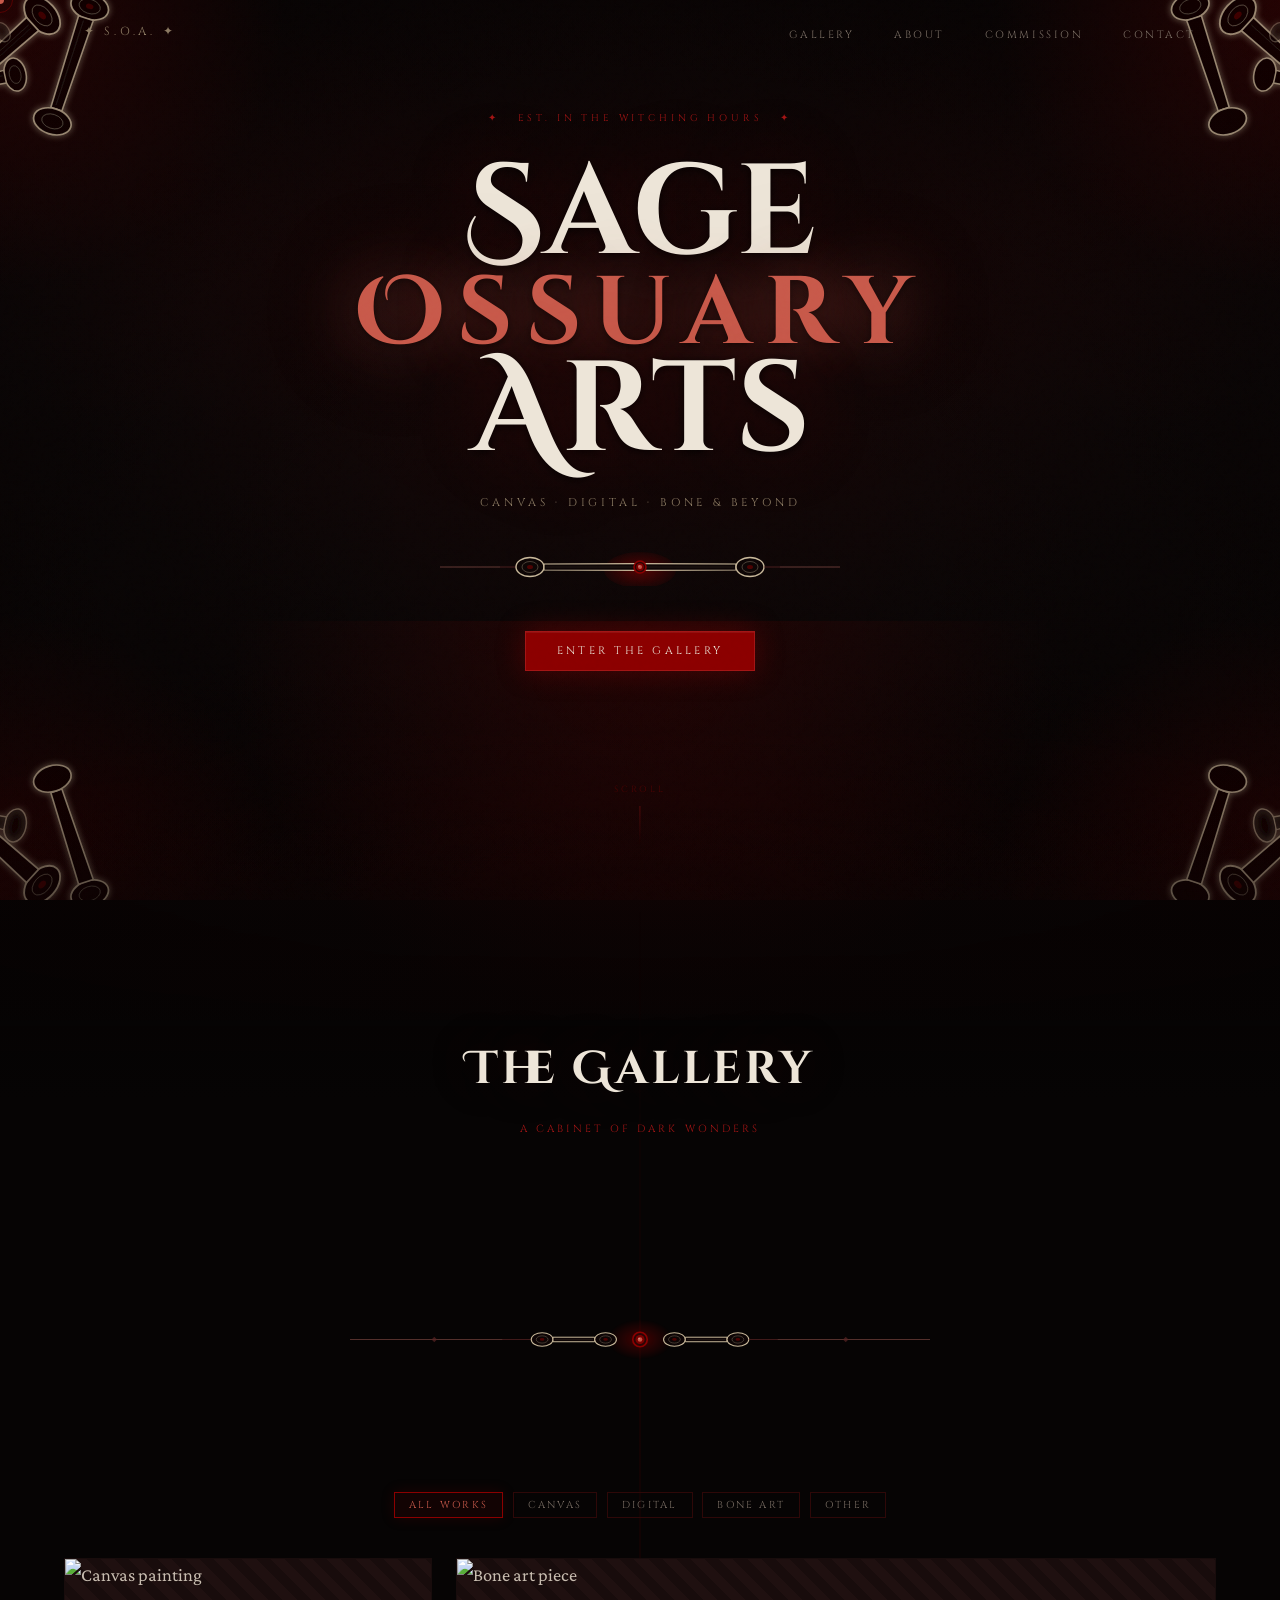
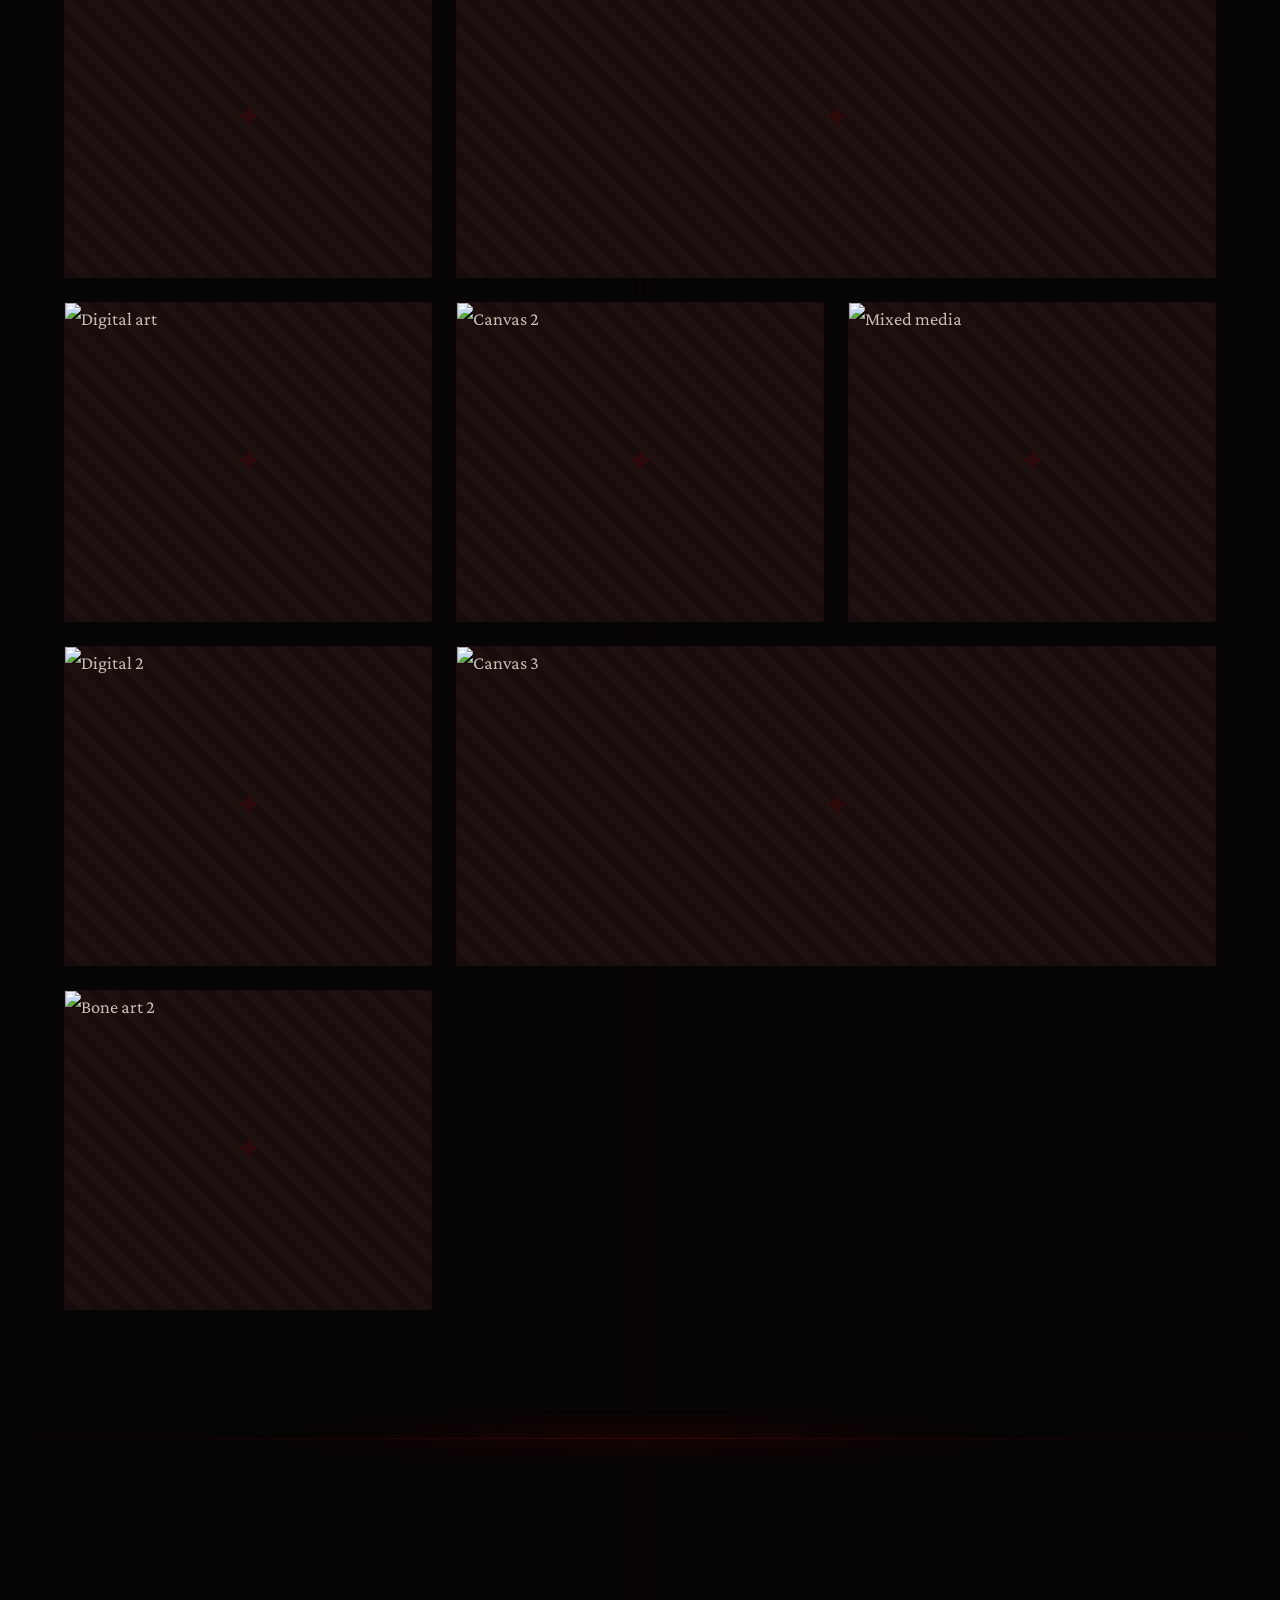
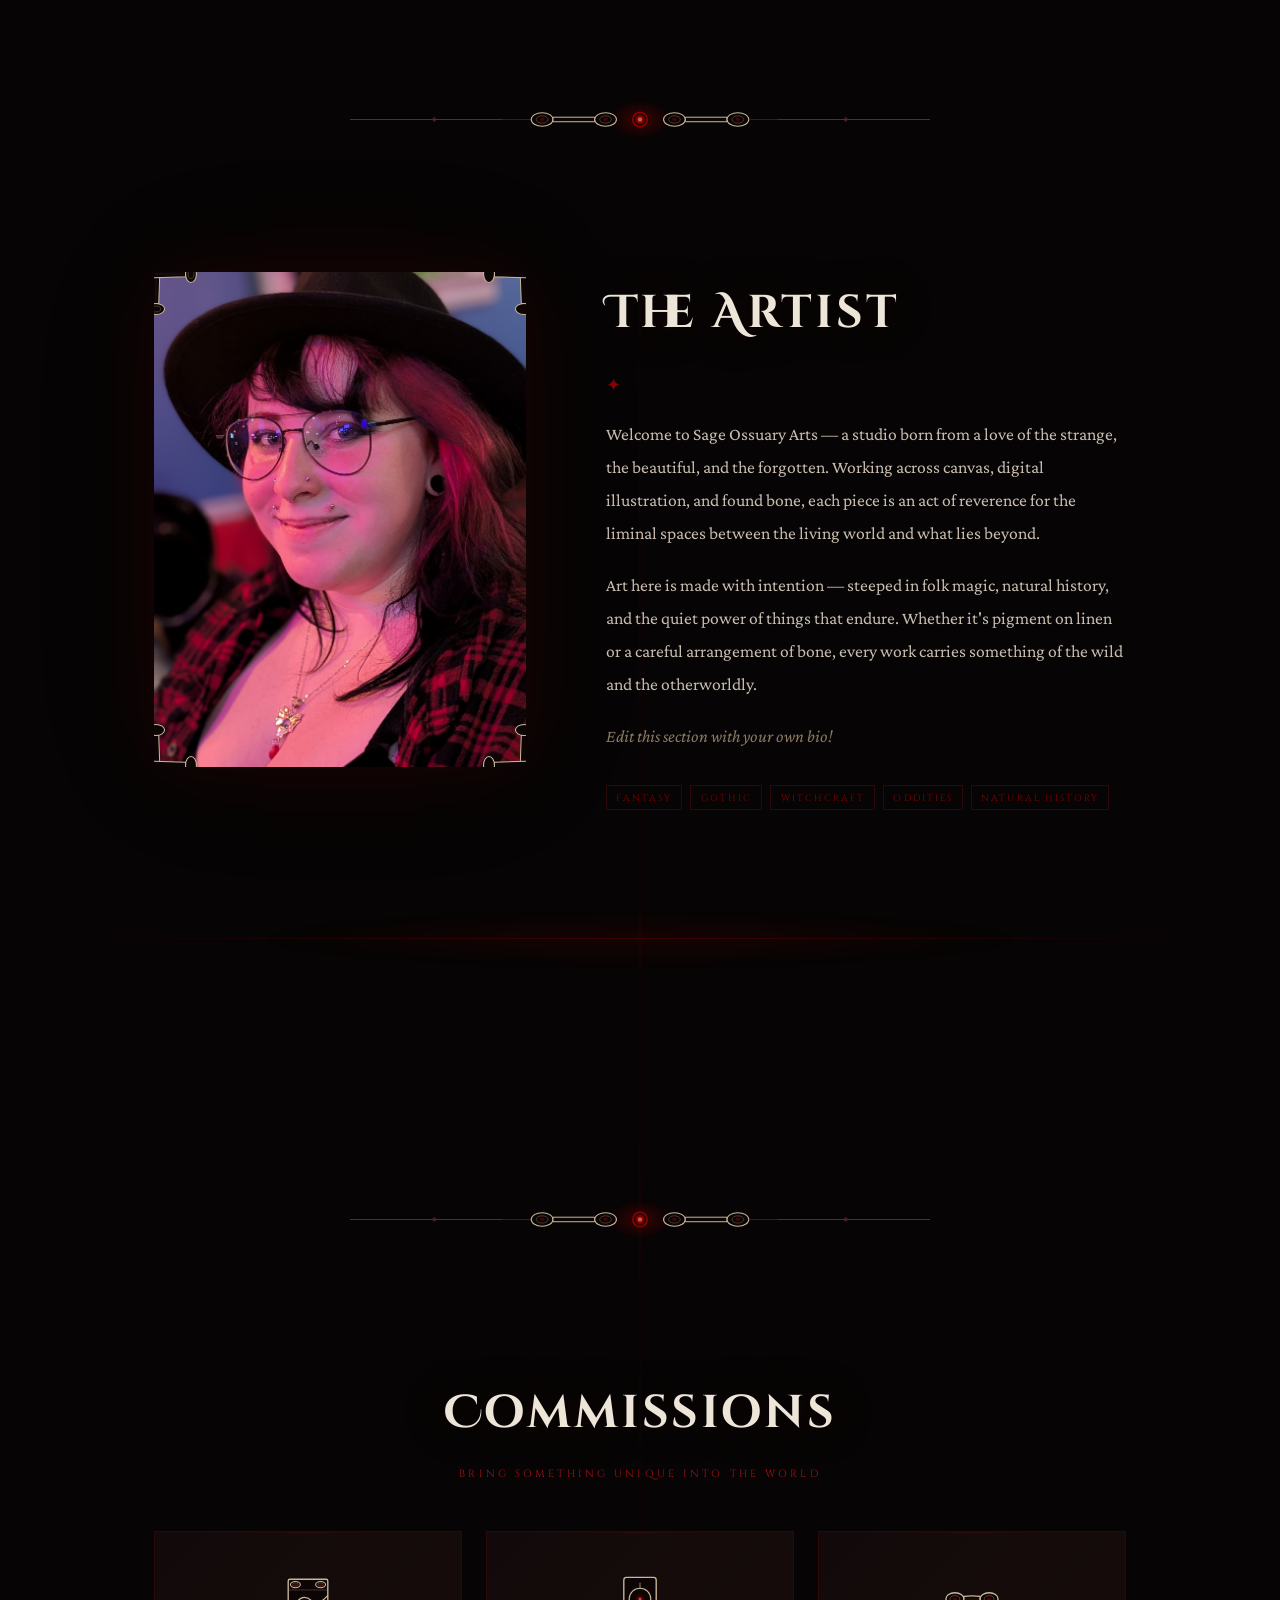
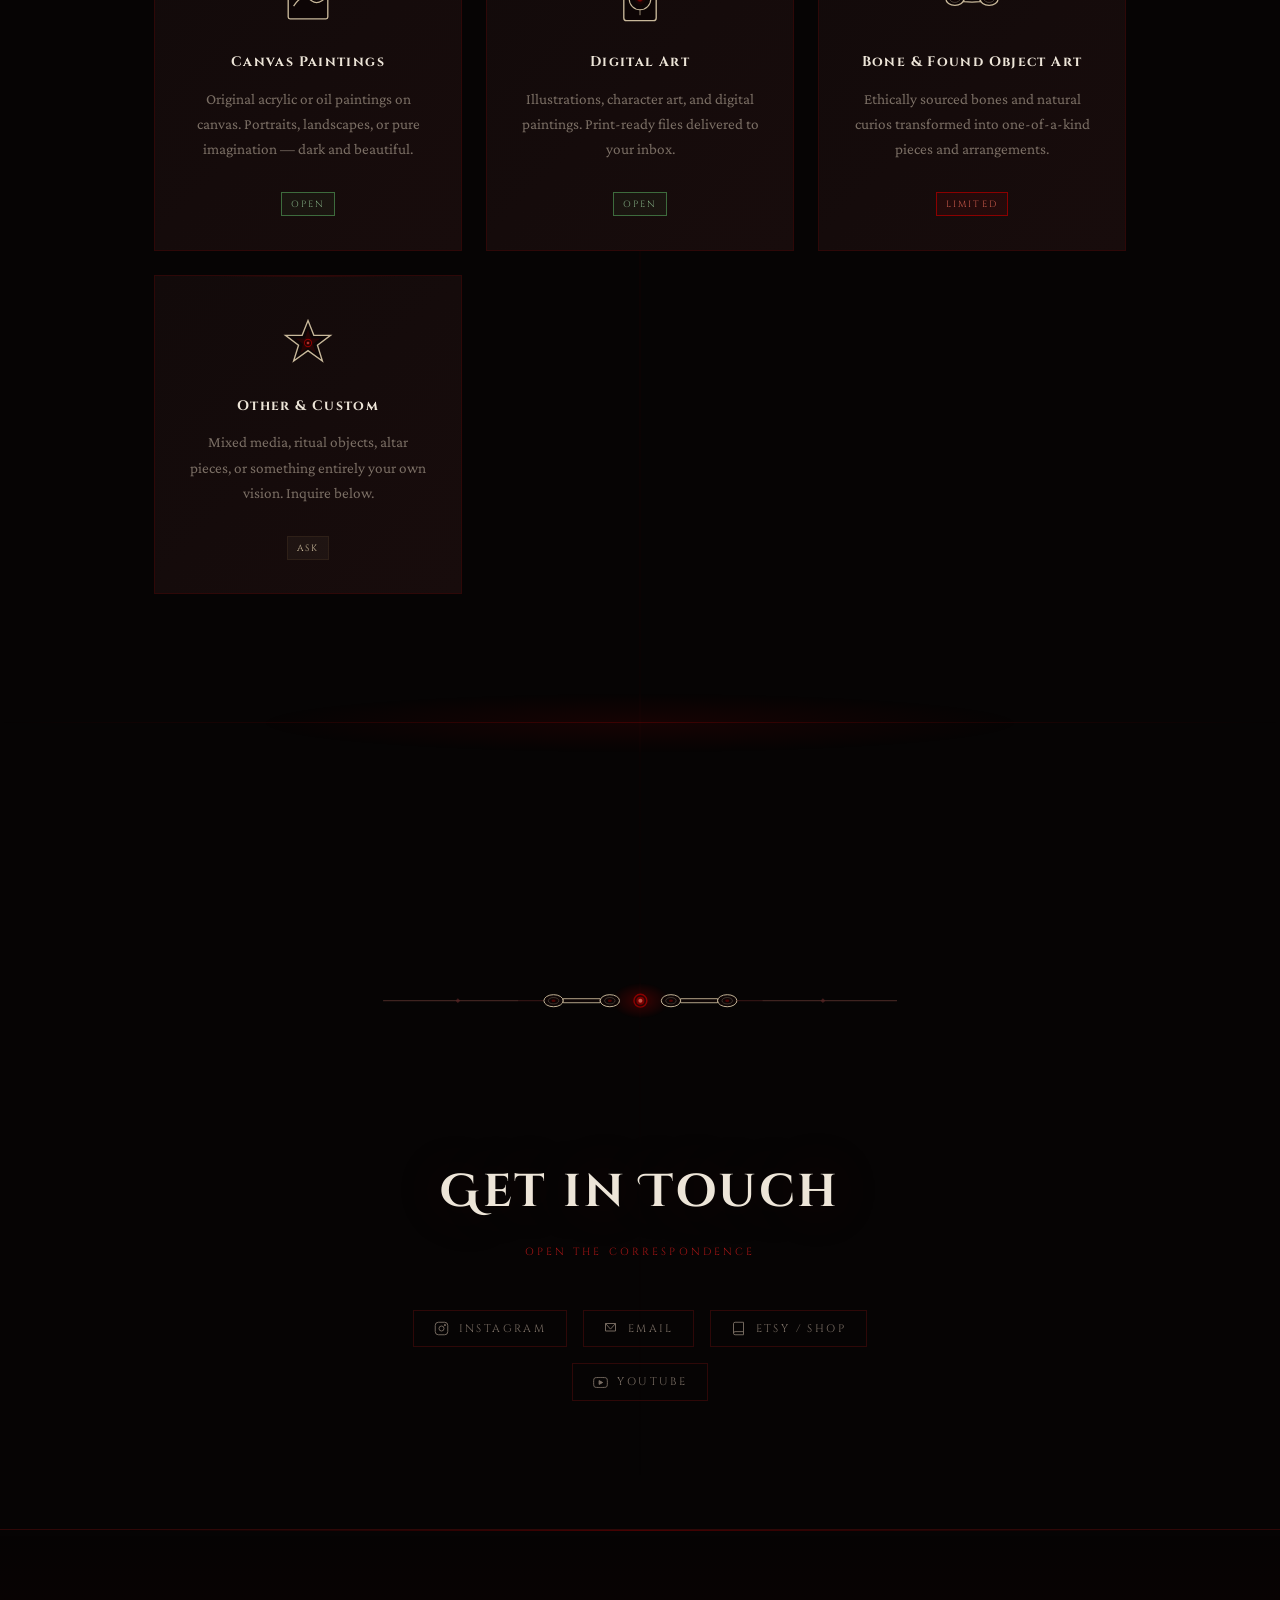
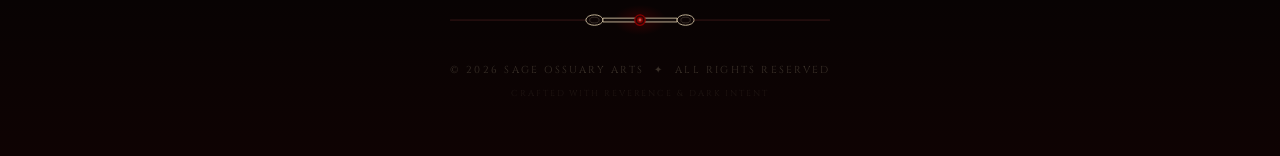
==== commit 36f0e58c: "Update index.html changed artist portrait image source path" ====
--- a/index.html
+++ b/index.html
@@ -390,7 +390,7 @@
     <div class="about-inner">
       <div class="about-image-wrap">
         <div class="about-image-frame">
-          <img src="images/artist-portrait.jpg" alt="Portrait of the artist" onerror="this.parentElement.classList.add('img-placeholder')" />
+          <img src="PXL_20260304_055436448.PORTRAIT.jpg" alt="Portrait of the artist" onerror="this.parentElement.classList.add('img-placeholder')" />
           <!-- Portrait frame corner bones — larger, more ornate -->
           <svg class="frame-ornament tl" viewBox="0 0 72 72" xmlns="http://www.w3.org/2000/svg">
             <defs><radialGradient id="fob1" cx="0%" cy="0%" r="100%"><stop offset="0%" stop-color="#8b0000" stop-opacity="0.35"/><stop offset="100%" stop-color="#8b0000" stop-opacity="0"/></radialGradient></defs>
--- a/style.css
+++ b/style.css
@@ -1,47 +1,45 @@
 /* ═══════════════════════════════════════════
-   SAGE OSSUARY ARTS — Stylesheet v2
-   Red · Black · Bone · Gothic
+   SAGE OSSUARY ARTS — Stylesheet v3
+   Red · Black · Bone · Gothic · Flowing
 ════════════════════════════════════════════ */
 
 :root {
-  /* Core blacks — deep, near-absolute */
-  --black:       #060404;
-  --deep:        #0d0808;
-  --surface:     #120a0a;
-  --surface-2:   #180c0c;
-  --surface-3:   #1f1010;
-
-  /* Blood reds */
-  --red:         #8b0000;
-  --red-mid:     #a31515;
-  --red-bright:  #c8594a;
-  --red-glow:    #6b0000;
-  --red-faint:   #2e0808;
-
-  /* Aged bone ivory */
-  --bone:        #c8b89a;
-  --bone-dim:    #8b7a62;
-  --bone-faint:  #2e2018;
-
-  /* Text */
-  --text:        #c8bdb0;
-  --text-dim:    #7a6e64;
-  --text-faint:  #3a3028;
-  --white:       #ede5d8;
+  --black:        #060404;
+  --deep:         #0d0808;
+  --surface:      #120a0a;
+  --surface-2:    #180c0c;
+  --surface-3:    #1f1010;
+
+  --red:          #8b0000;
+  --red-mid:      #a31515;
+  --red-bright:   #c8594a;
+  --red-glow:     #6b0000;
+  --red-faint:    #2e0808;
+  --red-ultra:    #1a0404;
+
+  --bone:         #c8b89a;
+  --bone-dim:     #8b7a62;
+  --bone-faint:   #2e2018;
+
+  --text:         #c8bdb0;
+  --text-dim:     #7a6e64;
+  --text-faint:   #3a3028;
+  --white:        #ede5d8;
 
   --font-display: 'Cinzel Decorative', serif;
   --font-heading: 'Cinzel', serif;
   --font-body:    'Crimson Pro', Georgia, serif;
 
-  --nav-h: 64px;
-  --section-pad: clamp(60px, 10vw, 120px);
-  --gutter: clamp(20px, 5vw, 80px);
+  --nav-h:        64px;
+  --section-pad:  clamp(70px, 10vw, 130px);
+  --gutter:       clamp(20px, 5vw, 80px);
   --ease-out-expo: cubic-bezier(0.16, 1, 0.3, 1);
 }
 
 /* ─── Reset ─── */
 *, *::before, *::after { box-sizing: border-box; margin: 0; padding: 0; }
 html { scroll-behavior: smooth; font-size: 16px; }
+
 body {
   background: var(--black);
   color: var(--text);
@@ -55,6 +53,36 @@
 img { display: block; width: 100%; height: 100%; object-fit: cover; }
 button { cursor: none; font-family: inherit; }
 
+/* ─── Persistent full-page atmosphere layer ───
+   This is the secret to making everything flow — one continuous
+   background that runs behind every section, so the page feels
+   like one living canvas rather than stacked boxes.
+*/
+body::after {
+  content: '';
+  position: fixed;
+  inset: 0;
+  pointer-events: none;
+  z-index: 0;
+  background:
+    /* top-left ember */
+    radial-gradient(ellipse 55% 40% at 0%   8%,   rgba(100,0,0,0.10) 0%, transparent 70%),
+    /* top-right ember */
+    radial-gradient(ellipse 45% 35% at 100% 5%,   rgba(80,0,0,0.08)  0%, transparent 65%),
+    /* center-left pulse */
+    radial-gradient(ellipse 35% 55% at 8%   50%,  rgba(90,0,0,0.06)  0%, transparent 70%),
+    /* center-right pulse */
+    radial-gradient(ellipse 35% 50% at 92%  45%,  rgba(75,0,0,0.05)  0%, transparent 70%),
+    /* deep bottom bleed */
+    radial-gradient(ellipse 80% 30% at 50%  100%, rgba(120,0,0,0.14) 0%, transparent 60%);
+  animation: atmospherePulse 12s ease-in-out infinite alternate;
+}
+@keyframes atmospherePulse {
+  0%   { opacity: 0.8; }
+  50%  { opacity: 1.0; }
+  100% { opacity: 0.85; }
+}
+
 /* ─── Grain noise overlay ─── */
 body::before {
   content: '';
@@ -63,15 +91,15 @@
   background-image: url("data:image/svg+xml,%3Csvg viewBox='0 0 200 200' xmlns='http://www.w3.org/2000/svg'%3E%3Cfilter id='n'%3E%3CfeTurbulence type='fractalNoise' baseFrequency='0.85' numOctaves='4' stitchTiles='stitch'/%3E%3C/filter%3E%3Crect width='100%25' height='100%25' filter='url(%23n)' opacity='1'/%3E%3C/svg%3E");
   opacity: 0.028;
   pointer-events: none;
-  z-index: 1000;
+  z-index: 1001;
   mix-blend-mode: overlay;
 }
 
 /* ─── Scrollbar ─── */
-::-webkit-scrollbar { width: 5px; }
+::-webkit-scrollbar { width: 4px; }
 ::-webkit-scrollbar-track { background: var(--black); }
-::-webkit-scrollbar-thumb { background: var(--red-glow); }
-::-webkit-scrollbar-thumb:hover { background: var(--red); }
+::-webkit-scrollbar-thumb { background: var(--red-glow); border-radius: 2px; }
+::-webkit-scrollbar-thumb:hover { background: var(--red-mid); }
 
 /* ═══════════ CURSOR ═══════════ */
 .cursor {
@@ -82,7 +110,7 @@
   pointer-events: none;
   z-index: 9999;
   transform: translate(-50%, -50%);
-  transition: width .2s, height .2s, background .2s;
+  transition: width .18s, height .18s, background .18s;
 }
 .cursor-trail {
   position: fixed;
@@ -92,81 +120,58 @@
   pointer-events: none;
   z-index: 9998;
   transform: translate(-50%, -50%);
-  transition: transform .12s var(--ease-out-expo), width .2s, height .2s;
-  opacity: 0.55;
-}
-body:has(a:hover, button:hover) .cursor { width: 14px; height: 14px; background: var(--red-bright); }
-body:has(a:hover, button:hover) .cursor-trail { width: 40px; height: 40px; border-color: var(--red-mid); opacity: 0.7; }
+  opacity: 0.5;
+}
+body:has(a:hover, button:hover) .cursor { width: 14px; height: 14px; }
+body:has(a:hover, button:hover) .cursor-trail { width: 40px; height: 40px; border-color: var(--red-mid); opacity: 0.65; }
 
 /* ═══════════ PARTICLES ═══════════ */
-.particles {
-  position: fixed; inset: 0;
-  pointer-events: none;
-  z-index: 1;
-  overflow: hidden;
-}
+.particles { position: fixed; inset: 0; pointer-events: none; z-index: 1; overflow: hidden; }
 .particle {
-  position: absolute;
-  width: 2px; height: 2px;
-  border-radius: 50%;
-  opacity: 0;
+  position: absolute; width: 2px; height: 2px;
+  border-radius: 50%; opacity: 0;
   animation: drift linear infinite;
 }
 @keyframes drift {
   0%   { opacity: 0; transform: translateY(0) rotate(0deg); }
-  10%  { opacity: 0.35; }
-  90%  { opacity: 0.1; }
+  10%  { opacity: 0.3; }
+  90%  { opacity: 0.08; }
   100% { opacity: 0; transform: translateY(-100vh) rotate(360deg); }
 }
 
 /* ═══════════ NAV ═══════════ */
 .nav {
-  position: fixed;
-  top: 0; left: 0; right: 0;
-  z-index: 500;
-  height: var(--nav-h);
-  background: linear-gradient(to bottom, rgba(6,4,4,0.97) 0%, rgba(6,4,4,0) 100%);
-  transition: background .4s, backdrop-filter .4s;
+  position: fixed; top: 0; left: 0; right: 0;
+  z-index: 500; height: var(--nav-h);
+  /* transparent by default — the body atmosphere layer shows through */
+  background: transparent;
+  transition: background .5s, backdrop-filter .5s, border-color .5s;
 }
 .nav.scrolled {
-  background: rgba(6,4,4,0.94);
-  backdrop-filter: blur(14px);
+  background: rgba(6,3,3,0.88);
+  backdrop-filter: blur(16px) saturate(1.2);
   border-bottom: 1px solid var(--red-faint);
 }
 .nav-inner {
-  max-width: 1200px;
-  margin: 0 auto;
-  height: 100%;
+  max-width: 1240px; margin: 0 auto; height: 100%;
   padding: 0 var(--gutter);
-  display: flex;
-  align-items: center;
-  justify-content: space-between;
+  display: flex; align-items: center; justify-content: space-between;
 }
 .nav-logo {
-  font-family: var(--font-heading);
-  font-size: 0.75rem;
-  letter-spacing: 0.3em;
-  color: var(--bone-dim);
-  transition: color .2s;
+  font-family: var(--font-heading); font-size: 0.73rem;
+  letter-spacing: 0.32em; color: var(--bone-dim); transition: color .25s;
 }
 .nav-logo:hover { color: var(--bone); }
 .nav-links { list-style: none; display: flex; gap: 2.5rem; }
 .nav-links a {
-  font-family: var(--font-heading);
-  font-size: 0.68rem;
-  letter-spacing: 0.22em;
-  text-transform: uppercase;
-  color: var(--text-dim);
-  transition: color .2s;
-  position: relative;
+  font-family: var(--font-heading); font-size: 0.66rem;
+  letter-spacing: 0.24em; text-transform: uppercase;
+  color: var(--text-dim); transition: color .2s; position: relative;
 }
 .nav-links a::after {
-  content: '';
-  position: absolute;
-  bottom: -3px; left: 0; right: 100%;
-  height: 1px;
-  background: var(--red-mid);
-  transition: right .3s var(--ease-out-expo);
+  content: ''; position: absolute; bottom: -3px; left: 0; right: 100%;
+  height: 1px; background: var(--red-mid);
+  transition: right .35s var(--ease-out-expo);
 }
 .nav-links a:hover { color: var(--red-bright); }
 .nav-links a:hover::after { right: 0; }
@@ -175,209 +180,271 @@
   display: none; flex-direction: column; gap: 5px;
   background: none; border: none; padding: 4px;
 }
-.nav-burger span {
-  display: block; width: 24px; height: 1px;
-  background: var(--bone-dim);
-  transition: transform .3s, opacity .3s;
-}
+.nav-burger span { display: block; width: 24px; height: 1px; background: var(--bone-dim); transition: transform .3s, opacity .3s; }
 .nav-mobile {
   display: none; flex-direction: column; align-items: center; gap: 1.5rem;
-  padding: 2rem;
-  background: rgba(6,4,4,0.97);
-  border-bottom: 1px solid var(--red-faint);
+  padding: 2rem; background: rgba(6,3,3,0.97); border-bottom: 1px solid var(--red-faint);
 }
 .nav-mobile-link {
-  font-family: var(--font-heading);
-  font-size: 0.75rem; letter-spacing: 0.2em; text-transform: uppercase;
+  font-family: var(--font-heading); font-size: 0.75rem;
+  letter-spacing: 0.22em; text-transform: uppercase;
   color: var(--text-dim); transition: color .2s;
 }
 .nav-mobile-link:hover { color: var(--red-bright); }
 .nav.mobile-open .nav-mobile { display: flex; }
 
-/* ═══════════ HERO ═══════════ */
+/* ═══════════════════════════════════════════
+   HERO
+   — no hard bottom edge. Instead it uses a
+   multi-stop gradient that dissolves into the
+   page background so the first scroll is smooth.
+════════════════════════════════════════════ */
 .hero {
   position: relative;
+  /* Extra bottom padding creates room for the fade-out zone */
   min-height: 100svh;
+  padding-bottom: 18vh;
   display: flex; align-items: center; justify-content: center;
-  overflow: hidden;
-}
+  overflow: visible; /* let the fade bleed downward */
+  z-index: 2;
+}
+
+/* The hero's own background — ends in a transparent fade downward */
 .hero-bg {
-  position: absolute; inset: 0;
+  position: absolute;
+  /* Extend slightly below the hero so the gradient has room */
+  top: 0; left: 0; right: 0;
+  bottom: -120px;
+  z-index: 0;
   background:
-    radial-gradient(ellipse 70% 55% at 50% 100%, rgba(100,0,0,0.18) 0%, transparent 65%),
-    radial-gradient(ellipse 40% 35% at 15% 25%,  rgba(80,0,0,0.08)  0%, transparent 55%),
-    radial-gradient(ellipse 40% 35% at 85% 25%,  rgba(80,0,0,0.08)  0%, transparent 55%),
-    linear-gradient(180deg, var(--black) 0%, #0a0505 50%, var(--black) 100%);
-}
+    radial-gradient(ellipse 80% 60% at 50% 30%,  rgba(60,0,0,0.22)  0%, transparent 60%),
+    radial-gradient(ellipse 50% 40% at 15% 20%,   rgba(80,0,0,0.10)  0%, transparent 55%),
+    radial-gradient(ellipse 50% 40% at 85% 20%,   rgba(80,0,0,0.10)  0%, transparent 55%),
+    linear-gradient(to bottom,
+      #0a0505 0%,
+      #0d0707 30%,
+      #0a0505 65%,
+      transparent 100%   /* ← dissolves into body */
+    );
+}
+
+/* Atmospheric bleed that sits BELOW the hero and creates the fade */
+.hero-fade {
+  position: absolute;
+  bottom: -200px; left: 0; right: 0;
+  height: 300px;
+  background: linear-gradient(to bottom,
+    rgba(8,3,3,0.0) 0%,
+    rgba(6,4,4,1.0) 100%
+  );
+  pointer-events: none;
+  z-index: 3;
+}
+
 .hero-blood-glow {
-  position: absolute;
-  bottom: 0; left: 50%; transform: translateX(-50%);
-  width: 60%; height: 30%;
-  background: radial-gradient(ellipse at bottom, rgba(139,0,0,0.14) 0%, transparent 70%);
-  pointer-events: none;
+  position: absolute; bottom: -60px; left: 50%; transform: translateX(-50%);
+  width: 70%; height: 45%;
+  background: radial-gradient(ellipse at center top, rgba(139,0,0,0.18) 0%, transparent 65%);
+  pointer-events: none; z-index: 1;
 }
 .hero-vignette {
-  position: absolute; inset: 0;
-  background: radial-gradient(ellipse 75% 75% at 50% 50%, transparent 25%, rgba(3,2,2,0.75) 100%);
+  position: absolute; inset: 0; z-index: 1;
+  background: radial-gradient(ellipse 80% 80% at 50% 50%, transparent 20%, rgba(3,1,1,0.7) 100%);
 }
 .hero-fog {
-  position: absolute;
-  width: 200%; height: 60%;
-  background: radial-gradient(ellipse 60% 80% at 50% 100%, rgba(100,0,0,0.04) 0%, transparent 70%);
+  position: absolute; width: 200%; height: 70%;
+  background: radial-gradient(ellipse 60% 80% at 50% 100%, rgba(100,0,0,0.05) 0%, transparent 70%);
   bottom: 0; left: -50%;
-  animation: fogDrift 22s ease-in-out infinite alternate;
-}
-.hero-fog.fog-2 { animation-duration: 30s; animation-direction: alternate-reverse; opacity: 0.6; }
+  animation: fogDrift 22s ease-in-out infinite alternate; z-index: 1;
+}
+.hero-fog.fog-2 { animation-duration: 30s; animation-direction: alternate-reverse; opacity: 0.5; }
 @keyframes fogDrift {
   from { transform: translateX(-3%) scaleY(1); }
-  to   { transform: translateX(3%) scaleY(1.12); }
+  to   { transform: translateX(3%) scaleY(1.1); }
 }
 
 .hero-bone-frame {
-  position: absolute; inset: 0;
-  width: 100%; height: 100%;
-  pointer-events: none;
+  position: absolute; inset: 0; width: 100%; height: 100%;
+  pointer-events: none; z-index: 2;
 }
 
 .hero-content {
-  position: relative; z-index: 2;
+  position: relative; z-index: 4;
   text-align: center;
-  padding: calc(var(--nav-h) + 40px) var(--gutter) 80px;
+  padding: calc(var(--nav-h) + 30px) var(--gutter) 40px;
   max-width: 820px;
-  animation: heroReveal 1.4s var(--ease-out-expo) both;
+  animation: heroReveal 1.5s var(--ease-out-expo) both;
 }
 @keyframes heroReveal {
-  from { opacity: 0; transform: translateY(28px); }
+  from { opacity: 0; transform: translateY(30px); }
   to   { opacity: 1; transform: translateY(0); }
 }
 
 .hero-eyebrow {
   font-family: var(--font-heading);
-  font-size: 0.62rem; letter-spacing: 0.38em; text-transform: uppercase;
-  color: var(--red);
-  margin-bottom: 2rem;
-  animation: heroReveal 1.4s 0.1s var(--ease-out-expo) both;
-}
+  font-size: 0.6rem; letter-spacing: 0.4em; text-transform: uppercase;
+  color: var(--red-mid); margin-bottom: 2rem;
+  animation: heroReveal 1.5s 0.1s var(--ease-out-expo) both;
+}
+
 .hero-title {
   display: flex; flex-direction: column;
-  line-height: 0.88;
-  margin-bottom: 1.6rem;
+  line-height: 0.88; margin-bottom: 1.5rem;
 }
 .hero-title-line {
   font-family: var(--font-display);
-  font-size: clamp(3.5rem, 10vw, 8rem);
+  font-size: clamp(3.4rem, 10vw, 8rem);
   color: var(--white);
-  text-shadow:
-    0 0 80px rgba(139,0,0,0.2),
-    0 0 20px rgba(139,0,0,0.1),
-    0 2px 6px rgba(0,0,0,0.9);
-  animation: heroReveal 1.4s var(--ease-out-expo) both;
+  text-shadow: 0 0 80px rgba(139,0,0,0.22), 0 2px 8px rgba(0,0,0,0.9);
+  animation: heroReveal 1.5s var(--ease-out-expo) both;
 }
 .hero-title-line:nth-child(1) { animation-delay: 0.15s; }
-.hero-title-line:nth-child(2) { animation-delay: 0.25s; }
-.hero-title-line:nth-child(3) { animation-delay: 0.35s; }
+.hero-title-line:nth-child(2) { animation-delay: 0.28s; }
+.hero-title-line:nth-child(3) { animation-delay: 0.41s; }
 .hero-title-line.accent {
   color: var(--red-bright);
-  font-size: clamp(2.4rem, 7.5vw, 6.2rem);
+  font-size: clamp(2.3rem, 7.5vw, 6.2rem);
   letter-spacing: 0.14em;
   text-shadow:
-    0 0 60px rgba(139,0,0,0.5),
-    0 0 120px rgba(139,0,0,0.25),
+    0 0 60px rgba(200,89,74,0.55),
+    0 0 120px rgba(139,0,0,0.3),
     0 2px 6px rgba(0,0,0,0.9);
 }
+
 .hero-tagline {
   font-family: var(--font-heading);
-  font-size: 0.72rem; letter-spacing: 0.32em; text-transform: uppercase;
-  color: var(--bone-dim);
-  margin-bottom: 2.2rem;
-  animation: heroReveal 1.4s 0.4s var(--ease-out-expo) both;
-}
+  font-size: 0.7rem; letter-spacing: 0.34em; text-transform: uppercase;
+  color: var(--bone-dim); margin-bottom: 2.2rem;
+  animation: heroReveal 1.5s 0.5s var(--ease-out-expo) both;
+}
+
 .hero-divider {
-  width: min(400px, 85%);
-  margin: 0 auto 2.8rem;
-  animation: heroReveal 1.4s 0.5s var(--ease-out-expo) both;
+  width: min(400px, 85%); margin: 0 auto 2.8rem;
+  animation: heroReveal 1.5s 0.58s var(--ease-out-expo) both;
 }
 .hero-divider svg { width: 100%; display: block; }
 
 .hero-cta {
   display: inline-block;
   font-family: var(--font-heading);
-  font-size: 0.7rem; letter-spacing: 0.28em; text-transform: uppercase;
-  color: var(--white);
-  background: var(--red);
+  font-size: 0.68rem; letter-spacing: 0.3em; text-transform: uppercase;
+  color: var(--white); background: var(--red);
   padding: 0.9em 2.8em;
   border: 1px solid var(--red-mid);
   position: relative; overflow: hidden;
-  transition: color .3s, box-shadow .3s;
-  animation: heroReveal 1.4s 0.62s var(--ease-out-expo) both;
-  box-shadow: 0 0 24px rgba(139,0,0,0.35), inset 0 1px 0 rgba(255,255,255,0.06);
+  box-shadow: 0 0 28px rgba(139,0,0,0.4), inset 0 1px 0 rgba(255,255,255,0.06);
+  transition: box-shadow .3s;
+  animation: heroReveal 1.5s 0.68s var(--ease-out-expo) both;
 }
 .hero-cta::before {
+  content: ''; position: absolute; inset: 0;
+  background: var(--red-mid);
+  transform: scaleX(0); transform-origin: left;
+  transition: transform .4s var(--ease-out-expo);
+  z-index: 0;
+}
+.hero-cta span { position: relative; z-index: 1; }
+.hero-cta:hover { box-shadow: 0 0 48px rgba(200,89,74,0.55), inset 0 1px 0 rgba(255,255,255,0.08); }
+.hero-cta:hover::before { transform: scaleX(1); }
+
+.hero-scroll-hint {
+  position: absolute; bottom: 6vh; left: 50%; transform: translateX(-50%);
+  display: flex; flex-direction: column; align-items: center; gap: 0.5rem;
+  z-index: 5; animation: fadeIn 2s 1.4s both;
+}
+.hero-scroll-hint span {
+  font-family: var(--font-heading); font-size: 0.56rem;
+  letter-spacing: 0.3em; text-transform: uppercase; color: var(--red);
+}
+.scroll-line {
+  width: 1px; height: 40px;
+  background: linear-gradient(to bottom, var(--red-mid), transparent);
+  animation: scrollPulse 2.2s ease-in-out infinite;
+}
+@keyframes scrollPulse {
+  0%, 100% { transform: scaleY(1); opacity: 0.4; }
+  50%       { transform: scaleY(1.3); opacity: 0.8; }
+}
+@keyframes fadeIn { from { opacity: 0; } to { opacity: 0.45; } }
+
+/* ═══════════════════════════════════════════
+   PAGE BODY — continuous red-threaded canvas
+   Each section sits on the shared atmosphere,
+   no more isolated boxes.
+════════════════════════════════════════════ */
+
+/* Wrapper that gives all post-hero content a faint shared red underlayer */
+.page-body {
+  position: relative;
+  z-index: 2;
+}
+
+/* Glowing red vein that runs vertically through the page */
+.page-body::before {
   content: '';
-  position: absolute; inset: 0;
-  background: var(--red-mid);
-  transform: scaleX(0);
-  transform-origin: left;
-  transition: transform .4s var(--ease-out-expo);
-}
-.hero-cta:hover { box-shadow: 0 0 40px rgba(200,89,74,0.5), inset 0 1px 0 rgba(255,255,255,0.08); }
-.hero-cta:hover::before { transform: scaleX(1); }
-.hero-cta, .hero-cta::before { z-index: 1; }
-
-.hero-scroll-hint {
-  position: absolute; bottom: 2.5rem; left: 50%; transform: translateX(-50%);
-  display: flex; flex-direction: column; align-items: center; gap: 0.5rem;
-  opacity: 0.35;
-  animation: fadeIn 2s 1.2s both;
-}
-.hero-scroll-hint span {
-  font-family: var(--font-heading);
-  font-size: 0.58rem; letter-spacing: 0.28em; text-transform: uppercase;
-  color: var(--red);
-}
-.scroll-line {
-  width: 1px; height: 38px;
-  background: linear-gradient(to bottom, var(--red), transparent);
-  animation: scrollPulse 2s ease-in-out infinite;
-}
-@keyframes scrollPulse {
-  0%, 100% { transform: scaleY(1); opacity: 0.35; }
-  50%       { transform: scaleY(1.25); opacity: 0.7; }
-}
-@keyframes fadeIn { from { opacity: 0; } to { opacity: 0.35; } }
-
-/* ═══════════ SECTIONS ═══════════ */
+  position: absolute;
+  top: 0; bottom: 0;
+  left: 50%; transform: translateX(-50%);
+  width: 1px;
+  background: linear-gradient(to bottom,
+    transparent 0%,
+    rgba(139,0,0,0.18) 10%,
+    rgba(139,0,0,0.08) 40%,
+    rgba(139,0,0,0.14) 65%,
+    rgba(139,0,0,0.06) 85%,
+    transparent 100%
+  );
+  pointer-events: none;
+}
+
 .section {
+  position: relative;
   padding: var(--section-pad) var(--gutter);
   max-width: 1200px;
   margin: 0 auto;
+  /* Each section slightly lighter surface so they float on the dark atmosphere */
+}
+
+/* Red glow node that sits between each section — makes them bleed together */
+.section-glow {
+  width: 100%;
+  height: 1px;
+  background: linear-gradient(to right, transparent, rgba(139,0,0,0.35), transparent);
+  margin: 0 auto;
   position: relative;
 }
-.section-header { text-align: center; margin-bottom: 3.5rem; }
+.section-glow::before {
+  content: '';
+  position: absolute;
+  left: 50%; top: 50%; transform: translate(-50%, -50%);
+  width: 60%; height: 60px;
+  background: radial-gradient(ellipse at center, rgba(139,0,0,0.12) 0%, transparent 70%);
+}
+
+.section-header { text-align: center; margin-bottom: 3rem; }
 .section-title {
   font-family: var(--font-display);
   font-size: clamp(1.8rem, 4vw, 2.9rem);
   color: var(--white);
   letter-spacing: 0.06em;
-  margin-bottom: 0.4rem;
-  text-shadow: 0 0 40px rgba(139,0,0,0.2);
+  text-shadow: 0 0 50px rgba(139,0,0,0.25);
 }
 .section-title.left { text-align: left; }
 .section-sub {
   font-family: var(--font-heading);
-  font-size: 0.67rem; letter-spacing: 0.28em; text-transform: uppercase;
-  color: var(--red);
-  margin-top: 0.6rem;
-}
-
-/* ═══════════ BONE DIVIDER ═══════════ */
+  font-size: 0.65rem; letter-spacing: 0.3em; text-transform: uppercase;
+  color: var(--red-mid); margin-top: 0.6rem;
+}
+
+/* ─── Bone divider — slimmed down, sits inline with flow ─── */
 .bone-divider {
-  width: min(640px, 92%);
-  margin: 0 auto var(--section-pad);
+  width: min(580px, 90%);
+  margin: 0 auto;
+  padding: var(--section-pad) 0;
   display: block;
 }
 .bone-divider svg { width: 100%; display: block; }
-.bone-divider.small { width: min(400px, 70%); margin-bottom: 2rem; }
+.bone-divider.small { width: min(380px, 70%); padding: 1.5rem 0; }
 
 /* ═══════════ GALLERY ═══════════ */
 .gallery-section { max-width: 1300px; }
@@ -388,25 +455,22 @@
 }
 .filter-btn {
   font-family: var(--font-heading);
-  font-size: 0.65rem; letter-spacing: 0.22em; text-transform: uppercase;
-  color: var(--text-dim);
-  background: transparent;
+  font-size: 0.63rem; letter-spacing: 0.22em; text-transform: uppercase;
+  color: var(--text-dim); background: transparent;
   border: 1px solid var(--red-faint);
   padding: 0.5em 1.4em;
   transition: color .2s, border-color .2s, background .2s, box-shadow .2s;
 }
 .filter-btn:hover, .filter-btn.active {
-  color: var(--red-bright);
-  border-color: var(--red);
-  background: rgba(139,0,0,0.08);
-  box-shadow: 0 0 12px rgba(139,0,0,0.15);
+  color: var(--red-bright); border-color: var(--red);
+  background: rgba(139,0,0,0.09);
+  box-shadow: 0 0 14px rgba(139,0,0,0.18);
 }
 
 .gallery-grid {
   display: grid;
   grid-template-columns: repeat(auto-fill, minmax(280px, 1fr));
-  gap: 1.5rem;
-  grid-auto-rows: 320px;
+  gap: 1.5rem; grid-auto-rows: 320px;
 }
 .gallery-card.featured { grid-column: span 2; }
 .gallery-card {
@@ -418,33 +482,29 @@
 .gallery-card:hover {
   transform: translateY(-5px);
   border-color: var(--red-faint);
-  box-shadow: 0 8px 32px rgba(100,0,0,0.2), 0 0 0 1px rgba(139,0,0,0.1);
+  box-shadow: 0 8px 36px rgba(100,0,0,0.22), 0 0 0 1px rgba(139,0,0,0.1);
 }
 .gallery-card-img-wrap { position: absolute; inset: 0; }
 .gallery-card-img-wrap img { transition: transform .7s var(--ease-out-expo); }
 .gallery-card:hover img { transform: scale(1.06); }
-
 .gallery-card-img-wrap.img-placeholder {
   display: flex; align-items: center; justify-content: center;
-  background:
-    repeating-linear-gradient(45deg, var(--surface-2), var(--surface-2) 10px, var(--surface-3) 10px, var(--surface-3) 20px);
+  background: repeating-linear-gradient(45deg, var(--surface-2), var(--surface-2) 10px, var(--surface-3) 10px, var(--surface-3) 20px);
 }
 .gallery-card-img-wrap.img-placeholder::after {
   content: '✦'; font-size: 2rem; color: var(--red-faint); position: absolute;
 }
-
 .gallery-card-overlay {
   position: absolute; inset: 0;
-  background: linear-gradient(to top, rgba(3,1,1,0.92) 0%, rgba(139,0,0,0.08) 40%, transparent 70%);
+  background: linear-gradient(to top, rgba(3,1,1,0.93) 0%, rgba(139,0,0,0.1) 45%, transparent 72%);
   display: flex; flex-direction: column; justify-content: flex-end;
   padding: 1.25rem 1.4rem;
-  opacity: 0;
-  transition: opacity .3s;
+  opacity: 0; transition: opacity .3s;
 }
 .gallery-card:hover .gallery-card-overlay { opacity: 1; }
 .gallery-card-type {
   font-family: var(--font-heading);
-  font-size: 0.58rem; letter-spacing: 0.28em; text-transform: uppercase;
+  font-size: 0.56rem; letter-spacing: 0.3em; text-transform: uppercase;
   color: var(--red-mid); margin-bottom: 0.3rem;
 }
 .gallery-card-title {
@@ -462,7 +522,7 @@
 .about-image-frame {
   position: relative; aspect-ratio: 3/4; overflow: hidden;
   background: var(--surface-2);
-  box-shadow: 0 0 60px rgba(100,0,0,0.15);
+  box-shadow: 0 0 70px rgba(100,0,0,0.18), 0 0 140px rgba(100,0,0,0.08);
 }
 .about-image-frame img { position: absolute; inset: 0; }
 .about-image-frame.img-placeholder::after {
@@ -473,31 +533,23 @@
   letter-spacing: 0.2em; color: var(--text-faint);
   background: repeating-linear-gradient(45deg, var(--surface-2), var(--surface-2) 10px, var(--surface-3) 10px, var(--surface-3) 20px);
 }
-.frame-ornament {
-  position: absolute; width: 56px; height: 56px;
-}
+.frame-ornament { position: absolute; width: 56px; height: 56px; }
 .frame-ornament.tl { top: -12px; left: -12px; }
 .frame-ornament.tr { top: -12px; right: -12px; }
 .frame-ornament.bl { bottom: -12px; left: -12px; }
 .frame-ornament.br { bottom: -12px; right: -12px; }
 
 .about-rune { font-size: 1.1rem; color: var(--red); margin: 1rem 0; }
-.about-body {
-  font-size: 1.1rem; color: var(--text); line-height: 1.88; margin-bottom: 1.2rem;
-}
+.about-body { font-size: 1.1rem; color: var(--text); line-height: 1.88; margin-bottom: 1.2rem; }
 .about-body em { color: var(--bone-dim); font-style: italic; }
-.about-tags {
-  display: flex; flex-wrap: wrap; gap: 0.5rem; margin-top: 2rem;
-}
+.about-tags { display: flex; flex-wrap: wrap; gap: 0.5rem; margin-top: 2rem; }
 .tag {
   font-family: var(--font-heading);
-  font-size: 0.6rem; letter-spacing: 0.22em; text-transform: uppercase;
-  color: var(--red);
-  border: 1px solid var(--red-faint);
-  padding: 0.35em 1em;
-  transition: border-color .2s, color .2s, background .2s;
-}
-.tag:hover { border-color: var(--red-mid); background: rgba(139,0,0,0.08); }
+  font-size: 0.58rem; letter-spacing: 0.22em; text-transform: uppercase;
+  color: var(--red); border: 1px solid var(--red-faint); padding: 0.35em 1em;
+  transition: border-color .2s, background .2s;
+}
+.tag:hover { border-color: var(--red-mid); background: rgba(139,0,0,0.09); }
 
 /* ═══════════ COMMISSION ═══════════ */
 .commission-section { max-width: 1100px; }
@@ -506,38 +558,37 @@
   gap: 1.5rem; margin-top: 1rem;
 }
 .commission-card {
-  background: var(--surface);
+  background: linear-gradient(135deg, var(--surface) 0%, var(--surface-2) 100%);
   border: 1px solid var(--red-faint);
   padding: 2.5rem 2rem 2rem;
   text-align: center; position: relative;
   transition: border-color .3s, transform .3s var(--ease-out-expo), box-shadow .3s;
 }
 .commission-card::before {
-  content: '';
-  position: absolute; top: 0; left: 0; right: 0; height: 2px;
+  content: ''; position: absolute; top: 0; left: 0; right: 0; height: 2px;
   background: linear-gradient(to right, transparent, var(--red), transparent);
   opacity: 0; transition: opacity .3s;
 }
+/* Permanent faint top line so cards read as a set even before hover */
+.commission-card::after {
+  content: ''; position: absolute; top: 0; left: 20%; right: 20%; height: 1px;
+  background: linear-gradient(to right, transparent, var(--red-faint), transparent);
+}
 .commission-card:hover {
-  border-color: var(--red);
-  transform: translateY(-4px);
-  box-shadow: 0 8px 36px rgba(100,0,0,0.18), 0 0 0 1px rgba(139,0,0,0.12);
+  border-color: var(--red); transform: translateY(-5px);
+  box-shadow: 0 10px 40px rgba(100,0,0,0.2), 0 0 0 1px rgba(139,0,0,0.14);
 }
 .commission-card:hover::before { opacity: 1; }
 .commission-icon { width: 54px; height: 54px; margin: 0 auto 1.5rem; }
 .commission-icon svg { width: 100%; height: 100%; }
 .commission-card h3 {
-  font-family: var(--font-heading); font-size: 0.88rem;
+  font-family: var(--font-heading); font-size: 0.86rem;
   letter-spacing: 0.1em; color: var(--white); margin-bottom: 0.7rem;
 }
-.commission-card p {
-  font-size: 0.95rem; color: var(--text-dim); line-height: 1.65; margin-bottom: 1.5rem;
-}
+.commission-card p { font-size: 0.95rem; color: var(--text-dim); line-height: 1.65; margin-bottom: 1.5rem; }
 .commission-status {
-  display: inline-block;
-  font-family: var(--font-heading); font-size: 0.58rem;
-  letter-spacing: 0.22em; text-transform: uppercase;
-  padding: 0.3em 1em;
+  display: inline-block; font-family: var(--font-heading);
+  font-size: 0.57rem; letter-spacing: 0.22em; text-transform: uppercase; padding: 0.3em 1em;
 }
 .commission-status.open    { color: #7fa87f; border: 1px solid #3d6b3d; background: rgba(63,107,63,0.1); }
 .commission-status.limited { color: var(--red-bright); border: 1px solid var(--red); background: rgba(139,0,0,0.12); }
@@ -546,46 +597,45 @@
 /* ═══════════ CONTACT ═══════════ */
 .contact-section { max-width: 700px; }
 .contact-inner { text-align: center; margin-top: 2rem; }
-.contact-links {
-  display: flex; flex-wrap: wrap; gap: 1rem; justify-content: center;
-}
+.contact-links { display: flex; flex-wrap: wrap; gap: 1rem; justify-content: center; }
 .contact-link {
   display: inline-flex; align-items: center; gap: 0.6rem;
-  font-family: var(--font-heading);
-  font-size: 0.7rem; letter-spacing: 0.22em; text-transform: uppercase;
-  color: var(--text-dim);
-  border: 1px solid var(--red-faint);
-  padding: 0.75em 1.8em;
+  font-family: var(--font-heading); font-size: 0.68rem;
+  letter-spacing: 0.22em; text-transform: uppercase;
+  color: var(--text-dim); border: 1px solid var(--red-faint); padding: 0.75em 1.8em;
   transition: color .2s, border-color .2s, background .2s, box-shadow .2s;
 }
 .contact-link svg { width: 15px; height: 15px; flex-shrink: 0; }
 .contact-link:hover {
-  color: var(--red-bright);
-  border-color: var(--red);
-  background: rgba(139,0,0,0.08);
-  box-shadow: 0 0 16px rgba(139,0,0,0.15);
+  color: var(--red-bright); border-color: var(--red);
+  background: rgba(139,0,0,0.09);
+  box-shadow: 0 0 18px rgba(139,0,0,0.18);
 }
 
 /* ═══════════ FOOTER ═══════════ */
 .footer {
-  text-align: center;
-  padding: 3rem var(--gutter);
-  border-top: 1px solid var(--red-faint);
-  margin-top: 2rem;
-  background: linear-gradient(to top, rgba(139,0,0,0.04) 0%, transparent 100%);
+  text-align: center; padding: 3rem var(--gutter);
+  border-top: 1px solid var(--red-faint); margin-top: 0;
+  /* bleed upward into the page */
+  background: linear-gradient(to top, rgba(139,0,0,0.07) 0%, transparent 100%);
+  position: relative; z-index: 2;
+}
+.footer::before {
+  content: '';
+  position: absolute; top: 0; left: 10%; right: 10%; height: 1px;
+  background: linear-gradient(to right, transparent, rgba(139,0,0,0.5), transparent);
 }
 .footer-text {
-  font-family: var(--font-heading); font-size: 0.65rem;
-  letter-spacing: 0.2em; text-transform: uppercase;
+  font-family: var(--font-heading); font-size: 0.63rem;
+  letter-spacing: 0.22em; text-transform: uppercase;
   color: var(--text-faint); margin-bottom: 0.4rem;
 }
-.footer-text.small { font-size: 0.56rem; opacity: 0.45; }
+.footer-text.small { font-size: 0.54rem; opacity: 0.4; }
 
 /* ═══════════ SCROLL REVEAL ═══════════ */
 .reveal {
-  opacity: 0;
-  transform: translateY(22px);
-  transition: opacity .85s var(--ease-out-expo), transform .85s var(--ease-out-expo);
+  opacity: 0; transform: translateY(20px);
+  transition: opacity .9s var(--ease-out-expo), transform .9s var(--ease-out-expo);
 }
 .reveal.visible { opacity: 1; transform: translateY(0); }
 
@@ -599,11 +649,10 @@
   .about-rune, .about-body, .about-tags { text-align: center; justify-content: center; }
   .gallery-card.featured { grid-column: span 1; }
 }
-
 @media (max-width: 600px) {
   :root { --gutter: 20px; }
   .gallery-grid { grid-template-columns: 1fr; grid-auto-rows: 260px; }
   .hero-title-line { font-size: clamp(3rem, 16vw, 5rem); }
-  .hero-title-line.accent { font-size: clamp(2.2rem, 12vw, 3.8rem); }
+  .hero-title-line.accent { font-size: clamp(2.1rem, 12vw, 3.8rem); }
   .commission-grid { grid-template-columns: 1fr; }
 }
